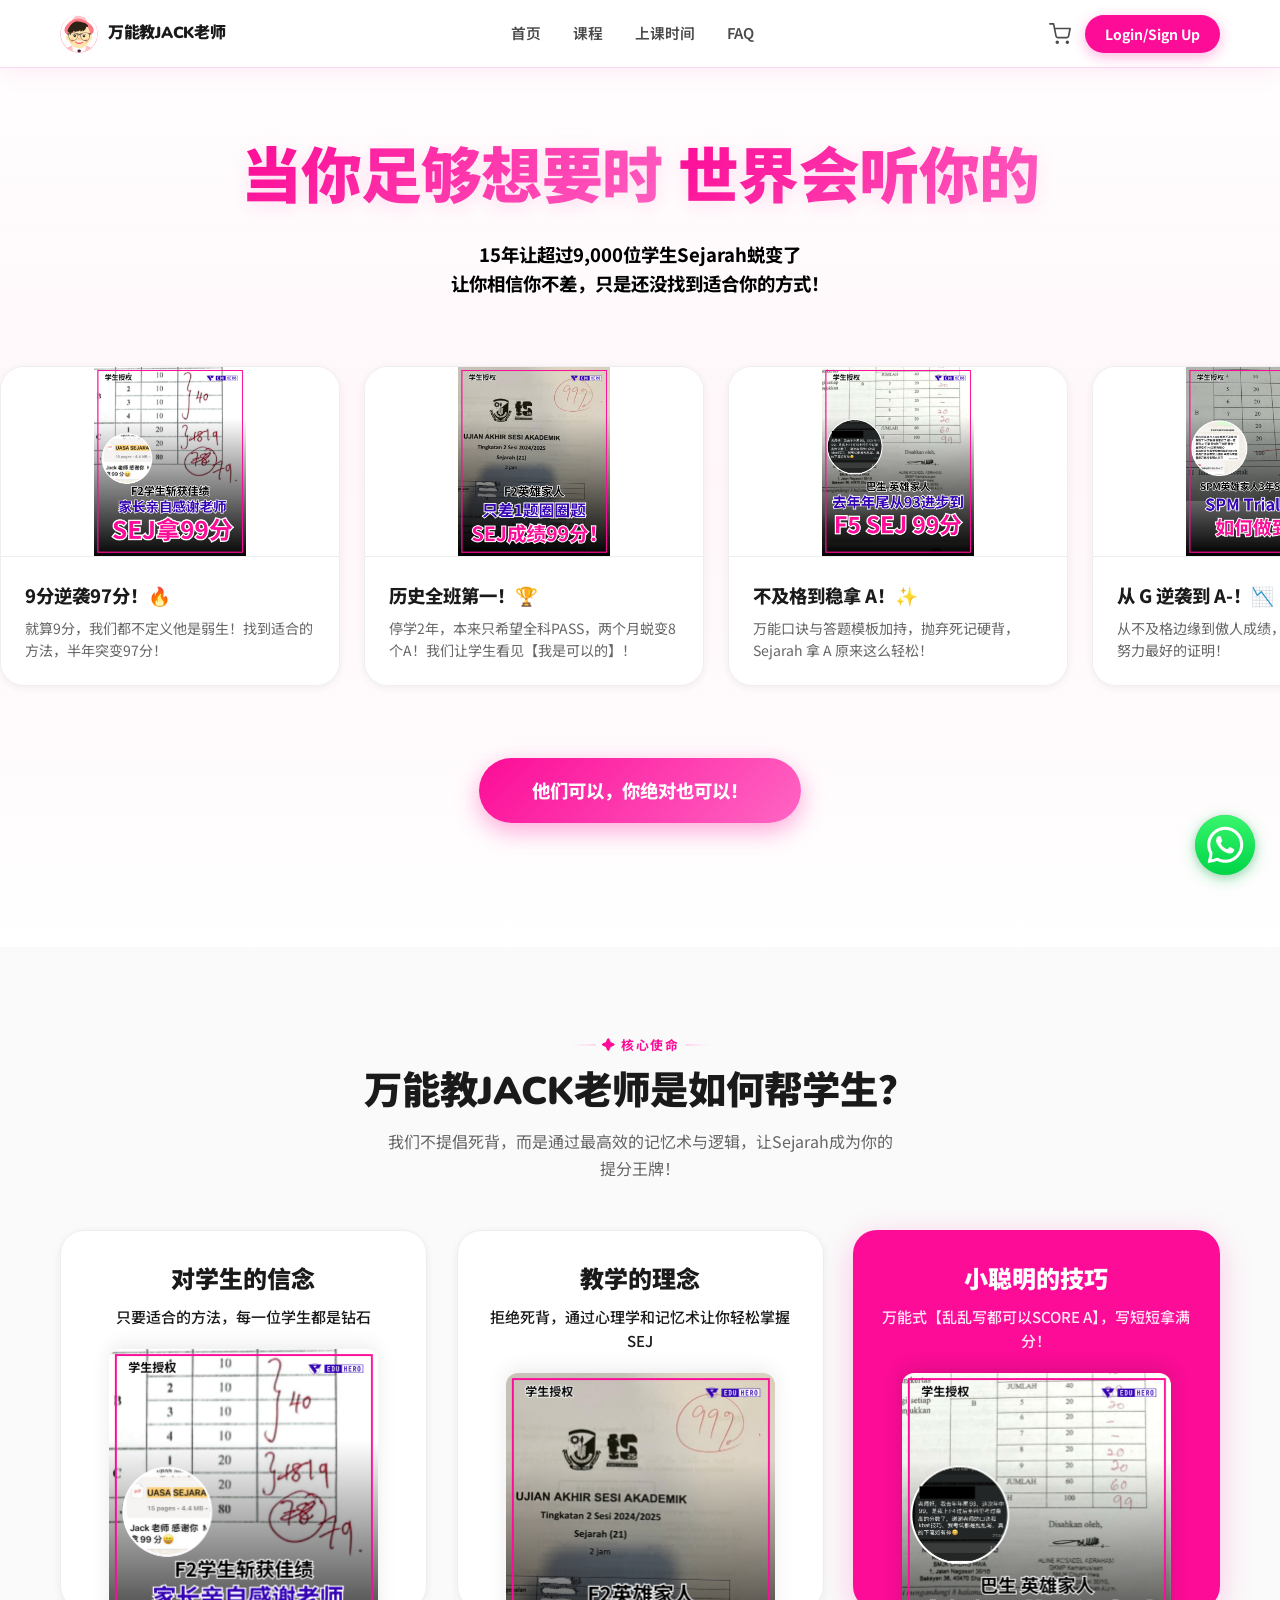
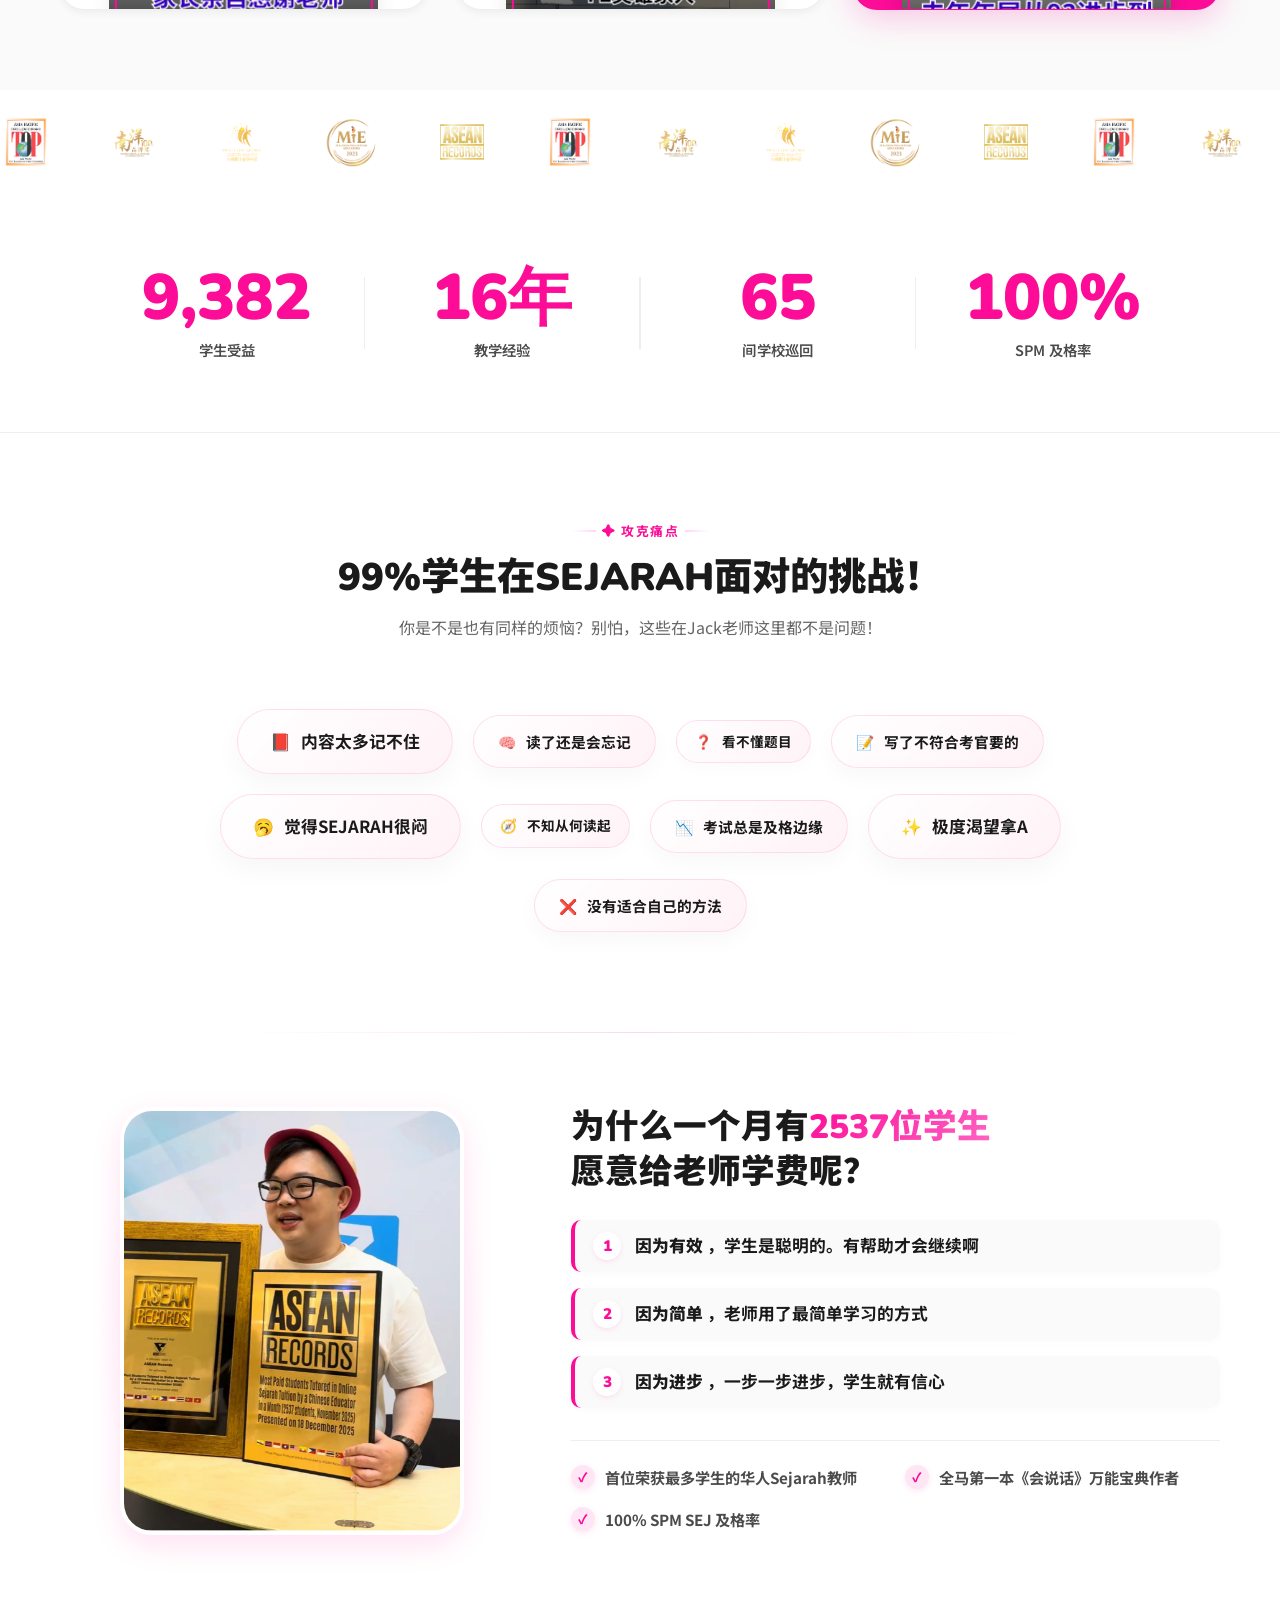
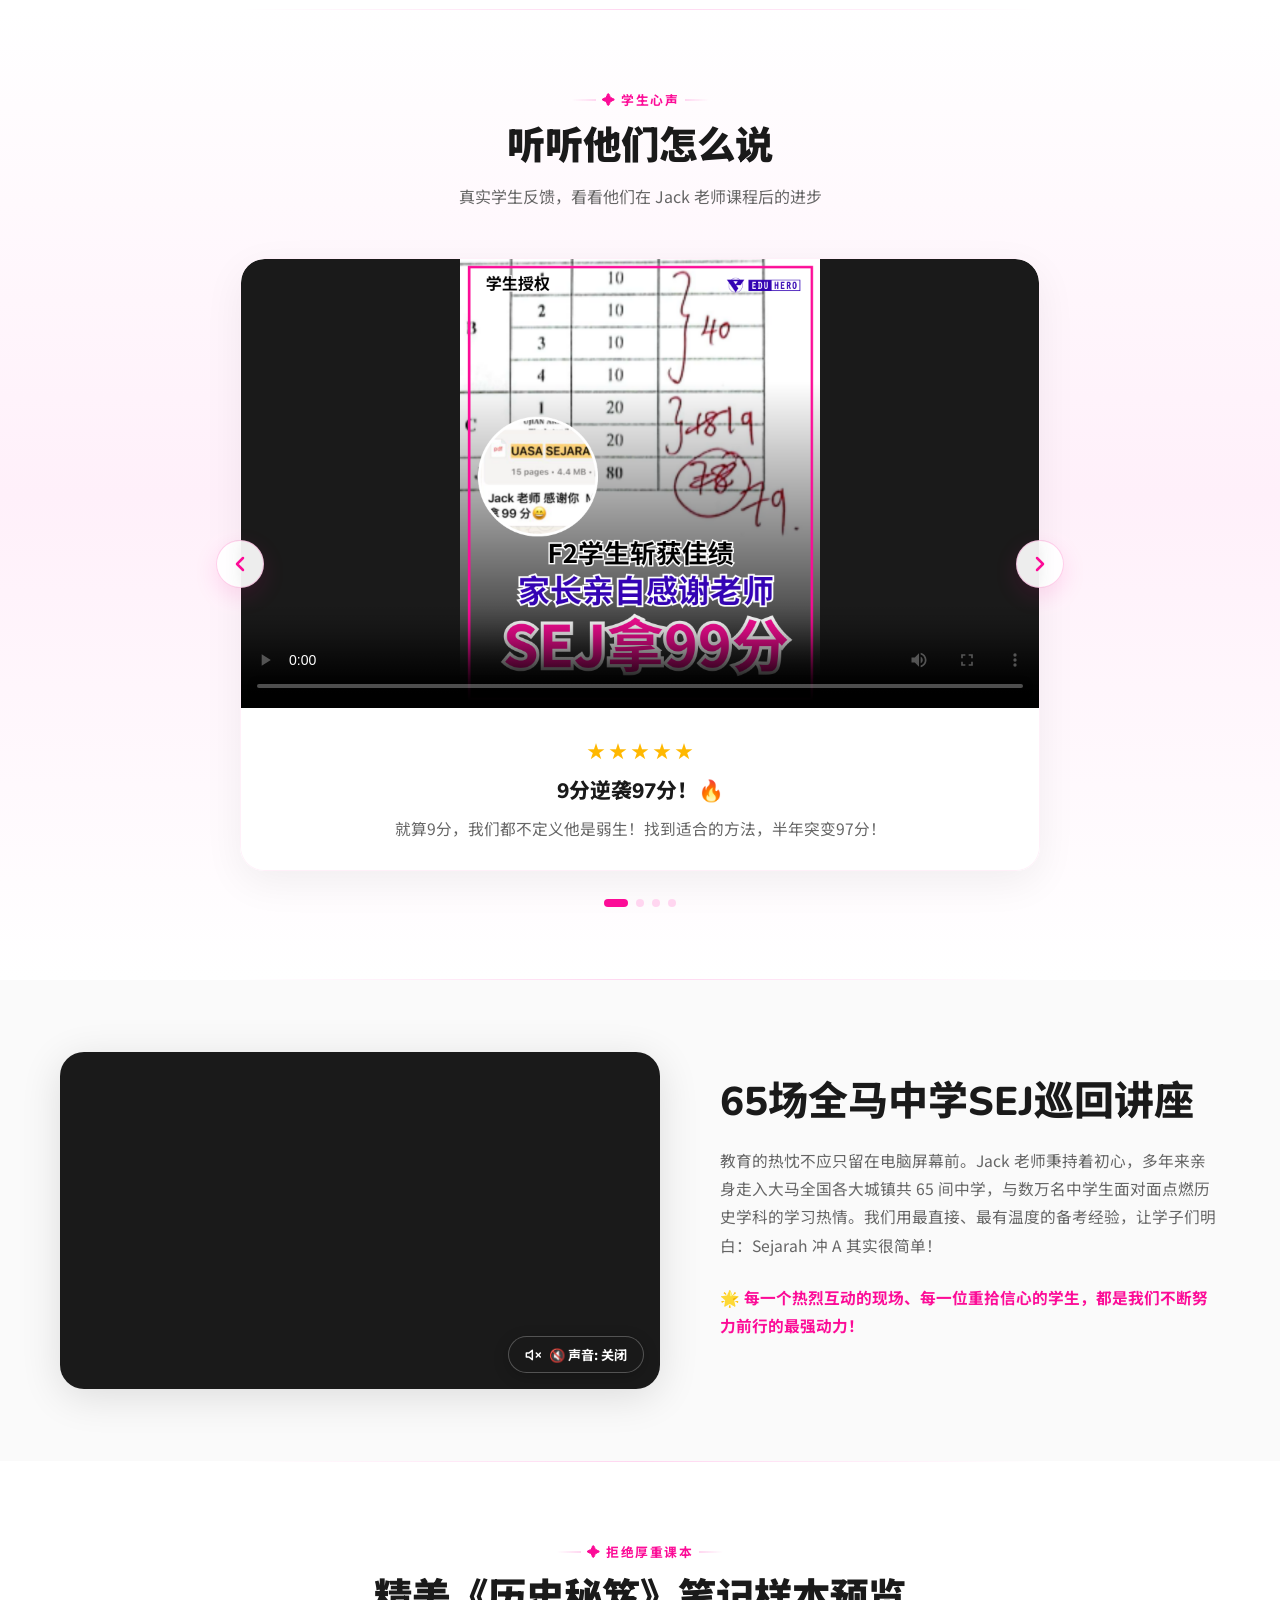
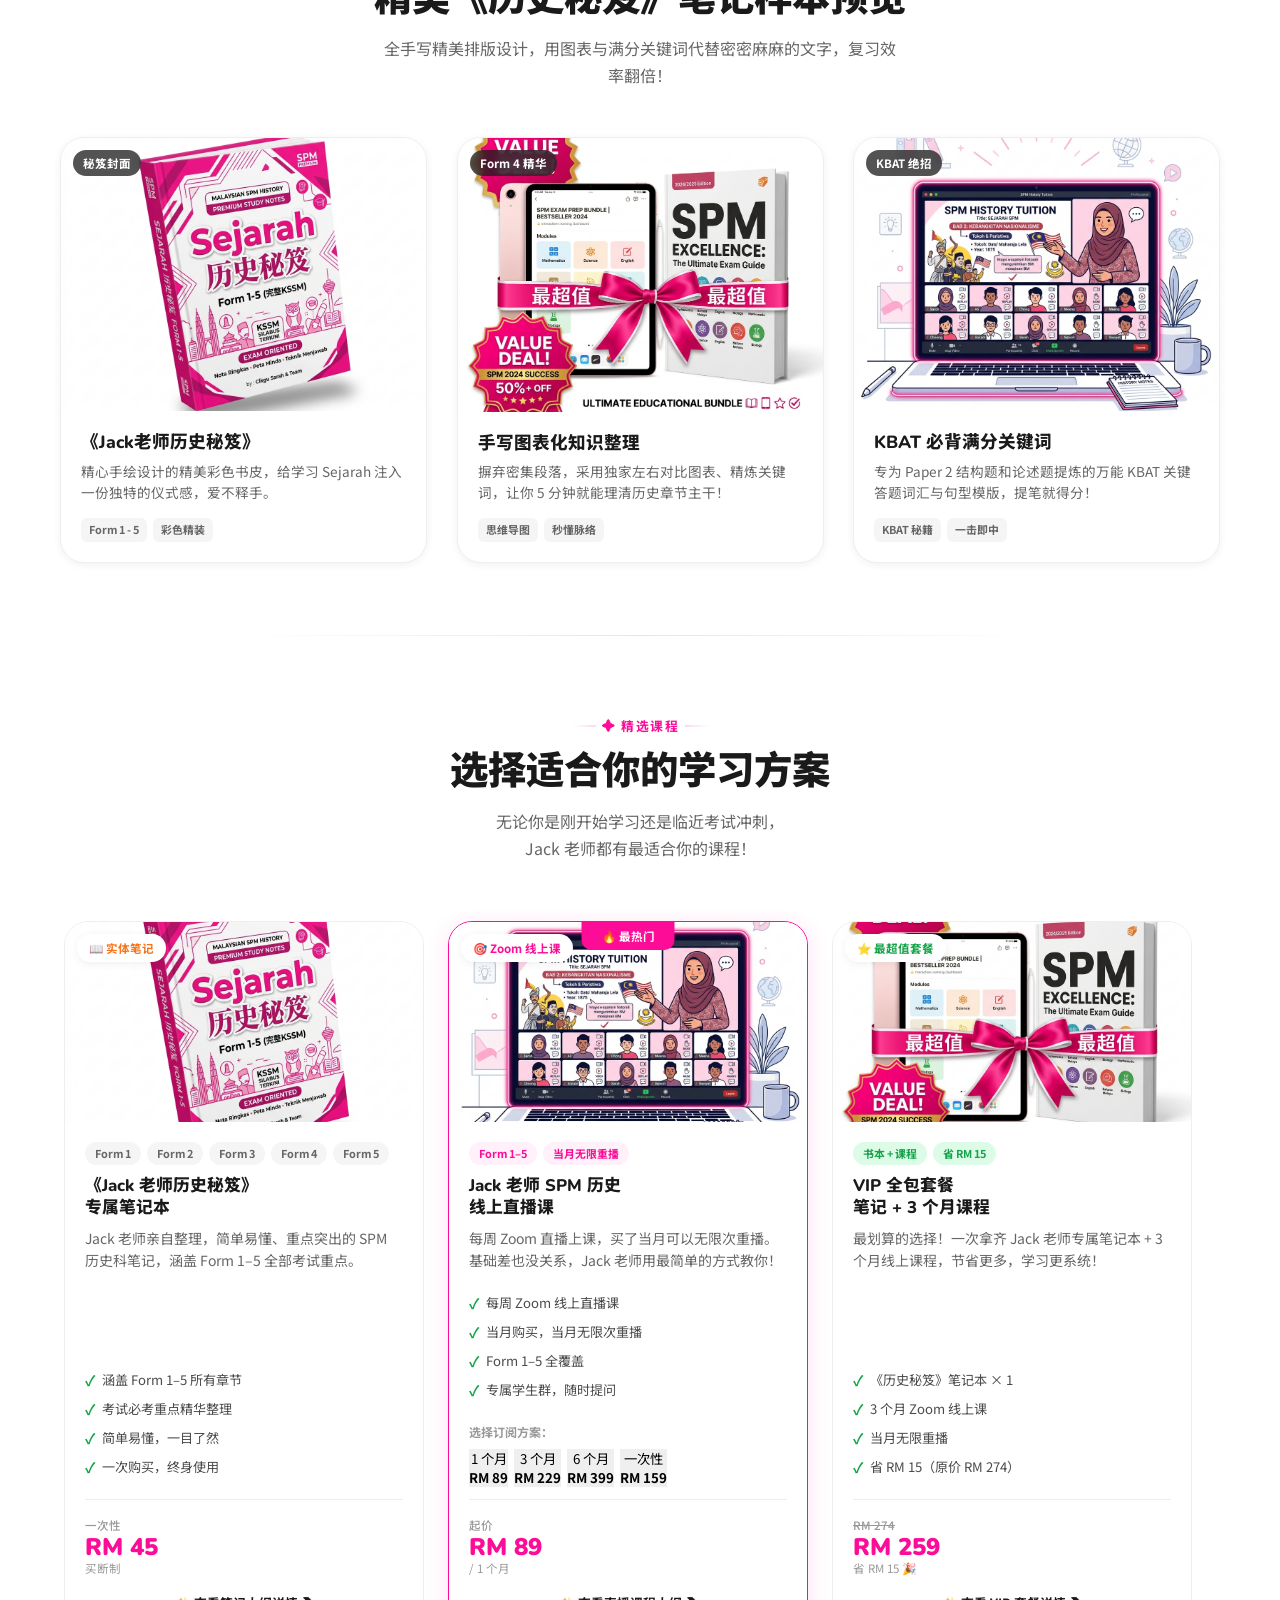
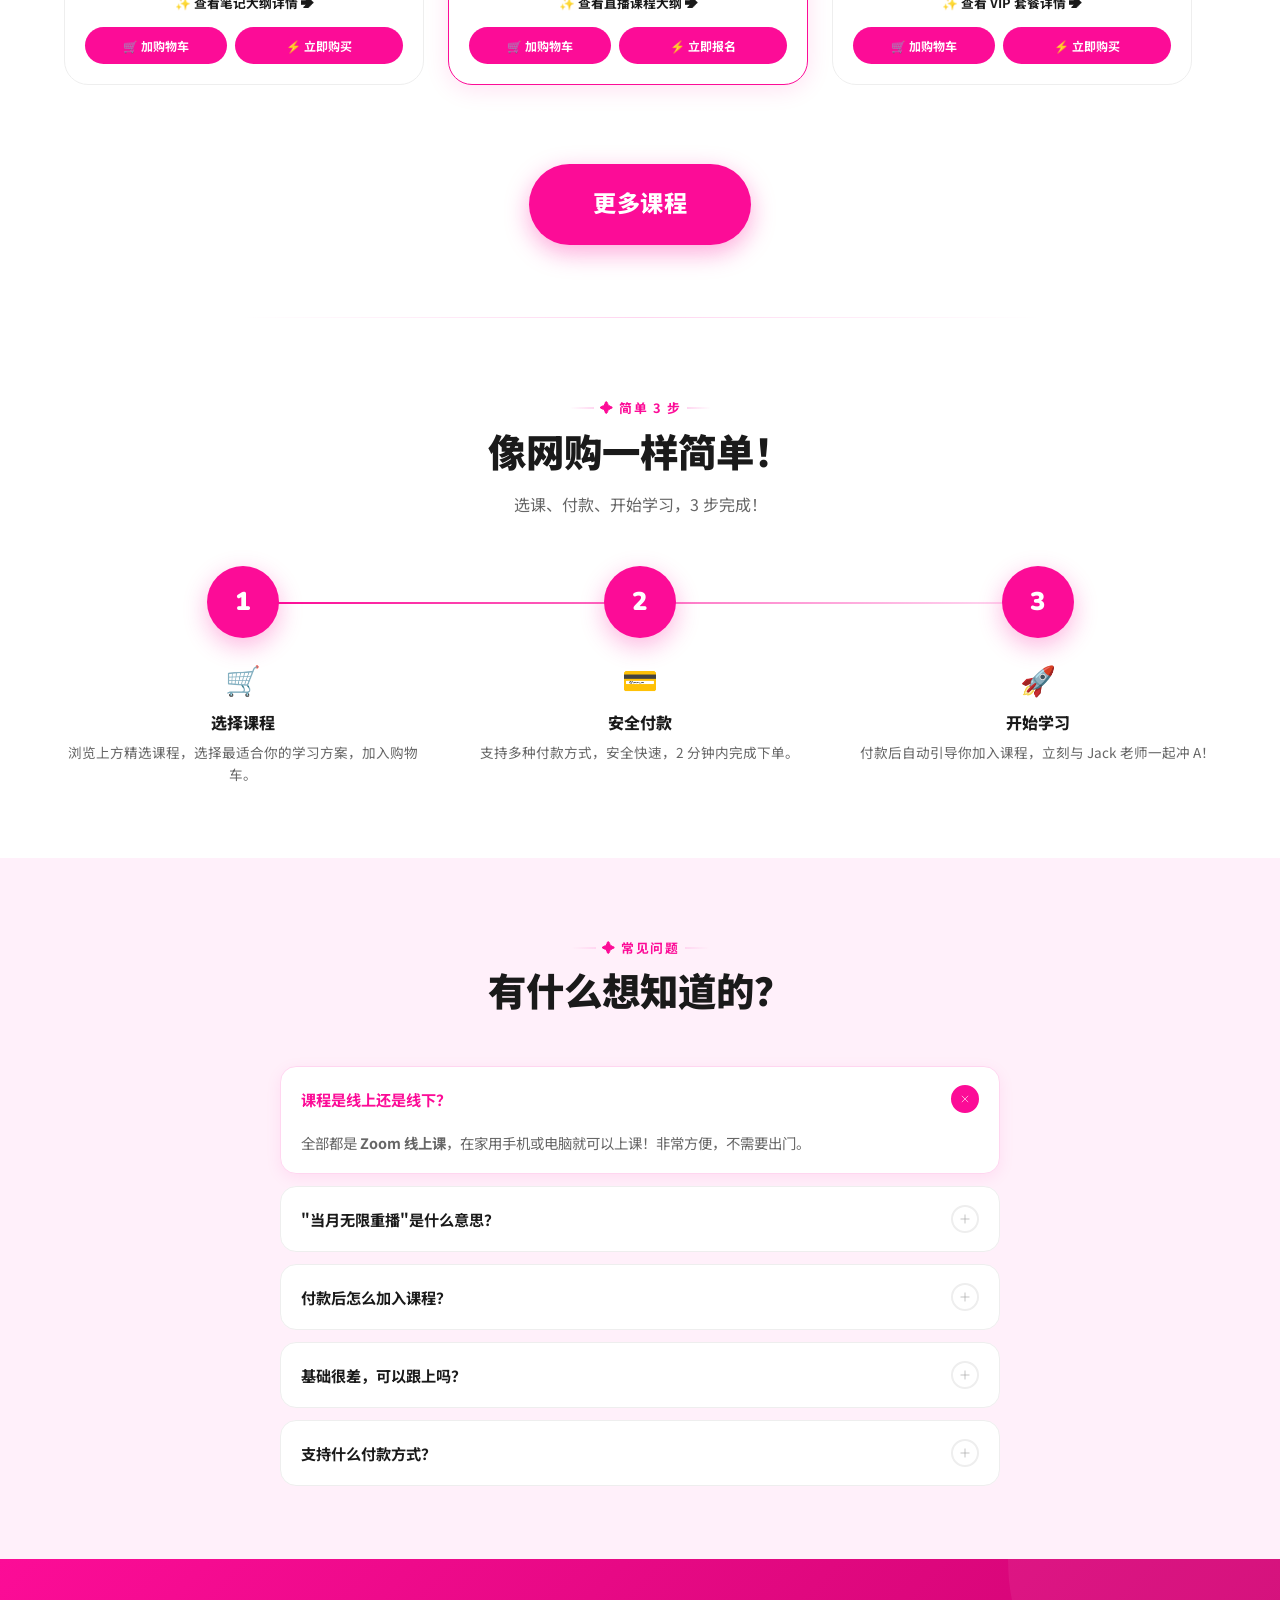
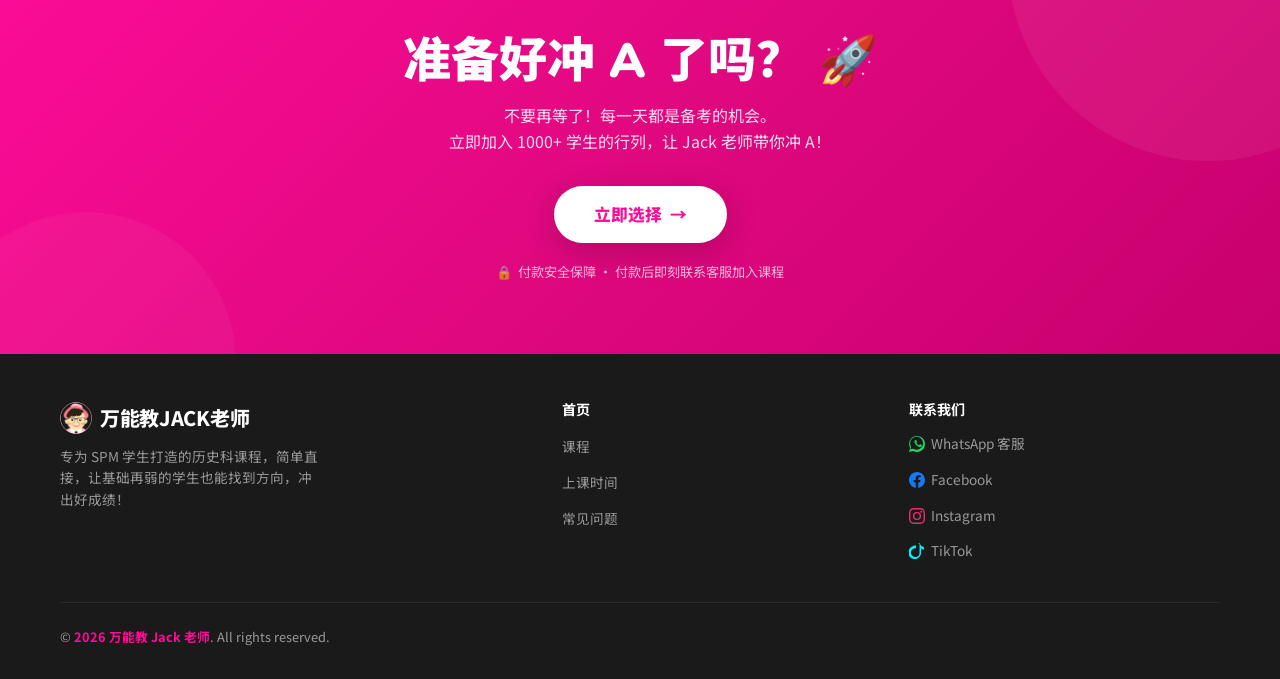
==== about.html @ 91d2d04d "Bump version query string to v1.1.0 and auto-migrate local database names to force mobile browser ca" ====
<!DOCTYPE html>
<html lang="zh-CN">

<head>
  <meta charset="UTF-8" />
  <meta name="viewport" content="width=device-width, initial-scale=1.0" />
  <meta name="description" content="万能教 Jack 老师 — 专为 SPM 学生打造的历史科 (Sejarah) 线上课程。简单直接，基础再弱也能进步！立即选课，冲 A 不是梦。" />
  <meta name="keywords" content="Jack老师, 万能教, SPM Sejarah, 历史科补习, 线上课程, SPM补习" />
  <meta property="og:title" content="万能教 Jack 老师 | SPM 历史科线上课程" />
  <meta property="og:description" content="专为 SPM 学生打造的历史科课程，简单直接，基础再弱也能进步！" />
  <title>万能教Jack老师 | 关于我们</title>
  <link rel="icon" type="image/png" href="images/Jack_logo.png" />
  <link rel="shortcut icon" type="image/png" href="images/Jack_logo.png" />
  <link rel="apple-touch-icon" href="images/Jack_logo.png" />

  <!-- Google Fonts -->
  <link rel="preconnect" href="https://fonts.googleapis.com" />
  <link rel="preconnect" href="https://fonts.gstatic.com" crossorigin />
  <link
    href="https://fonts.googleapis.com/css2?family=Noto+Sans+SC:wght@300;400;500;700;900&family=Nunito:wght@400;600;700;800;900;1000&display=swap"
    rel="stylesheet" />

  <link rel="stylesheet" href="css/style.css?v=1.1.0" />
</head>

<body>

  <!-- =============================================
       NAVBAR
       ============================================= -->
  <nav class="navbar" id="navbar" role="navigation" aria-label="主导航">
    <div class="nav-container">
      <!-- Logo -->
      <a href="./" class="nav-logo" id="navLogo" aria-label="万能教 Jack 老师 首页">
        <img src="images/Jack_logo.png" alt="万能教Jack老师" class="nav-logo-img" />
        <span class="nav-logo-main">万能教JACK老师</span>
      </a>

      <!-- Desktop Nav Links -->
      <div class="nav-menu" role="menubar">
        <a href="./" class="nav-link" role="menuitem">首页</a>
        <!-- <a href="about" class="nav-link nav-link-active" role="menuitem">关于</a> -->
        <a href="shop" class="nav-link" role="menuitem">课程</a>
        <a href="schedule" class="nav-link" role="menuitem">上课时间</a>
        <a href="./#faq" class="nav-link" role="menuitem">FAQ</a>
      </div>

      <!-- Action Icons -->
      <div class="nav-actions">
        <!-- Cart -->
        <button class="nav-icon-btn" id="navCartBtn" aria-label="购物车" title="购物车" onclick="openCart()">
          <div style="position:relative; display:inline-flex;">
            <svg xmlns="http://www.w3.org/2000/svg" viewBox="0 0 24 24" fill="none" stroke="currentColor"
              stroke-linecap="round" stroke-linejoin="round" aria-hidden="true" width="22" height="22">
              <circle cx="9" cy="21" r="1" />
              <circle cx="20" cy="21" r="1" />
              <path d="M1 1h4l2.68 13.39a2 2 0 0 0 2 1.61h9.72a2 2 0 0 0 2-1.61L23 6H6" />
            </svg>
            <span class="cart-badge cart-count" id="navCartBadge" aria-label="购物车商品数量">0</span>
          </div>
        </button>

        <!-- Student Login - Filled Pink Button -->
        <button class="btn-nav-login" id="navLoginBtn" onclick="openLogin()" aria-label="Login/Sign Up">Login/Sign Up</button>
      </div>

      <!-- Hamburger (Mobile) -->
      <button class="hamburger" id="hamburger" aria-label="打开菜单" aria-expanded="false">
        <span></span>
        <span></span>
        <span></span>
      </button>
    </div>
  </nav>

  <!-- Mobile Dropdown Menu -->
  <div class="mobile-menu" id="mobileMenu" role="menu" aria-hidden="true">
    <a href="./" role="menuitem" onclick="closeMobileMenu()">首页</a>
    <!-- <a href="about" role="menuitem" onclick="closeMobileMenu()" style="color: var(--pink);">关于</a> -->
    <a href="shop" role="menuitem" onclick="closeMobileMenu()">课程</a>
    <a href="schedule" role="menuitem" onclick="closeMobileMenu()">上课时间</a>
    <a href="./#faq" role="menuitem" onclick="closeMobileMenu()">FAQ</a>
    <a href="shop" role="menuitem" onclick="closeMobileMenu()"
      style="color: var(--pink); margin-top: 8px; display: block; font-size: 0.95rem;">立即选课 →</a>
  </div>

  <!-- =============================================
       HERO SECTION — Full Pink Background
       ============================================= -->
  <section class="hero-v2" id="home" aria-label="主页横幅">
    <!-- Hero Background Video — School tour clip, autoplay, loop, muted, click-through -->
    <video class="hero-video-bg" autoplay muted loop playsinline disablePictureInPicture>
      <source src="images/5月27日.mp4" type="video/mp4">
      您的浏览器不支持播放该视频。
    </video>

    <!-- Readable blurred neon mask overlay -->
    <div class="hero-video-overlay" aria-hidden="true"></div>

    <!-- Pink Hero Upper Area -->
    <div class="hero-v2-pink">
      <div class="container hero-v2-inner">
        <!-- Headline -->
        <h1 class="hero-v2-title fade-in">
          <span class="hero-v2-title-bold">当你足够想要时</span>
          <br class="mobile-break">
          <span class="hero-v2-title-highlight">世界会听你的</span>
        </h1>

        <!-- Subtitle -->
        <p class="hero-v2-subtitle fade-in delay-1">
          15年让超过9,000位学生Sejarah蜕变了<br>
          让你相信你不差，只是还没找到适合你的方式！
        </p>
      </div>
    </div>

    <!-- Achievement Photo Cards Strip -->
    <div class="achievement-cards-wrap" aria-label="Jack 老师成就展示">
      <div class="achievement-cards-track" id="achCardsTrack">

        <!-- Cards are loaded dynamically from localStorage database (HeroCardDB) inside js/main.js -->

      </div>
    </div>

    <style>
    /* Reset bottom padding since we removed the bottom nav on mobile */
    @media (max-width: 768px) {
      body {
        padding-bottom: 0 !important;
      }
    }
  </style>

    <!-- Pill Banner (Styled as an interactive Button) -->
    <div class="hero-pill-banner-container fade-in delay-3">
      <a href="#courses" class="hero-pill-banner" id="heroPillCta" aria-label="他们可以，你绝对也可以！">
        他们可以，你绝对也可以！
      </a>
    </div>
  </section>

  <!-- =============================================
       STATS BANNER — 4 Large Numbers
       ============================================= -->
  <!-- =============================================
       SECTION 2: 如何帮学生 (Teaching Philosophy Grid)
       ============================================= -->
  <section class="philosophy-section section" id="how-we-help" aria-label="教学理念">
    <div class="container">
      <div class="section-header">
        <div class="section-label fade-up">✦ 核心使命</div>
        <h2 class="section-title fade-up delay-1">万能教JACK老师是如何帮学生？</h2>
        <p class="section-subtitle fade-up delay-2">我们不提倡死背，而是通过最高效的记忆术与逻辑，让Sejarah成为你的提分王牌！</p>
      </div>

      <div class="philosophy-grid-three">
        <!-- Card 1: 对学生的信念 -->
        <div class="philosophy-new-card fade-up delay-1" style="position: relative; display: flex; flex-direction: column; align-items: center; overflow: hidden; height: 380px; border-radius: 24px; background: var(--white); border: 1px solid var(--gray-200); padding: 32px 24px 0 24px; box-shadow: var(--shadow-sm); transition: transform 0.3s cubic-bezier(0.175, 0.885, 0.32, 1.275), box-shadow 0.3s ease;" onmouseover="this.style.transform='translateY(-8px) scale(1.02)'; this.style.boxShadow='var(--shadow-lg)'; this.querySelector('img').style.transform='scale(1.05) translateY(-4px)';" onmouseout="this.style.transform='translateY(0) scale(1)'; this.style.boxShadow='var(--shadow-sm)'; this.querySelector('img').style.transform='scale(1) translateY(0)';">
          <div style="position: relative; z-index: 10; text-align: center; margin-bottom: 20px;">
            <h3 style="font-size: 24px; font-weight: 900; color: var(--dark); margin: 0 0 12px 0; font-family: var(--font-title);">对学生的信念</h3>
            <p style="font-size: 15px; color: var(--gray-dark); line-height: 1.6; margin: 0; font-weight: 500;">
              只要适合的方法，每一位学生都是钻石
            </p>
          </div>
          <div style="flex-grow: 1; display: flex; justify-content: center; align-items: flex-end; width: 100%; position: relative;">
            <img src="images/见证/1.png" alt="对学生的信念" style="width: 85%; height: 100%; object-fit: contain; object-position: bottom; border-radius: 12px 12px 0 0; box-shadow: 0 -4px 20px rgba(0,0,0,0.08); transition: transform 0.5s cubic-bezier(0.2, 0.8, 0.2, 1);" />
          </div>
        </div>

        <!-- Card 2: 教学的理念 -->
        <div class="philosophy-new-card fade-up delay-2" style="position: relative; display: flex; flex-direction: column; align-items: center; overflow: hidden; height: 380px; border-radius: 24px; background: var(--white); border: 1px solid var(--gray-200); padding: 32px 24px 0 24px; box-shadow: var(--shadow-sm); transition: transform 0.3s cubic-bezier(0.175, 0.885, 0.32, 1.275), box-shadow 0.3s ease;" onmouseover="this.style.transform='translateY(-8px) scale(1.02)'; this.style.boxShadow='var(--shadow-lg)'; this.querySelector('img').style.transform='scale(1.05) translateY(-4px)';" onmouseout="this.style.transform='translateY(0) scale(1)'; this.style.boxShadow='var(--shadow-sm)'; this.querySelector('img').style.transform='scale(1) translateY(0)';">
          <div style="position: relative; z-index: 10; text-align: center; margin-bottom: 20px;">
            <h3 style="font-size: 24px; font-weight: 900; color: var(--dark); margin: 0 0 12px 0; font-family: var(--font-title);">教学的理念</h3>
            <p style="font-size: 15px; color: var(--gray-dark); line-height: 1.6; margin: 0; font-weight: 500;">
              拒绝死背，通过心理学和记忆术让你轻松掌握SEJ
            </p>
          </div>
          <div style="flex-grow: 1; display: flex; justify-content: center; align-items: flex-end; width: 100%; position: relative;">
            <img src="images/见证/23.png" alt="教学的理念" style="width: 85%; height: 100%; object-fit: contain; object-position: bottom; border-radius: 12px 12px 0 0; box-shadow: 0 -4px 20px rgba(0,0,0,0.08); transition: transform 0.5s cubic-bezier(0.2, 0.8, 0.2, 1);" />
          </div>
        </div>

        <!-- Card 3: 小聪明的技巧 -->
        <div class="philosophy-new-card fade-up delay-3" style="position: relative; display: flex; flex-direction: column; align-items: center; overflow: hidden; height: 380px; border-radius: 24px; background: var(--pink); border: 1px solid rgba(252,12,151,0.2); padding: 32px 24px 0 24px; box-shadow: var(--shadow-pink); transition: transform 0.3s cubic-bezier(0.175, 0.885, 0.32, 1.275), box-shadow 0.3s ease;" onmouseover="this.style.transform='translateY(-8px) scale(1.02)'; this.style.boxShadow='0 20px 40px rgba(252,12,151,0.4)'; this.querySelector('img').style.transform='scale(1.05) translateY(-4px)';" onmouseout="this.style.transform='translateY(0) scale(1)'; this.style.boxShadow='var(--shadow-pink)'; this.querySelector('img').style.transform='scale(1) translateY(0)';">
          <div style="position: relative; z-index: 10; text-align: center; margin-bottom: 20px;">
            <h3 style="font-size: 24px; font-weight: 900; color: var(--white); margin: 0 0 12px 0; font-family: var(--font-title);">小聪明的技巧</h3>
            <p style="font-size: 15px; color: rgba(255,255,255,0.9); line-height: 1.6; margin: 0; font-weight: 500;">
              万能式【乱乱写都可以SCORE A】，写短短拿满分！
            </p>
          </div>
          <div style="flex-grow: 1; display: flex; justify-content: center; align-items: flex-end; width: 100%; position: relative;">
            <img src="images/见证/30.png" alt="乱乱写见证" style="width: 85%; height: 100%; object-fit: contain; object-position: bottom; border-radius: 12px 12px 0 0; box-shadow: 0 -4px 20px rgba(0,0,0,0.15); transition: transform 0.5s cubic-bezier(0.2, 0.8, 0.2, 1);" />
          </div>
        </div>
      </div>
    </div>
  </section>

  <!-- Award Logos — Infinite Scrolling Marquee (Moved below Philosophy Grid) -->
  <div class="award-logos-bar" aria-label="获奖认可">
    <div class="award-logos-marquee-wrap">
      <div class="award-logos-marquee-track" id="awardLogoTrack">
        <!-- Set 1 -->
        <div class="award-logo-item"><img src="images/得奖logo/1.png" alt="Asia Pacific TOP Excellence Brand" /></div>
        <div class="award-logo-item"><img src="images/得奖logo/3.png" alt="南洋100品牌奖" /></div>
        <div class="award-logo-item"><img src="images/得奖logo/4.png" alt="Most Outstanding Leader Awards" /></div>
        <div class="award-logo-item"><img src="images/得奖logo/Copy of MIE_LOGO-dark-color-01-1024x955.png"
            alt="Malaysia Influential Educators 2023" /></div>
        <div class="award-logo-item"><img src="images/得奖logo/Untitled design (21).png" alt="ASEAN Records" /></div>
        <!-- Set 2 -->
        <div class="award-logo-item"><img src="images/得奖logo/1.png" alt="Asia Pacific TOP Excellence Brand" /></div>
        <div class="award-logo-item"><img src="images/得奖logo/3.png" alt="南洋100品牌奖" /></div>
        <div class="award-logo-item"><img src="images/得奖logo/4.png" alt="Most Outstanding Leader Awards" /></div>
        <div class="award-logo-item"><img src="images/得奖logo/Copy of MIE_LOGO-dark-color-01-1024x955.png"
            alt="Malaysia Influential Educators 2023" /></div>
        <div class="award-logo-item"><img src="images/得奖logo/Untitled design (21).png" alt="ASEAN Records" /></div>
      </div>
      <div class="award-logos-marquee-track" aria-hidden="true">
        <!-- Duplicate of Set 1 & Set 2 for seamless loop -->
        <div class="award-logo-item"><img src="images/得奖logo/1.png" alt="Asia Pacific TOP Excellence Brand" /></div>
        <div class="award-logo-item"><img src="images/得奖logo/3.png" alt="南洋100品牌奖" /></div>
        <div class="award-logo-item"><img src="images/得奖logo/4.png" alt="Most Outstanding Leader Awards" /></div>
        <div class="award-logo-item"><img src="images/得奖logo/Copy of MIE_LOGO-dark-color-01-1024x955.png"
            alt="Malaysia Influential Educators 2023" /></div>
        <div class="award-logo-item"><img src="images/得奖logo/Untitled design (21).png" alt="ASEAN Records" /></div>
        <div class="award-logo-item"><img src="images/得奖logo/1.png" alt="Asia Pacific TOP Excellence Brand" /></div>
        <div class="award-logo-item"><img src="images/得奖logo/3.png" alt="南洋100品牌奖" /></div>
        <div class="award-logo-item"><img src="images/得奖logo/4.png" alt="Most Outstanding Leader Awards" /></div>
        <div class="award-logo-item"><img src="images/得奖logo/Copy of MIE_LOGO-dark-color-01-1024x955.png"
            alt="Malaysia Influential Educators 2023" /></div>
        <div class="award-logo-item"><img src="images/得奖logo/Untitled design (21).png" alt="ASEAN Records" /></div>
      </div>
    </div>
  </div>

  <!-- STATS BANNER — 4 Large Numbers (Moved below Marquee) -->
  <section class="stats-banner" id="hero-addon" aria-label="Jack 老师成就数据">
    <div class="stats-banner-inner">

      <div class="stats-banner-item fade-up delay-1">
        <div class="stats-banner-numline">
          <span class="stats-banner-num" data-target="9382" data-suffix="">0</span>
        </div>
        <span class="stats-banner-label">学生受益</span>
      </div>

      <span class="stats-banner-divider" aria-hidden="true"></span>

      <div class="stats-banner-item fade-up delay-2">
        <div class="stats-banner-numline">
          <span class="stats-banner-num" data-target="16" data-suffix="年">0</span>
        </div>
        <span class="stats-banner-label">教学经验</span>
      </div>

      <span class="stats-banner-divider" aria-hidden="true"></span>

      <div class="stats-banner-item fade-up delay-3">
        <div class="stats-banner-numline">
          <span class="stats-banner-num" data-target="65" data-suffix="">0</span>
        </div>
        <span class="stats-banner-label">间学校巡回</span>
      </div>

      <span class="stats-banner-divider" aria-hidden="true"></span>

      <div class="stats-banner-item fade-up delay-4">
        <div class="stats-banner-numline">
          <span class="stats-banner-num" data-target="100" data-suffix="%">0</span>
        </div>
        <span class="stats-banner-label">SPM 及格率</span>
      </div>

    </div>
  </section>

  <!-- =============================================
       SECTION 3: 3大痛点 & 教学理念
       ============================================= -->
  <!-- =============================================
       SECTION 4: 99%学生在SEJARAH面对的挑战 (Bubble Cloud)
       ============================================= -->
  <section class="challenges-section section" id="pain-points" aria-label="学生历史挑战">
    <div class="container">
      <div class="section-header">
        <div class="section-label fade-up">✦ 攻克痛点</div>
        <h2 class="section-title fade-up delay-1">99%学生在SEJARAH面对的挑战！</h2>
        <p class="section-subtitle fade-up delay-2">你是不是也有同样的烦恼？别怕，这些在Jack老师这里都不是问题！</p>
      </div>

      <!-- Bubble Cloud Container -->
      <div class="challenge-bubbles-wrap fade-up delay-3">
        <div class="bubble-item bubble-lg bubble-float-1">
          <span class="bubble-emoji">📕</span>
          <span class="bubble-text">内容太多记不住</span>
        </div>
        <div class="bubble-item bubble-md bubble-float-2">
          <span class="bubble-emoji">🧠</span>
          <span class="bubble-text">读了还是会忘记</span>
        </div>
        <div class="bubble-item bubble-sm bubble-float-3">
          <span class="bubble-emoji">❓</span>
          <span class="bubble-text">看不懂题目</span>
        </div>
        <div class="bubble-item bubble-md bubble-float-4">
          <span class="bubble-emoji">📝</span>
          <span class="bubble-text">写了不符合考官要的</span>
        </div>
        <div class="bubble-item bubble-lg bubble-float-5">
          <span class="bubble-emoji">🥱</span>
          <span class="bubble-text">觉得SEJARAH很闷</span>
        </div>
        <div class="bubble-item bubble-sm bubble-float-1">
          <span class="bubble-emoji">🧭</span>
          <span class="bubble-text">不知从何读起</span>
        </div>
        <div class="bubble-item bubble-md bubble-float-2">
          <span class="bubble-emoji">📉</span>
          <span class="bubble-text">考试总是及格边缘</span>
        </div>
        <div class="bubble-item bubble-lg bubble-float-3">
          <span class="bubble-emoji">✨</span>
          <span class="bubble-text">极度渴望拿A</span>
        </div>
        <div class="bubble-item bubble-md bubble-float-4">
          <span class="bubble-emoji">❌</span>
          <span class="bubble-text">没有适合自己的方法</span>
        </div>
      </div>

      <!-- Challenge Focus Card (Mobile only, interactive display) -->
      <div class="challenge-focus-card" id="challengeFocusCard">
        <span class="focus-emoji">👉</span>
        <span class="focus-text">点击上方圆形气泡，查看我的历史痛点 👈</span>
      </div>
    </div>
  </section>

  <div class="section-divider"></div>

  <!-- =============================================
       SECTION 4: TEACHER PROFILE
       ============================================= -->
  <section class="teacher-section section" id="teacher" aria-label="Jack 老师介绍">
    <div class="container">
      <!-- Mobile Only Title -->
      <h2 class="teacher-content-title mobile-teacher-title fade-up">
        为什么一个月有<span class="text-pink">2537位学生</span>愿意给老师学费呢？
      </h2>
      <div class="teacher-grid">
        <!-- Left Photo Card -->
        <div class="teacher-img-wrap fade-in">
          <div class="teacher-deco-glow" aria-hidden="true"></div>
          <div class="teacher-img-frame">
            <img src="images/Card_Photo/60.png" alt="Jack 老师获得东盟记录官方认证" loading="lazy"
              id="teacherProfileImg" />
          </div>
        </div>

        <!-- Right Content & Benefits Column -->
        <div class="teacher-content fade-up">
          <h2 class="teacher-content-title desktop-teacher-title">
            为什么一个月有<span class="text-pink">2537位学生</span><br>愿意给老师学费呢？
          </h2>

          <!-- Three Simple Reasons -->
          <ul class="reasons-simple-list">
            <li>
              <span class="reason-num">1</span>
              <span class="reason-text-part"><strong>因为有效</strong>，学生是聪明的。有帮助才会继续啊</span>
            </li>
            <li>
              <span class="reason-num">2</span>
              <span class="reason-text-part"><strong>因为简单</strong>，老师用了最简单学习的方式</span>
            </li>
            <li>
              <span class="reason-num">3</span>
              <span class="reason-text-part"><strong>因为进步</strong>，一步一步进步，学生就有信心</span>
            </li>
          </ul>

          <!-- Four Checkmarks -->
          <div class="core-features-list simple-checkmarks">
            <div class="core-feat-item">
              <span class="feat-check" aria-hidden="true">✓</span>
              <span>首位荣获最多学生的华人Sejarah教师</span>
            </div>
            <div class="core-feat-item">
              <span class="feat-check" aria-hidden="true">✓</span>
              <span>全马第一本《会说话》万能宝典作者</span>
            </div>
            <div class="core-feat-item">
              <span class="feat-check" aria-hidden="true">✓</span>
              <span>100% SPM SEJ 及格率</span>
            </div>
          </div>
        </div>
      </div>
    </div>
  </section>

  <div class="section-divider"></div>


  <!-- =============================================
       SECTION 6: STUDENT TESTIMONIALS
       ============================================= -->
  <section class="testimonials-section section" id="testimonials" aria-label="学生评价">
    <div class="container">
      <div class="section-header">
        <div class="section-label fade-up">✦ 学生心声</div>
        <h2 class="section-title fade-up delay-1">听听他们怎么说</h2>
        <p class="section-subtitle fade-up delay-2">真实学生反馈，看看他们在 Jack 老师课程后的进步</p>
      </div>

      <!-- Slider Container Flanked by Arrows -->
      <div class="testimonials-slider-container fade-up delay-3">
        <!-- Prev Arrow -->
        <button class="slider-btn-floating prev" id="sliderPrev" onclick="slideTestimonials(-1)" aria-label="上一个视频">
          <svg xmlns="http://www.w3.org/2000/svg" viewBox="0 0 24 24" fill="none" stroke="currentColor"
            stroke-width="2.5" stroke-linecap="round" stroke-linejoin="round" aria-hidden="true">
            <polyline points="15 18 9 12 15 6" />
          </svg>
        </button>

        <!-- Video Wrapper -->
        <div class="testimonials-track-wrap">
          <div class="testimonials-track" id="testimonialsTrack" role="list">

            <!-- Video 1 -->
            <div class="testimonial-card testimonial-video-card" role="listitem" aria-label="学生视频见证 1">
              <div class="testimonial-video-wrapper">
                <video class="testimonial-video" controls playsinline preload="metadata" poster="images/见证/1.png">
                  <source src="images/见证/video/SPM SEJARAH FAIL变A+见证.mp4#t=0.001" type="video/mp4">
                  您的浏览器不支持播放该视频。
                </video>
              </div>
              <div class="testimonial-card-content">
                <div class="testimonial-rating" aria-label="评分: 5星">
                  <span class="star-icon">★</span>
                  <span class="star-icon">★</span>
                  <span class="star-icon">★</span>
                  <span class="star-icon">★</span>
                  <span class="star-icon">★</span>
                </div>
                <h3 class="testimonial-card-title">9分逆袭97分！🔥</h3>
                <p class="testimonial-card-desc">就算9分，我们都不定义他是弱生！找到适合的方法，半年突变97分！</p>
              </div>
            </div>

            <!-- Video 2 -->
            <div class="testimonial-card testimonial-video-card" role="listitem" aria-label="学生视频见证 2">
              <div class="testimonial-video-wrapper">
                <video class="testimonial-video" controls playsinline preload="metadata" poster="images/见证/23.png">
                  <source src="images/见证/video/Sin Jiun(1).mp4#t=0.001" type="video/mp4">
                  您的浏览器不支持播放该视频。
                </video>
              </div>
              <div class="testimonial-card-content">
                <div class="testimonial-rating" aria-label="评分: 5星">
                  <span class="star-icon">★</span>
                  <span class="star-icon">★</span>
                  <span class="star-icon">★</span>
                  <span class="star-icon">★</span>
                  <span class="star-icon">★</span>
                </div>
                <h3 class="testimonial-card-title">历史全班第一！🏆</h3>
                <p class="testimonial-card-desc">停学2年，本来只希望全科PASS，两个月蜕变8个A！我们让学生看见【我是可以的】！</p>
              </div>
            </div>

            <!-- Video 3 -->
            <div class="testimonial-card testimonial-video-card" role="listitem" aria-label="学生视频见证 3">
              <div class="testimonial-video-wrapper">
                <video class="testimonial-video" controls playsinline preload="metadata" poster="images/见证/30.png">
                  <source src="images/见证/video/4月6日.mp4#t=0.001" type="video/mp4">
                  您的浏览器不支持播放该视频。
                </video>
              </div>
              <div class="testimonial-card-content">
                <div class="testimonial-rating" aria-label="评分: 5星">
                  <span class="star-icon">★</span>
                  <span class="star-icon">★</span>
                  <span class="star-icon">★</span>
                  <span class="star-icon">★</span>
                  <span class="star-icon">★</span>
                </div>
                <h3 class="testimonial-card-title">不及格到稳拿 A！✨</h3>
                <p class="testimonial-card-desc">万能口诀与答题模板加持，抛弃死记硬背，Sejarah 拿 A 原来这么轻松！</p>
              </div>
            </div>

            <!-- Video 4 -->
            <div class="testimonial-card testimonial-video-card" role="listitem" aria-label="学生视频见证 4">
              <div class="testimonial-video-wrapper">
                <video class="testimonial-video" controls playsinline preload="metadata" poster="images/见证/37.png">
                  <source src="images/见证/video/FinalVideo_1629535396.551183.mov#t=0.001" type="video/quicktime">
                  您的浏览器不支持播放该视频。
                </video>
              </div>
              <div class="testimonial-card-content">
                <div class="testimonial-rating" aria-label="评分: 5星">
                  <span class="star-icon">★</span>
                  <span class="star-icon">★</span>
                  <span class="star-icon">★</span>
                  <span class="star-icon">★</span>
                  <span class="star-icon">★</span>
                </div>
                <h3 class="testimonial-card-title">从 G 逆袭到 A-！📉</h3>
                <p class="testimonial-card-desc">从不及格边缘到傲人成绩，每一次提分都是对努力最好的证明！</p>
              </div>
            </div>

          </div><!-- /track -->
        </div><!-- /track-wrap -->

        <!-- Next Arrow -->
        <button class="slider-btn-floating next" id="sliderNext" onclick="slideTestimonials(1)" aria-label="下一个视频">
          <svg xmlns="http://www.w3.org/2000/svg" viewBox="0 0 24 24" fill="none" stroke="currentColor"
            stroke-width="2.5" stroke-linecap="round" stroke-linejoin="round" aria-hidden="true">
            <polyline points="9 18 15 12 9 6" />
          </svg>
        </button>
      </div>

      <!-- Slider Dots below -->
      <div class="slider-controls testimonials-dots-container fade-up delay-4">
        <div class="slider-dots" role="tablist" aria-label="视频见证分页">
          <button class="slider-dot active" role="tab" aria-selected="true" onclick="goToSlide(0)"
            aria-label="第 1 个视频"></button>
          <button class="slider-dot" role="tab" aria-selected="false" onclick="goToSlide(1)"
            aria-label="第 2 个视频"></button>
          <button class="slider-dot" role="tab" aria-selected="false" onclick="goToSlide(2)"
            aria-label="第 3 个视频"></button>
          <button class="slider-dot" role="tab" aria-selected="false" onclick="goToSlide(3)"
            aria-label="第 4 个视频"></button>
        </div>
      </div>
    </div>
  </section>

  <div class="section-divider"></div>

  <!-- =============================================
       SECTION 7: 学校巡回 (视频 + 照片 + 文案)
       ============================================= -->
  <section class="school-tour-section section" id="school-tour" aria-label="学校巡回展示">
    <div class="container">
      <div class="school-grid">

        <!-- Left Side: Auto-playing Tour Video -->
        <div class="school-video-wrap fade-in">
          <div class="school-video-container">
            <video id="schoolTourVideo" class="school-video" autoplay muted loop playsinline preload="metadata">
              <source src="images/jack-seminar.mp4" type="video/mp4">
              您的浏览器不支持播放该视频。
            </video>
            <button class="video-mute-btn" id="videoMuteBtn" aria-label="静音切换">
              <!-- Unmuted State (Sound ON) -->
              <svg id="unmuteIcon" xmlns="http://www.w3.org/2000/svg" viewBox="0 0 24 24" fill="none"
                stroke="currentColor" stroke-linecap="round" stroke-linejoin="round">
                <polygon points="11 5 6 9 2 9 2 15 6 15 11 19 11 5"></polygon>
                <path d="M19.07 4.93a10 10 0 0 1 0 14.14M15.54 8.46a5 5 0 0 1 0 7.07"></path>
              </svg>
              <!-- Muted State (Sound OFF) -->
              <svg id="muteIcon" xmlns="http://www.w3.org/2000/svg" viewBox="0 0 24 24" fill="none"
                stroke="currentColor" stroke-linecap="round" stroke-linejoin="round" style="display:none;">
                <polygon points="11 5 6 9 2 9 2 15 6 15 11 19 11 5"></polygon>
                <line x1="23" y1="9" x2="17" y2="15"></line>
                <line x1="17" y1="9" x2="23" y2="15"></line>
              </svg>
              <span id="muteBtnText">🔊 声音: 开启</span>
            </button>
          </div>
        </div>

        <!-- Right Side: School Tour Text -->
        <div class="school-content fade-up delay-2">
          <h2 class="school-title">
            65场全马中学SEJ巡回讲座
          </h2>
          <p class="school-desc">
            教育的热忱不应只留在电脑屏幕前。Jack 老师秉持着初心，多年来亲身走入大马全国各大城镇共 65 间中学，与数万名中学生面对面点燃历史学科的学习热情。我们用最直接、最有温度的备考经验，让学子们明白：Sejarah 冲
            A 其实很简单！
          </p>
          <p class="school-desc" style="font-weight: 700; color: var(--pink);">
            🌟 每一个热烈互动的现场、每一位重拾信心的学生，都是我们不断努力前行的最强动力！
          </p>
        </div>

      </div>
    </div>
  </section>

  <div class="section-divider"></div>

  <!-- =============================================
       SECTION 8: 学习资料 Sample (照片)
       ============================================= -->
  <section class="notes-sample-section section" id="notes-sample" aria-label="学习资料样品">
    <div class="container">
      <div class="section-header">
        <div class="section-label fade-up">✦ 拒绝厚重课本</div>
        <h2 class="section-title fade-up delay-1">精美《历史秘笈》笔记样本预览</h2>
        <p class="section-subtitle fade-up delay-2">全手写精美排版设计，用图表与满分关键词代替密密麻麻的文字，复习效率翻倍！</p>
      </div>

      <div class="notes-sample-grid">

        <!-- Card 1 -->
        <div class="note-sample-card fade-up delay-1">
          <div class="note-sample-img-wrap">
            <img src="images/product-book.png" alt="历史秘笈笔记封面预览" loading="lazy">
            <span class="note-sample-badge">秘笈封面</span>
          </div>
          <div class="note-sample-body">
            <h3 class="note-sample-title">《Jack老师历史秘笈》</h3>
            <p class="note-sample-desc">精心手绘设计的精美彩色书皮，给学习 Sejarah 注入一份独特的仪式感，爱不释手。</p>
            <div class="note-sample-tags">
              <span class="note-sample-tag">Form 1 - 5</span>
              <span class="note-sample-tag">彩色精装</span>
            </div>
          </div>
        </div>

        <!-- Card 2 -->
        <div class="note-sample-card fade-up delay-2">
          <div class="note-sample-img-wrap">
            <img src="images/product-bundle.png" alt="Form 4 核心要点手写笔记预览" loading="lazy">
            <span class="note-sample-badge">Form 4 精华</span>
          </div>
          <div class="note-sample-body">
            <h3 class="note-sample-title">手写图表化知识整理</h3>
            <p class="note-sample-desc">摒弃密集段落，采用独家左右对比图表、精炼关键词，让你 5 分钟就能理清历史章节主干！</p>
            <div class="note-sample-tags">
              <span class="note-sample-tag">思维导图</span>
              <span class="note-sample-tag">秒懂脉络</span>
            </div>
          </div>
        </div>

        <!-- Card 3 -->
        <div class="note-sample-card fade-up delay-3">
          <div class="note-sample-img-wrap">
            <img src="images/product-course.png" alt="SPM KBAT 满分关键词笔记预览" loading="lazy">
            <span class="note-sample-badge">KBAT 绝招</span>
          </div>
          <div class="note-sample-body">
            <h3 class="note-sample-title">KBAT 必背满分关键词</h3>
            <p class="note-sample-desc">专为 Paper 2 结构题和论述题提炼的万能 KBAT 关键答题词汇与句型模版，提笔就得分！</p>
            <div class="note-sample-tags">
              <span class="note-sample-tag">KBAT 秘籍</span>
              <span class="note-sample-tag">一击即中</span>
            </div>
          </div>
        </div>

      </div>
    </div>
  </section>

  <div class="section-divider"></div>

  <!-- =============================================
       SECTION 9: FEATURED COURSES SECTION
       ============================================= -->
  <section class="courses-section section" id="courses" aria-label="精选课程">
    <div class="container">
      <!-- Section Header -->
      <div class="section-header">
        <div class="section-label fade-up">✦ 精选课程</div>
        <h2 class="section-title fade-up delay-1">选择适合你的学习方案</h2>
        <p class="section-subtitle fade-up delay-2">
          无论你是刚开始学习还是临近考试冲刺，<br>
          Jack 老师都有最适合你的课程！
        </p>
      </div>

      <!-- Courses Slider Container -->
      <div class="courses-track-wrap fade-up delay-3">
        <!-- Floating Swipe Guide Indicator for Mobile -->
        <div class="swipe-indicator-arrow" id="courseSwipeArrow" aria-hidden="true">
          <svg xmlns="http://www.w3.org/2000/svg" viewBox="0 0 24 24" fill="none" stroke="currentColor" stroke-width="3"
            stroke-linecap="round" stroke-linejoin="round">
            <polyline points="9 18 15 12 9 6"></polyline>
          </svg>
        </div>
        <div class="courses-track" id="coursesTrack" role="list">

          <!-- Product 1: Sejarah Notes Book -->
          <div class="course-card" id="courseCard1" role="listitem">
            <div class="course-img-wrap">
              <img src="images/product-book.png" alt="Jack 老师 Sejarah 历史秘笈笔记本" loading="lazy" />
              <span class="course-badge" style="color: var(--warning);">📖 实体笔记</span>
            </div>
            <div class="course-body">
              <div class="course-form-tags">
                <span class="course-form-tag">Form 1</span>
                <span class="course-form-tag">Form 2</span>
                <span class="course-form-tag">Form 3</span>
                <span class="course-form-tag">Form 4</span>
                <span class="course-form-tag">Form 5</span>
              </div>
              <h3 class="course-title">《Jack 老师历史秘笈》<br>专属笔记本</h3>
              <p class="course-desc">Jack 老师亲自整理，简单易懂、重点突出的 SPM 历史科笔记，涵盖 Form 1–5 全部考试重点。</p>
              <ul class="course-features">
                <li>涵盖 Form 1–5 所有章节</li>
                <li>考试必考重点精华整理</li>
                <li>简单易懂，一目了然</li>
                <li>一次购买，终身使用</li>
              </ul>
              <div class="course-footer" style="flex-direction: column; align-items: stretch; gap: 8px;">
                <div style="display:flex; align-items:center; justify-content:space-between; width:100%;">
                  <div class="course-price">
                    <span class="course-price-from">一次性</span>
                    <span class="course-price-amount">RM 45</span>
                    <span class="course-price-period">买断制</span>
                  </div>
                </div>
                <div style="text-align: center; margin: 4px 0;">
                  <a href="course-detail.html?id=wanneng-book" class="course-detail-link"
                    style="color: var(--purple); font-size: 0.8rem; font-weight: 700; text-decoration: none;"
                    onmouseover="this.style.color='var(--pink)'" onmouseout="this.style.color='var(--purple)'">
                    ✨ 查看笔记大纲详情 ➔
                  </a>
                </div>
                <div style="display:flex; gap:8px; width:100%;">
                  <button class="btn-add-cart" id="addCartBook"
                    style="flex:1; justify-content:center; padding:10px 8px; font-size:0.75rem;"
                    onclick="addToCart('book')" aria-label="加入购物车 - Sejarah 历史秘笈笔记本">🛒 加购物车</button>
                  <button class="btn btn-primary"
                    style="flex:1.2; padding:10px 8px; font-size:0.75rem; border-radius:9999px; box-shadow:none; font-family:'Noto Sans SC',sans-serif; font-weight:700;"
                    onclick="buyNow('book')" aria-label="立即购买 - Sejarah 历史秘笈笔记本">⚡ 立即购买</button>
                </div>
              </div>
            </div>
          </div>

          <!-- Product 2: Online Course (FEATURED) -->
          <div class="course-card featured" id="courseCard2" role="listitem">
            <div class="course-img-wrap">
              <img src="images/product-course.png" alt="Jack 老师 SPM 历史线上课" loading="lazy" />
              <span class="course-badge" style="color: var(--pink);">🎯 Zoom 线上课</span>
            </div>
            <div class="course-body">
              <div class="course-form-tags">
                <span class="course-form-tag" style="background: var(--pink-bg); color: var(--pink);">Form 1–5</span>
                <span class="course-form-tag" style="background: var(--pink-bg); color: var(--pink);">当月无限重播</span>
              </div>
              <h3 class="course-title">Jack 老师 SPM 历史<br>线上直播课</h3>
              <p class="course-desc">每周 Zoom 直播上课，买了当月可以无限次重播。基础差也没关系，Jack 老师用最简单的方式教你！</p>
              <ul class="course-features">
                <li>每周 Zoom 线上直播课</li>
                <li>当月购买，当月无限次重播</li>
                <li>Form 1–5 全覆盖</li>
                <li>专属学生群，随时提问</li>
              </ul>

              <!-- Price selector -->
              <div id="coursePriceSel" style="margin-bottom: 12px;">
                <div style="font-size:0.75rem; font-weight:700; color:var(--gray-muted); margin-bottom:8px;">选择订阅方案：
                </div>
                <div style="display:flex; gap:6px; flex-wrap:wrap;">
                  <button class="plan-btn plan-btn-active" id="plan1m" onclick="selectPlan('1m', 89)"
                    aria-pressed="true">1 个月<br><strong>RM 89</strong></button>
                  <button class="plan-btn" id="plan3m" onclick="selectPlan('3m', 229)" aria-pressed="false">3
                    个月<br><strong>RM 229</strong></button>
                  <button class="plan-btn" id="plan6m" onclick="selectPlan('6m', 399)" aria-pressed="false">6
                    个月<br><strong>RM 399</strong></button>
                  <button class="plan-btn" id="plan1x" onclick="selectPlan('1x', 159)"
                    aria-pressed="false">一次性<br><strong>RM 159</strong></button>
                </div>
              </div>

              <div class="course-footer" style="flex-direction: column; align-items: stretch; gap: 8px;">
                <div style="display:flex; align-items:center; justify-content:space-between; width:100%;">
                  <div class="course-price">
                    <span class="course-price-from">起价</span>
                    <span class="course-price-amount" id="selectedCoursePrice">RM 89</span>
                    <span class="course-price-period">/ 1 个月</span>
                  </div>
                </div>
                <div style="text-align: center; margin: 4px 0;">
                  <a href="course-detail.html?id=sej-live-1m" id="heroDetailCourseBtn" class="course-detail-link"
                    style="color: var(--purple); font-size: 0.8rem; font-weight: 700; text-decoration: none;"
                    onmouseover="this.style.color='var(--pink)'" onmouseout="this.style.color='var(--purple)'">
                    ✨ 查看直播课程大纲 ➔
                  </a>
                </div>
                <div style="display:flex; gap:8px; width:100%;">
                  <button class="btn-add-cart" id="addCartCourse"
                    style="flex:1; justify-content:center; padding:10px 8px; font-size:0.75rem;"
                    onclick="addToCart('course')" aria-label="加入购物车 - SPM 历史线上课">🛒 加购物车</button>
                  <button class="btn btn-primary"
                    style="flex:1.2; padding:10px 8px; font-size:0.75rem; border-radius:9999px; box-shadow:none; font-family:'Noto Sans SC',sans-serif; font-weight:700;"
                    onclick="buyNow('course')" aria-label="立即报名 - SPM 历史线上课">⚡ 立即报名</button>
                </div>
              </div>
            </div>
          </div>

          <!-- Product 3: VIP Bundle -->
          <div class="course-card" id="courseCard3" role="listitem">
            <div class="course-img-wrap">
              <img src="images/product-bundle.png" alt="VIP 全包套餐 - 笔记 + 课程" loading="lazy" />
              <span class="course-badge" style="color: var(--success);">⭐ 最超值套餐</span>
            </div>
            <div class="course-body">
              <div class="course-form-tags">
                <span class="course-form-tag" style="background: var(--success-bg); color: var(--success);">书本 +
                  课程</span>
                <span class="course-form-tag" style="background: var(--success-bg); color: var(--success);">省 RM
                  15</span>
              </div>
              <h3 class="course-title">VIP 全包套餐<br>笔记 + 3 个月课程</h3>
              <p class="course-desc">最划算的选择！一次拿齐 Jack 老师专属笔记本 + 3 个月线上课程，节省更多，学习更系统！</p>
              <ul class="course-features">
                <li>《历史秘笈》笔记本 × 1</li>
                <li>3 个月 Zoom 线上课</li>
                <li>当月无限重播</li>
                <li>省 RM 15（原价 RM 274）</li>
              </ul>
              <div class="course-footer" style="flex-direction: column; align-items: stretch; gap: 8px;">
                <div style="display:flex; align-items:center; justify-content:space-between; width:100%;">
                  <div class="course-price">
                    <span class="course-price-from" style="text-decoration:line-through; color:var(--gray-muted);">RM
                      274</span>
                    <span class="course-price-amount">RM 259</span>
                    <span class="course-price-period">省 RM 15 🎉</span>
                  </div>
                </div>
                <div style="text-align: center; margin: 4px 0;">
                  <a href="course-detail.html?id=wanneng-vip-bundle" class="course-detail-link"
                    style="color: var(--purple); font-size: 0.8rem; font-weight: 700; text-decoration: none;"
                    onmouseover="this.style.color='var(--pink)'" onmouseout="this.style.color='var(--purple)'">
                    ✨ 查看 VIP 套餐详情 ➔
                  </a>
                </div>
                <div style="display:flex; gap:8px; width:100%;">
                  <button class="btn-add-cart" id="addCartBundle"
                    style="flex:1; justify-content:center; padding:10px 8px; font-size:0.75rem;"
                    onclick="addToCart('bundle')" aria-label="加入购物车 - VIP 全包套餐">🛒 加购物车</button>
                  <button class="btn btn-primary"
                    style="flex:1.2; padding:10px 8px; font-size:0.75rem; border-radius:9999px; box-shadow:none; font-family:'Noto Sans SC',sans-serif; font-weight:700;"
                    onclick="buyNow('bundle')" aria-label="立即购买 - VIP 全包套餐">⚡ 立即购买</button>
                </div>
              </div>
            </div>
          </div>

        </div><!-- /courses-track -->
      </div><!-- /courses-track-wrap -->

      <!-- Course Slider Controls -->
      <div class="courses-slider-controls fade-up delay-4" id="coursesSliderControls">
        <button class="slider-btn" id="courseSliderPrev" onclick="slideCourses(-1)" aria-label="上一个课程">
          <svg xmlns="http://www.w3.org/2000/svg" viewBox="0 0 24 24" fill="none" stroke="currentColor"
            stroke-linecap="round" stroke-linejoin="round" aria-hidden="true">
            <polyline points="15 18 9 12 15 6" />
          </svg>
        </button>
        <button class="slider-btn" id="courseSliderNext" onclick="slideCourses(1)" aria-label="下一个课程">
          <svg xmlns="http://www.w3.org/2000/svg" viewBox="0 0 24 24" fill="none" stroke="currentColor"
            stroke-linecap="round" stroke-linejoin="round" aria-hidden="true">
            <polyline points="9 18 15 12 9 6" />
          </svg>
        </button>
      </div>

      <!-- Big Store CTA Button -->
      <div class="fade-up" style="text-align: center; margin-top: 50px;">
        <a href="shop.html" class="shop-cta-btn" aria-label="更多课程">
          更多课程
        </a>
      </div>

    </div>
  </section>

  <div class="section-divider"></div>

  <!-- =============================================
       HOW IT WORKS
       ============================================= -->
  <section class="how-section section" id="how" aria-label="购买流程">
    <div class="container">
      <div class="section-header">
        <div class="section-label fade-up">✦ 简单 3 步</div>
        <h2 class="section-title fade-up delay-1">像网购一样简单！</h2>
        <p class="section-subtitle fade-up delay-2">选课、付款、开始学习，3 步完成！</p>
      </div>

      <div class="how-grid">
        <div class="how-step fade-up delay-1">
          <div class="how-step-num" aria-hidden="true">1</div>
          <span class="how-step-emoji" aria-hidden="true">🛒</span>
          <h3 class="how-step-title">选择课程</h3>
          <p class="how-step-desc">浏览上方精选课程，选择最适合你的学习方案，加入购物车。</p>
        </div>
        <div class="how-step fade-up delay-2">
          <div class="how-step-num" aria-hidden="true">2</div>
          <span class="how-step-emoji" aria-hidden="true">💳</span>
          <h3 class="how-step-title">安全付款</h3>
          <p class="how-step-desc">支持多种付款方式，安全快速，2 分钟内完成下单。</p>
        </div>
        <div class="how-step fade-up delay-3">
          <div class="how-step-num" aria-hidden="true">3</div>
          <span class="how-step-emoji" aria-hidden="true">🚀</span>
          <h3 class="how-step-title">开始学习</h3>
          <p class="how-step-desc">付款后自动引导你加入课程，立刻与 Jack 老师一起冲 A！</p>
        </div>
      </div>
    </div>
  </section>

  <!-- =============================================
       FAQ
       ============================================= -->
  <section class="faq-section section" id="faq" aria-label="常见问题">
    <div class="container">
      <div class="section-header">
        <div class="section-label fade-up">✦ 常见问题</div>
        <h2 class="section-title fade-up delay-1">有什么想知道的？</h2>
      </div>

      <div class="faq-list fade-up delay-2" role="list">

        <div class="faq-item" role="listitem">
          <button class="faq-question" id="faq1-btn" onclick="toggleFaq(this)" aria-expanded="false"
            aria-controls="faq1-answer">
            课程是线上还是线下？
            <div class="faq-icon" aria-hidden="true">
              <svg xmlns="http://www.w3.org/2000/svg" viewBox="0 0 24 24" fill="none" stroke="currentColor"
                stroke-linecap="round" stroke-linejoin="round">
                <line x1="12" y1="5" x2="12" y2="19" />
                <line x1="5" y1="12" x2="19" y2="12" />
              </svg>
            </div>
          </button>
          <div class="faq-answer" id="faq1-answer" role="region" aria-labelledby="faq1-btn">
            <div class="faq-answer-inner">
              全部都是 <strong>Zoom 线上课</strong>，在家用手机或电脑就可以上课！非常方便，不需要出门。
            </div>
          </div>
        </div>

        <div class="faq-item" role="listitem">
          <button class="faq-question" id="faq2-btn" onclick="toggleFaq(this)" aria-expanded="false"
            aria-controls="faq2-answer">
            "当月无限重播"是什么意思？
            <div class="faq-icon" aria-hidden="true">
              <svg xmlns="http://www.w3.org/2000/svg" viewBox="0 0 24 24" fill="none" stroke="currentColor"
                stroke-linecap="round" stroke-linejoin="round">
                <line x1="12" y1="5" x2="12" y2="19" />
                <line x1="5" y1="12" x2="19" y2="12" />
              </svg>
            </div>
          </button>
          <div class="faq-answer" id="faq2-answer" role="region" aria-labelledby="faq2-btn">
            <div class="faq-answer-inner">
              比如你 5 月购买课程，那么 5 月份所有的直播课录像，你可以在 5 月内<strong>无限次重播</strong>。6 月的录像就需要购买 6 月份的课程才能观看。
            </div>
          </div>
        </div>

        <div class="faq-item" role="listitem">
          <button class="faq-question" id="faq3-btn" onclick="toggleFaq(this)" aria-expanded="false"
            aria-controls="faq3-answer">
            付款后怎么加入课程？
            <div class="faq-icon" aria-hidden="true">
              <svg xmlns="http://www.w3.org/2000/svg" viewBox="0 0 24 24" fill="none" stroke="currentColor"
                stroke-linecap="round" stroke-linejoin="round">
                <line x1="12" y1="5" x2="12" y2="19" />
                <line x1="5" y1="12" x2="19" y2="12" />
              </svg>
            </div>
          </button>
          <div class="faq-answer" id="faq3-answer" role="region" aria-labelledby="faq3-btn">
            <div class="faq-answer-inner">
              付款成功后，系统会<strong>自动引导你联系我们的客服</strong>（WhatsApp），由客服安排你加入课程群组，整个过程非常简单！
            </div>
          </div>
        </div>

        <div class="faq-item" role="listitem">
          <button class="faq-question" id="faq4-btn" onclick="toggleFaq(this)" aria-expanded="false"
            aria-controls="faq4-answer">
            基础很差，可以跟上吗？
            <div class="faq-icon" aria-hidden="true">
              <svg xmlns="http://www.w3.org/2000/svg" viewBox="0 0 24 24" fill="none" stroke="currentColor"
                stroke-linecap="round" stroke-linejoin="round">
                <line x1="12" y1="5" x2="12" y2="19" />
                <line x1="5" y1="12" x2="19" y2="12" />
              </svg>
            </div>
          </button>
          <div class="faq-answer" id="faq4-answer" role="region" aria-labelledby="faq4-btn">
            <div class="faq-answer-inner">
              <strong>可以！</strong>Jack 老师的课程就是专门为基础弱、听不懂的学生设计的。用最简单、最直接的方式讲解，让每一位学生都能理解和跟上进度。
            </div>
          </div>
        </div>

        <div class="faq-item" role="listitem">
          <button class="faq-question" id="faq5-btn" onclick="toggleFaq(this)" aria-expanded="false"
            aria-controls="faq5-answer">
            支持什么付款方式？
            <div class="faq-icon" aria-hidden="true">
              <svg xmlns="http://www.w3.org/2000/svg" viewBox="0 0 24 24" fill="none" stroke="currentColor"
                stroke-linecap="round" stroke-linejoin="round">
                <line x1="12" y1="5" x2="12" y2="19" />
                <line x1="5" y1="12" x2="19" y2="12" />
              </svg>
            </div>
          </button>
          <div class="faq-answer" id="faq5-answer" role="region" aria-labelledby="faq5-btn">
            <div class="faq-answer-inner">
              支持网银转账（FPX）、信用卡/扣账卡、TNG eWallet、GrabPay 等多种付款方式，付款安全快速。
            </div>
          </div>
        </div>

      </div><!-- /faq-list -->
    </div>
  </section>

  <!-- =============================================
       FINAL CTA
       ============================================= -->
  <section class="cta-section" id="cta" aria-label="立即行动">
    <div class="container">
      <div class="cta-content fade-up">
        <h2 class="cta-title">准备好冲 A 了吗？ 🚀</h2>
        <p class="cta-subtitle">
          不要再等了！每一天都是备考的机会。<br>
          立即加入 1000+ 学生的行列，让 Jack 老师带你冲 A！
        </p>
        <button class="btn-cta-white" id="finalCtaBtn" onclick="scrollToCourses()" aria-label="立即选择">
          立即选择 <span style="animation: bounce-x 1.2s ease-in-out infinite; display:inline-block;"
            aria-hidden="true">→</span>
        </button>
        <p class="cta-note">
          <span aria-hidden="true">🔒</span>
          付款安全保障 · 付款后即刻联系客服加入课程
        </p>
      </div>
    </div>
  </section>

  <!-- =============================================
       FOOTER
       ============================================= -->
  <footer role="contentinfo" aria-label="页脚">
    <div class="container">
      <div class="footer-grid">
        <!-- Brand Column -->
        <div class="footer-brand">
          <a href="./" class="nav-logo" id="footerLogo" aria-label="万能教 Jack 老师 首页" style="text-decoration:none; margin-bottom: 12px; display: flex; align-items: center; gap: 8px;">
            <img src="images/Jack_logo.png" alt="万能教Jack老师" class="nav-logo-img" style="height: 32px; width: auto; object-fit: contain;" />
            <span class="nav-logo-main" style="font-family: var(--font-title); font-size: 20px; font-weight: 800; color: var(--white);">万能教JACK老师</span>
          </a>
          <p class="footer-tagline">
            专为 SPM 学生打造的历史科课程，简单直接，让基础再弱的学生也能找到方向，冲出好成绩！
          </p>
        </div>

        <!-- Quick Links -->
        <div>
          <h3 class="footer-col-title">首页</h3>
          <ul class="footer-links">
            <li><a href="shop">课程</a></li>
            <!-- <li><a href="about">关于</a></li> -->
            <li><a href="schedule">上课时间</a></li>
            <li><a href="./#faq">常见问题</a></li>
          </ul>
        </div>

        <!-- Contact Column -->
        <div>
          <h3 class="footer-col-title">联系我们</h3>
          <ul class="footer-links">
            <li><a href="https://wa.link/yusvrp" target="_blank" id="footerWaLink" style="display:inline-flex; align-items:center;"><svg width="16" height="16" fill="currentColor" viewBox="0 0 24 24" style="vertical-align:-3px; margin-right:6px; color:#25D366;"><path d="M.057 24l1.687-6.163c-1.041-1.804-1.588-3.849-1.587-5.946C.06 5.348 5.397.01 12.008.01c3.202.001 6.212 1.246 8.477 3.513 2.262 2.268 3.507 5.28 3.505 8.484-.004 6.657-5.34 11.997-11.953 11.997-2.005-.001-3.973-.502-5.724-1.457L0 24zm6.59-4.846c1.66.986 3.288 1.488 4.674 1.49 5.345 0 9.771-4.342 9.774-9.673.002-2.583-1.002-5.01-2.827-6.837-1.823-1.826-4.249-2.83-6.834-2.831-5.345 0-9.769 4.341-9.773 9.671-.002 1.94.512 3.826 1.492 5.503l-.979 3.575 3.673-.963zm11.96-5.834c-.267-.134-1.583-.78-1.827-.869-.243-.088-.422-.132-.599.135-.178.266-.689.867-.844 1.045-.156.177-.311.199-.579.066-.268-.134-1.13-.417-2.153-1.328-.795-.71-1.333-1.586-1.489-1.854-.156-.266-.017-.41.117-.543.12-.12.267-.31.401-.466.133-.155.178-.266.266-.443.089-.178.045-.333-.022-.467-.067-.133-.599-1.442-.821-1.974-.216-.52-.452-.45-.623-.459-.16-.008-.344-.01-.527-.01-.184 0-.483.069-.735.345-.252.276-.962.94-.962 2.292 0 1.352.983 2.658 1.121 2.836.137.178 1.933 2.951 4.683 4.137.654.282 1.165.45 1.562.576.657.21 1.256.18 1.728.11.526-.078 1.583-.647 1.806-1.272.223-.625.223-1.162.156-1.272-.067-.11-.244-.199-.512-.332z"/></svg>WhatsApp 客服</a></li>
            <li><a href="https://www.facebook.com/wannengjiaojacklaoshi" target="_blank" style="display:inline-flex; align-items:center;"><svg width="16" height="16" fill="currentColor" viewBox="0 0 24 24" style="vertical-align:-3px; margin-right:6px; color:#1877F2;"><path d="M24 12.073c0-6.627-5.373-12-12-12s-12 5.373-12 12c0 5.99 4.388 10.954 10.125 11.854v-8.385H7.078v-3.47h3.047V9.43c0-3.007 1.792-4.669 4.533-4.669 1.312 0 2.686.235 2.686.235v2.953H15.83c-1.491 0-1.956.925-1.956 1.874v2.25h3.328l-.532 3.47h-2.796v8.385C19.612 23.027 24 18.062 24 12.073z"/></svg>Facebook</a></li>
            <li><a href="https://www.instagram.com/wannengjiaojacklaoshi/" target="_blank" style="display:inline-flex; align-items:center;"><svg width="16" height="16" fill="currentColor" viewBox="0 0 24 24" style="vertical-align:-3px; margin-right:6px; color:#E1306C;"><path d="M12 2.163c3.204 0 3.584.012 4.85.07 3.252.148 4.771 1.691 4.919 4.919.058 1.265.069 1.645.069 4.849 0 3.205-.012 3.584-.069 4.849-.149 3.225-1.664 4.771-4.919 4.919-1.266.058-1.644.07-4.85.07-3.204 0-3.584-.012-4.849-.07-3.26-.149-4.771-1.699-4.919-4.92-.058-1.265-.07-1.644-.07-4.849 0-3.204.013-3.583.07-4.849.149-3.227 1.664-4.771 4.919-4.919 1.266-.057 1.645-.069 4.849-.069zM12 0C8.741 0 8.333.014 7.053.072 2.695.272.273 2.69.073 7.051C.014 8.333 0 8.741 0 12c0 3.259.014 3.668.072 4.948.2 4.358 2.618 6.78 6.98 6.98 1.281.058 1.689.072 4.948.072 3.259 0 3.668-.014 4.948-.072 4.354-.2 6.782-2.618 6.979-6.98.059-1.28.073-1.689.073-4.948 0-3.259-.014-3.667-.072-4.947-.196-4.354-2.617-6.78-6.979-6.98C15.668.014 15.259 0 12 0zm0 5.838a6.162 6.162 0 100 12.324 6.162 6.162 0 000-12.324zM12 16a4 4 0 110-8 4 4 0 010 8zm6.406-11.845a1.44 1.44 0 100 2.881 1.44 1.44 0 000-2.881z"/></svg>Instagram</a></li>
            <li><a href="#" style="display:inline-flex; align-items:center;"><svg width="16" height="16" fill="currentColor" viewBox="0 0 24 24" style="vertical-align:-3px; margin-right:6px; color:#00f2fe;"><path d="M12.525.02c1.31-.02 2.61-.01 3.91-.02.08 1.53.63 3.09 1.75 4.17 1.12 1.11 2.7 1.62 4.24 1.79v4.03c-1.44-.17-2.86-.74-3.99-1.72-.08-.07-.17-.17-.25-.25v6.07c.07 5.46-4.49 10.08-10.04 9.9-4.9-.16-8.98-4.22-9.13-9.12-.22-6.52 5.05-11.66 11.45-11.23.06 1.42-.03 2.85-.02 4.27-3.79-.57-7.29 2.12-7.44 5.97-.22 4.3 3.73 7.82 8.01 7.21 2.78-.4 4.82-2.85 4.79-5.69.01-4.83.01-9.67.01-14.5.06-.06.12-.11.17-.17z"/></svg>TikTok</a></li>
          </ul>
        </div>
      </div>

      <div class="footer-divider" aria-hidden="true"></div>

      <div class="footer-bottom">
        <p>© <span class="footer-pink" style="color: var(--pink); font-weight: 700;">2026 万能教 Jack 老师</span>. All rights reserved.</p>
      </div>
    </div>
  </footer>

  <!-- Mobile Bottom Nav Bar Removed As Requested -->

  <!-- =============================================
       CART MODAL (Placeholder)
       ============================================= -->
  <div class="modal-overlay" id="cartModal" role="dialog" aria-modal="true" aria-labelledby="cartModalTitle"
    onclick="closeModal('cartModal')">
    <div class="modal-box" onclick="event.stopPropagation()">
      <div class="modal-header">
        <h2 class="modal-title" id="cartModalTitle">🛒 购物车</h2>
        <button class="modal-close" onclick="closeModal('cartModal')" aria-label="关闭购物车">
          <svg xmlns="http://www.w3.org/2000/svg" viewBox="0 0 24 24" fill="none" stroke="currentColor"
            stroke-linecap="round" stroke-linejoin="round" aria-hidden="true">
            <line x1="18" y1="6" x2="6" y2="18" />
            <line x1="6" y1="6" x2="18" y2="18" />
          </svg>
        </button>
      </div>

      <div id="cartContent">
        <!-- Cart items will be rendered by JS -->
        <div class="modal-empty" id="cartEmpty">
          <div class="modal-empty-icon" aria-hidden="true">🛒</div>
          <p class="modal-empty-title">购物车是空的</p>
          <p class="modal-empty-desc">快去选择适合你的课程吧！</p>
          <button class="btn btn-primary btn-full" onclick="closeModal('cartModal'); scrollToCourses();"
            aria-label="浏览课程">
            浏览课程
          </button>
        </div>

        <div id="cartItems" style="display:none;">
          <ul id="cartItemList" style="list-style:none; margin-bottom:16px;"></ul>
          <div style="border-top: 1px solid var(--gray-200); padding-top: 16px; margin-bottom: 16px;">
            <div
              style="display:flex; justify-content:space-between; font-weight:800; font-size:1.05rem; color:var(--dark);">
              <span>总计</span>
              <span style="color:var(--pink);" id="cartTotal">RM 0</span>
            </div>
          </div>
          <div style="text-align: center; margin-bottom: 15px;">
            <a href="cart.html" style="color: var(--pink); font-size: 13px; font-weight: 700; text-decoration: none;"
              onmouseover="this.style.textDecoration='underline'" onmouseout="this.style.textDecoration='none'">
              👉 去独立购物车使用优惠券 / 查看明细 ➔
            </a>
          </div>
          <button class="btn btn-primary btn-full btn-lg" id="checkoutBtn" onclick="proceedCheckout()"
            aria-label="立即结账">
            立即结账 →
          </button>
          <button class="btn btn-outline btn-full" style="margin-top:10px;" onclick="closeModal('cartModal')"
            aria-label="继续购物">
            继续购物
          </button>
        </div>
      </div>
    </div>
  </div>



  <!-- Mobile Bottom Sticky Navigation Bar -->
  <div class="bottom-sticky-bar">
    <a href="index.html" class="sticky-nav-item active">
      <svg width="20" height="20" viewBox="0 0 24 24" fill="none" stroke="currentColor" stroke-width="2" stroke-linecap="round" stroke-linejoin="round"><path d="M3 9l9-7 9 7v11a2 2 0 0 1-2 2H5a2 2 0 0 1-2-2z"></path><polyline points="9 22 9 12 15 12 15 22"></polyline></svg>
      <span>首页</span>
    </a>
    <a href="shop.html" class="sticky-nav-item">
      <svg width="20" height="20" viewBox="0 0 24 24" fill="none" stroke="currentColor" stroke-width="2" stroke-linecap="round" stroke-linejoin="round"><rect x="3" y="3" width="7" height="9"></rect><rect x="14" y="3" width="7" height="5"></rect><rect x="14" y="12" width="7" height="9"></rect><rect x="3" y="16" width="7" height="5"></rect></svg>
      <span>课程</span>
    </a>
    <a href="cart.html" class="sticky-nav-item">
      <div style="position: relative;">
        <svg width="20" height="20" viewBox="0 0 24 24" fill="none" stroke="currentColor" stroke-width="2" stroke-linecap="round" stroke-linejoin="round"><circle cx="9" cy="21" r="1"></circle><circle cx="20" cy="21" r="1"></circle><path d="M1 1h4l2.68 13.39a2 2 0 0 0 2 1.61h9.72a2 2 0 0 0 2-1.61L23 6H6"></path></svg>
        <span class="cart-badge cart-count" style="top: -8px; right: -8px;">0</span>
      </div>
      <span>购物车</span>
    </a>
    <a href="https://wa.link/yusvrp" target="_blank" class="sticky-nav-item" style="color: var(--success);">
      <svg width="20" height="20" fill="currentColor" viewBox="0 0 24 24"><path d="M.057 24l1.687-6.163c-1.041-1.804-1.588-3.849-1.587-5.946C.06 5.348 5.397.01 12.008.01c3.202.001 6.212 1.246 8.477 3.513 2.262 2.268 3.507 5.28 3.505 8.484-.004 6.657-5.34 11.997-11.953 11.997-2.005-.001-3.973-.502-5.724-1.457L0 24zm6.59-4.846c1.66.986 3.288 1.488 4.674 1.49 5.345 0 9.771-4.342 9.774-9.673.002-2.583-1.002-5.01-2.827-6.837-1.823-1.826-4.249-2.83-6.834-2.831-5.345 0-9.769 4.341-9.773 9.671-.002 1.94.512 3.826 1.492 5.503l-.979 3.575 3.673-.963zm11.96-5.834c-.267-.134-1.583-.78-1.827-.869-.243-.088-.422-.132-.599.135-.178.266-.689.867-.844 1.045-.156.177-.311.199-.579.066-.268-.134-1.13-.417-2.153-1.328-.795-.71-1.333-1.586-1.489-1.854-.156-.266-.017-.41.117-.543.12-.12.267-.31.401-.466.133-.155.178-.266.266-.443.089-.178.045-.333-.022-.467-.067-.133-.599-1.442-.821-1.974-.216-.52-.452-.45-.623-.459-.16-.008-.344-.01-.527-.01-.184 0-.483.069-.735.345-.252.276-.962.94-.962 2.292 0 1.352.983 2.658 1.121 2.836.137.178 1.933 2.951 4.683 4.137.654.282 1.165.45 1.562.576.657.21 1.256.18 1.728.11.526-.078 1.583-.647 1.806-1.272.223-.625.223-1.162.156-1.272-.067-.11-.244-.199-.512-.332z"/></svg>
      <span>WhatsApp</span>
    </a>
  </div>

  <!-- =============================================
       TOAST CONTAINER
       ============================================= -->
  <div class="toast-container" id="toastContainer" role="status" aria-live="polite"></div>

  <!-- =============================================
       SCROLL TO TOP
       ============================================= -->
  <button class="scroll-top-btn" id="scrollTopBtn" onclick="scrollToTop()" aria-label="回到顶部">
    <svg xmlns="http://www.w3.org/2000/svg" viewBox="0 0 24 24" fill="none" stroke="currentColor" stroke-linecap="round"
      stroke-linejoin="round" aria-hidden="true">
      <polyline points="18 15 12 9 6 15" />
    </svg>
  </button>

  <!-- Central App state & DB engine -->
  <script src="js/app.js?v=1.1.0"></script>
  <!-- Main JS -->
  <script src="js/main.js?v=1.1.0"></script>
</body>

</html>
---- css/style.css ----
/* =============================================
   万能教 Jack 老师 - Main Stylesheet
   Design: White + Pink Neon | Mobile First
   ============================================= */

@import url('https://fonts.googleapis.com/css2?family=Noto+Sans+SC:wght@300;400;500;700;900&family=Nunito:wght@400;600;700;800;900;1000&display=swap');

/* =============================================
   CSS CUSTOM PROPERTIES (DESIGN TOKENS)
   ============================================= */
:root {
  /* Brand Colors */
  --pink: #fc0c97;
  --pink-hover: #e0087f;
  --pink-light: #ff66c4;
  --pink-pale: #ffd6f0;
  --pink-bg: #fff0fa;
  --pink-bg-2: #ffe6f5;
  --pink-glow: rgba(252, 12, 151, 0.15);
  --pink-glow-strong: rgba(252, 12, 151, 0.25);

  /* Neutrals */
  --white: #ffffff;
  --off-white: #fafafa;
  --gray-100: #f5f5f5;
  --gray-200: #eeeeee;
  --gray-text: #4b4b4b;
  --gray-light: #666666;
  --gray-muted: #999999;
  --dark: #1a1a1a;

  /* Status */
  --success: #16a34a;
  --success-bg: #dcfce7;
  --warning: #f97316;
  --warning-bg: #fff7ed;

  /* Shadows */
  --shadow-sm: 0 2px 8px rgba(0, 0, 0, 0.06);
  --shadow-md: 0 4px 24px rgba(0, 0, 0, 0.09);
  --shadow-lg: 0 8px 40px rgba(0, 0, 0, 0.12);
  --shadow-pink: 0 8px 32px rgba(252, 12, 151, 0.22);
  --shadow-pink-lg: 0 16px 48px rgba(252, 12, 151, 0.3);

  /* Border Radius */
  --r-xs: 6px;
  --r-sm: 10px;
  --r-md: 16px;
  --r-lg: 24px;
  --r-xl: 32px;
  --r-full: 9999px;

  /* Transitions */
  --ease: cubic-bezier(0.4, 0, 0.2, 1);
  --ease-bounce: cubic-bezier(0.34, 1.56, 0.64, 1);
  --t-fast: 0.2s;
  --t-normal: 0.35s;
  --t-slow: 0.5s;

  /* Spacing */
  --section-py: 72px;
  --container-px: 20px;
  --nav-height: 68px;
}

/* =============================================
   RESET & BASE
   ============================================= */
*, *::before, *::after {
  box-sizing: border-box;
  margin: 0;
  padding: 0;
}

html {
  scroll-behavior: smooth;
  font-size: 16px;
  -webkit-text-size-adjust: 100%;
}

body {
  font-family: 'Noto Sans SC', 'Nunito', -apple-system, BlinkMacSystemFont, sans-serif;
  color: var(--dark);
  background: var(--white);
  line-height: 1.6;
  overflow-x: hidden;
  padding-bottom: 72px; /* Mobile bottom nav space */
}

@media (min-width: 768px) {
  body { padding-bottom: 0; }
}

img {
  max-width: 100%;
  height: auto;
  display: block;
}

a {
  text-decoration: none;
  color: inherit;
}

button {
  cursor: pointer;
  border: none;
  outline: none;
  font-family: inherit;
}

h1, h2, h3, h4 {
  font-family: 'Nunito', 'Noto Sans SC', sans-serif;
  font-weight: 800;
  line-height: 1.25;
}

/* =============================================
   TYPOGRAPHY UTILITIES
   ============================================= */
.text-pink { color: var(--pink); }
.text-gray { color: var(--gray-text); }
.text-muted { color: var(--gray-muted); }

/* Mobile responsive line break */
.mobile-break {
  display: none;
}
@media (max-width: 767px) {
  .mobile-break {
    display: block;
  }
}


/* =============================================
   LAYOUT UTILITIES
   ============================================= */
.container {
  width: 100%;
  max-width: 1200px;
  margin: 0 auto;
  padding: 0 var(--container-px);
}

.section {
  padding: var(--section-py) 0;
}

/* =============================================
   ANIMATION BASE CLASSES
   ============================================= */
.fade-up {
  opacity: 0;
  transform: translate3d(0, 32px, 0);
  transition: opacity var(--t-slow) var(--ease), transform var(--t-slow) var(--ease);
  will-change: opacity, transform;
}

.fade-up.visible {
  opacity: 1;
  transform: translate3d(0, 0, 0);
}

.fade-in {
  opacity: 0;
  transition: opacity var(--t-slow) var(--ease);
  will-change: opacity;
}

.fade-in.visible {
  opacity: 1;
}

.scale-in {
  opacity: 0;
  transform: scale(0.92) translate3d(0,0,0);
  transition: opacity var(--t-slow) var(--ease), transform var(--t-slow) var(--ease-bounce);
  will-change: opacity, transform;
}

.scale-in.visible {
  opacity: 1;
  transform: scale(1) translate3d(0,0,0);
}

/* Staggered animation delays */
.delay-1 { transition-delay: 0.1s; }
.delay-2 { transition-delay: 0.2s; }
.delay-3 { transition-delay: 0.3s; }
.delay-4 { transition-delay: 0.4s; }
.delay-5 { transition-delay: 0.5s; }
.delay-6 { transition-delay: 0.6s; }

/* =============================================
   KEYFRAME ANIMATIONS
   ============================================= */
@keyframes float {
  0%, 100% { transform: translateY(0); }
  50% { transform: translateY(-12px); }
}

@keyframes pulse-ring {
  0% { transform: scale(0.95); box-shadow: 0 0 0 0 var(--pink-glow-strong); }
  70% { transform: scale(1); box-shadow: 0 0 0 16px transparent; }
  100% { transform: scale(0.95); box-shadow: 0 0 0 0 transparent; }
}

@keyframes shimmer {
  0% { background-position: -200% 0; }
  100% { background-position: 200% 0; }
}

@keyframes bounce-x {
  0%, 100% { transform: translateX(0); }
  50% { transform: translateX(6px); }
}

@keyframes spin-slow {
  from { transform: rotate(0deg); }
  to { transform: rotate(360deg); }
}

@keyframes blob {
  0%, 100% { border-radius: 60% 40% 30% 70% / 60% 30% 70% 40%; }
  50% { border-radius: 30% 60% 70% 40% / 50% 60% 30% 60%; }
}

@keyframes slide-in-left {
  from { transform: translateX(-40px); opacity: 0; }
  to { transform: translateX(0); opacity: 1; }
}

@keyframes slide-in-right {
  from { transform: translateX(40px); opacity: 0; }
  to { transform: translateX(0); opacity: 1; }
}

@keyframes count-up {
  from { opacity: 0; transform: translateY(20px); }
  to { opacity: 1; transform: translateY(0); }
}

@keyframes marquee {
  from { transform: translateX(0); }
  to { transform: translateX(-50%); }
}

@keyframes ping {
  75%, 100% { transform: scale(2); opacity: 0; }
}

/* =============================================
   BUTTON COMPONENTS
   ============================================= */
.btn {
  display: inline-flex;
  align-items: center;
  justify-content: center;
  gap: 8px;
  font-family: 'Nunito', 'Noto Sans SC', sans-serif;
  font-weight: 700;
  font-size: 1rem;
  padding: 14px 28px;
  border-radius: var(--r-full);
  transition: all var(--t-normal) var(--ease);
  white-space: nowrap;
  position: relative;
  overflow: hidden;
}

.btn::after {
  content: '';
  position: absolute;
  inset: 0;
  background: linear-gradient(rgba(255,255,255,0.15), rgba(255,255,255,0));
  opacity: 0;
  transition: opacity var(--t-fast);
}

.btn:hover::after { opacity: 1; }

.btn-primary {
  background: var(--pink);
  color: var(--white);
  box-shadow: 0 4px 20px rgba(252, 12, 151, 0.35);
}

.btn-primary:hover {
  background: var(--pink-hover);
  box-shadow: var(--shadow-pink-lg);
  transform: translateY(-2px);
}

.btn-primary:active { transform: translateY(0); }

.btn-secondary {
  background: var(--white);
  color: var(--pink);
  border: 2px solid var(--pink);
}

.btn-secondary:hover {
  background: var(--pink-bg);
  transform: translateY(-2px);
  box-shadow: var(--shadow-sm);
}

.btn-outline {
  background: transparent;
  color: var(--pink);
  border: 2px solid var(--pink-pale);
}

.btn-outline:hover {
  border-color: var(--pink);
  background: var(--pink-bg);
}

.btn-lg {
  font-size: 1.1rem;
  padding: 16px 36px;
}

.btn-sm {
  font-size: 0.875rem;
  padding: 10px 20px;
}

.btn-full { width: 100%; }

/* Arrow animation inside buttons */
.btn .arrow {
  display: inline-block;
  animation: bounce-x 1.2s ease-in-out infinite;
}

/* =============================================
   BADGE / CHIP COMPONENTS
   ============================================= */
.badge {
  display: inline-flex;
  align-items: center;
  gap: 5px;
  font-size: 0.78rem;
  font-weight: 700;
  padding: 4px 12px;
  border-radius: var(--r-full);
  white-space: nowrap;
}

.badge-pink {
  background: var(--pink-bg);
  color: var(--pink);
  border: 1px solid var(--pink-pale);
}

.badge-hot {
  background: linear-gradient(135deg, var(--pink), var(--pink-light));
  color: white;
}

.badge-success {
  background: var(--success-bg);
  color: var(--success);
}

.badge-warning {
  background: var(--warning-bg);
  color: var(--warning);
}

/* =============================================
   NAVBAR
   ============================================= */
.navbar {
  position: fixed;
  top: 0;
  left: 0;
  right: 0;
  z-index: 1000;
  height: var(--nav-height);
  background: rgba(255, 255, 255, 0.9);
  backdrop-filter: blur(20px);
  -webkit-backdrop-filter: blur(20px);
  border-bottom: 1px solid var(--gray-200);
  transition: all var(--t-normal) var(--ease);
}

.navbar.scrolled {
  box-shadow: 0 4px 24px rgba(252, 12, 151, 0.08);
  border-bottom-color: var(--pink-pale);
}

.nav-container {
  display: flex;
  align-items: center;
  justify-content: space-between;
  height: 100%;
  padding: 0 var(--container-px);
  max-width: 1200px;
  margin: 0 auto;
}

.nav-logo {
  display: flex;
  align-items: center;
  gap: 10px;
  text-decoration: none;
}

.nav-logo-icon {
  width: 40px;
  height: 40px;
  background: linear-gradient(135deg, var(--pink), var(--pink-light));
  border-radius: var(--r-sm);
  display: flex;
  align-items: center;
  justify-content: center;
  font-size: 1.2rem;
  flex-shrink: 0;
  box-shadow: 0 4px 12px rgba(252, 12, 151, 0.3);
}

.nav-logo-text {
  display: flex;
  flex-direction: column;
  line-height: 1.1;
}

.nav-logo-main {
  font-family: 'Nunito', 'Noto Sans SC', sans-serif;
  font-weight: 900;
  font-size: 0.95rem;
  color: var(--dark);
}

.nav-logo-sub {
  font-size: 0.68rem;
  color: var(--pink);
  font-weight: 700;
  letter-spacing: 0.3px;
}

.nav-menu {
  display: none;
  align-items: center;
  gap: 32px;
}

@media (min-width: 768px) {
  .nav-menu { display: flex; }
}

.nav-link {
  font-size: 0.92rem;
  font-weight: 600;
  color: var(--gray-text);
  transition: color var(--t-fast);
  position: relative;
  padding-bottom: 2px;
}

.nav-link::after {
  content: '';
  position: absolute;
  bottom: -2px;
  left: 0;
  width: 0;
  height: 2px;
  background: var(--pink);
  border-radius: 2px;
  transition: width var(--t-normal) var(--ease);
}

.nav-link:hover { color: var(--pink); }
.nav-link:hover::after { width: 100%; }

.nav-actions {
  display: flex;
  align-items: center;
  gap: 4px;
}

.nav-icon-btn {
  position: relative;
  display: flex;
  flex-direction: column;
  align-items: center;
  justify-content: center;
  gap: 2px;
  padding: 8px 10px;
  border-radius: var(--r-sm);
  border: none;
  background: transparent;
  color: var(--gray-text);
  cursor: pointer;
  transition: all var(--t-fast);
  font-family: 'Noto Sans SC', sans-serif;
}

.nav-icon-btn:hover {
  background: var(--pink-bg);
  color: var(--pink);
}

.nav-icon-btn svg {
  width: 22px;
  height: 22px;
  stroke-width: 1.8;
}

.nav-icon-btn span.icon-label {
  font-size: 0.6rem;
  font-weight: 600;
  display: none;
}

@media (min-width: 400px) {
  .nav-icon-btn span.icon-label { display: block; }
}

.cart-badge {
  position: absolute;
  top: 4px;
  right: 4px;
  width: 18px;
  height: 18px;
  background: var(--pink);
  color: white;
  font-size: 0.65rem;
  font-weight: 700;
  border-radius: 50%;
  display: flex;
  align-items: center;
  justify-content: center;
  font-family: 'Nunito', sans-serif;
}

/* Hamburger */
.hamburger {
  display: flex;
  flex-direction: column;
  gap: 5px;
  padding: 8px;
  background: transparent;
  border: none;
  cursor: pointer;
  border-radius: var(--r-xs);
  transition: background var(--t-fast);
}

.hamburger:hover { background: var(--pink-bg); }

.hamburger span {
  display: block;
  width: 22px;
  height: 2px;
  background: var(--dark);
  border-radius: 2px;
  transition: all var(--t-normal) var(--ease);
}

.hamburger.active span:nth-child(1) { transform: rotate(45deg) translate(5px, 5px); }
.hamburger.active span:nth-child(2) { opacity: 0; transform: translateX(-8px); }
.hamburger.active span:nth-child(3) { transform: rotate(-45deg) translate(5px, -5px); }

@media (min-width: 768px) {
  .hamburger { display: none; }
}

/* Mobile Dropdown Menu */
.mobile-menu {
  position: fixed;
  top: var(--nav-height);
  left: 0;
  right: 0;
  background: white;
  border-bottom: 1px solid var(--gray-200);
  padding: 16px var(--container-px) 24px;
  transform: translateY(-110%);
  opacity: 0;
  transition: transform var(--t-normal) var(--ease), opacity var(--t-normal) var(--ease);
  z-index: 999;
  box-shadow: var(--shadow-md);
}

.mobile-menu.open {
  transform: translateY(0);
  opacity: 1;
}

.mobile-menu a {
  display: block;
  padding: 14px 0;
  font-size: 1rem;
  font-weight: 600;
  color: var(--gray-text);
  border-bottom: 1px solid var(--gray-200);
  transition: color var(--t-fast);
}

.mobile-menu a:last-child { border-bottom: none; }
.mobile-menu a:hover { color: var(--pink); }

/* =============================================
   HERO SECTION
   ============================================= */
.hero {
  min-height: 100svh;
  padding-top: calc(var(--nav-height) + 32px);
  padding-bottom: 48px;
  position: relative;
  overflow: hidden;
  display: flex;
  align-items: center;
}

.hero-bg {
  position: absolute;
  inset: 0;
  pointer-events: none;
  overflow: hidden;
}

.hero-blob {
  position: absolute;
  border-radius: 60% 40% 30% 70% / 60% 30% 70% 40%;
  animation: blob 8s ease-in-out infinite;
}

.hero-blob-1 {
  width: 500px;
  height: 500px;
  top: -100px;
  right: -100px;
  background: radial-gradient(ellipse, rgba(252, 12, 151, 0.1) 0%, transparent 70%);
  animation-delay: 0s;
}

.hero-blob-2 {
  width: 400px;
  height: 400px;
  bottom: -80px;
  left: -80px;
  background: radial-gradient(ellipse, rgba(252, 12, 151, 0.07) 0%, transparent 70%);
  animation-delay: -4s;
}

.hero-dots {
  position: absolute;
  top: 30%;
  left: 5%;
  opacity: 0.35;
}

.hero-dot {
  width: 6px;
  height: 6px;
  background: var(--pink);
  border-radius: 50%;
  display: inline-block;
  margin: 4px;
}

.hero-container {
  display: grid;
  grid-template-columns: 1fr;
  gap: 40px;
  align-items: center;
  position: relative;
  z-index: 1;
}

@media (min-width: 768px) {
  .hero-container {
    grid-template-columns: 1fr 1fr;
    gap: 48px;
  }
}

.hero-content {
  text-align: center;
}

@media (min-width: 768px) {
  .hero-content { text-align: left; }
}

.hero-badge-wrap {
  display: flex;
  justify-content: center;
  margin-bottom: 20px;
  animation: slide-in-left 0.7s var(--ease) both;
}

@media (min-width: 768px) {
  .hero-badge-wrap { justify-content: flex-start; }
}

.hero-badge {
  display: inline-flex;
  align-items: center;
  gap: 8px;
  background: var(--pink-bg);
  border: 1.5px solid var(--pink-pale);
  border-radius: var(--r-full);
  padding: 7px 16px;
  font-size: 0.82rem;
  font-weight: 700;
  color: var(--pink);
}

.hero-badge .dot {
  width: 7px;
  height: 7px;
  background: var(--pink);
  border-radius: 50%;
  position: relative;
}

.hero-badge .dot::before {
  content: '';
  position: absolute;
  inset: -4px;
  border-radius: 50%;
  background: var(--pink);
  animation: ping 1.5s ease-out infinite;
  opacity: 0.4;
}

.hero-title {
  font-size: clamp(2rem, 7vw, 3.5rem);
  font-weight: 900;
  color: var(--dark);
  line-height: 1.2;
  margin-bottom: 18px;
  animation: slide-in-left 0.7s var(--ease) 0.15s both;
}

.hero-title .highlight {
  position: relative;
  color: var(--pink);
  display: inline-block;
}

.hero-title .highlight::after {
  content: '';
  position: absolute;
  bottom: 2px;
  left: 0;
  right: 0;
  height: 3px;
  background: linear-gradient(90deg, var(--pink), var(--pink-light));
  border-radius: 2px;
  transform: scaleX(0);
  transform-origin: left;
  animation: scaleX-in 0.6s var(--ease) 0.8s both;
}

@keyframes scaleX-in {
  to { transform: scaleX(1); }
}

.hero-subtitle {
  font-size: 1rem;
  color: var(--gray-light);
  line-height: 1.7;
  margin-bottom: 28px;
  max-width: 480px;
  animation: slide-in-left 0.7s var(--ease) 0.25s both;
}

@media (min-width: 768px) {
  .hero-subtitle { font-size: 1.05rem; }
}

.hero-cta {
  display: flex;
  flex-direction: column;
  gap: 12px;
  align-items: center;
  margin-bottom: 36px;
  animation: slide-in-left 0.7s var(--ease) 0.35s both;
}

@media (min-width: 400px) {
  .hero-cta { flex-direction: row; justify-content: center; }
}

@media (min-width: 768px) {
  .hero-cta { justify-content: flex-start; }
}

.hero-stats {
  display: flex;
  gap: 24px;
  justify-content: center;
  flex-wrap: wrap;
  animation: slide-in-left 0.7s var(--ease) 0.45s both;
}

@media (min-width: 768px) {
  .hero-stats { justify-content: flex-start; }
}

.hero-stat {
  display: flex;
  flex-direction: column;
  align-items: center;
}

@media (min-width: 768px) {
  .hero-stat { align-items: flex-start; }
}

.hero-stat-num {
  font-family: 'Nunito', sans-serif;
  font-size: 1.5rem;
  font-weight: 900;
  color: var(--pink);
  line-height: 1;
}

.hero-stat-label {
  font-size: 0.75rem;
  color: var(--gray-muted);
  font-weight: 500;
  margin-top: 2px;
}

.hero-stat-divider {
  width: 1px;
  height: 40px;
  background: var(--gray-200);
  align-self: center;
}

/* Hero Image */
.hero-image-wrap {
  position: relative;
  display: flex;
  justify-content: center;
  animation: slide-in-right 0.8s var(--ease) 0.2s both;
}

.hero-img-bg {
  position: absolute;
  width: 85%;
  height: 85%;
  top: 50%;
  left: 50%;
  transform: translate(-50%, -50%);
  background: linear-gradient(135deg, var(--pink-bg), var(--pink-bg-2));
  border-radius: 50%;
  z-index: 0;
}

.hero-teacher-img {
  position: relative;
  z-index: 1;
  width: 100%;
  max-width: 420px;
  object-fit: cover;
  object-position: top center;
  filter: drop-shadow(0 16px 40px rgba(252, 12, 151, 0.2));
  animation: float 5s ease-in-out infinite;
}

/* Floating badges on hero image */
.hero-float-badge {
  position: absolute;
  z-index: 2;
  background: white;
  border-radius: var(--r-md);
  padding: 10px 16px;
  box-shadow: var(--shadow-md);
  display: flex;
  align-items: center;
  gap: 8px;
  font-size: 0.82rem;
  font-weight: 700;
  white-space: nowrap;
  animation: float 4s ease-in-out infinite;
}

.hero-float-badge-1 {
  top: 12%;
  left: 0;
  animation-delay: -1s;
  border: 1.5px solid var(--pink-pale);
}

.hero-float-badge-2 {
  bottom: 18%;
  right: 0;
  animation-delay: -2.5s;
  border: 1.5px solid rgba(22, 163, 74, 0.2);
}

.hero-float-badge .badge-icon {
  font-size: 1.2rem;
}

/* =============================================
   MARQUEE STRIP
   ============================================= */
.marquee-section {
  background: var(--pink);
  padding: 14px 0;
  overflow: hidden;
  position: relative;
}

.marquee-track {
  display: flex;
  width: max-content;
  animation: marquee 22s linear infinite;
}

.marquee-track:hover { animation-play-state: paused; }

.marquee-item {
  display: flex;
  align-items: center;
  gap: 10px;
  padding: 0 32px;
  color: white;
  font-size: 0.88rem;
  font-weight: 700;
  white-space: nowrap;
}

.marquee-item .sep {
  width: 5px;
  height: 5px;
  background: rgba(255,255,255,0.5);
  border-radius: 50%;
  flex-shrink: 0;
}

/* =============================================
   FEATURED COURSES SECTION
   ============================================= */
.courses-section {
  padding: var(--section-py) 0;
  background: var(--white);
}

.section-header {
  text-align: center;
  margin-bottom: 48px;
}

.section-label {
  display: inline-flex;
  align-items: center;
  gap: 6px;
  font-size: 0.8rem;
  font-weight: 700;
  color: var(--pink);
  text-transform: uppercase;
  letter-spacing: 1.5px;
  margin-bottom: 12px;
}

.section-label::before,
.section-label::after {
  content: '';
  flex: 1;
  height: 1.5px;
  background: linear-gradient(to right, transparent, var(--pink-pale));
  width: 24px;
}

.section-label::after {
  background: linear-gradient(to left, transparent, var(--pink-pale));
}

.section-title {
  font-size: clamp(1.6rem, 4vw, 2.4rem);
  font-weight: 900;
  color: var(--dark);
  margin-bottom: 12px;
}

.section-subtitle {
  font-size: 1rem;
  color: var(--gray-light);
  max-width: 520px;
  margin: 0 auto;
  line-height: 1.7;
}

/* Course Cards Grid */
.courses-grid {
  display: grid;
  grid-template-columns: 1fr;
  gap: 24px;
}

@media (min-width: 600px) {
  .courses-grid { grid-template-columns: repeat(2, 1fr); }
}

@media (min-width: 900px) {
  .courses-grid { grid-template-columns: repeat(3, 1fr); }
}

.course-card {
  background: var(--white);
  border-radius: var(--r-lg);
  border: 1.5px solid var(--gray-200);
  overflow: hidden;
  transition: all var(--t-normal) var(--ease);
  position: relative;
  display: flex;
  flex-direction: column;
}

.course-card:hover {
  border-color: var(--pink-pale);
  box-shadow: var(--shadow-pink);
  transform: translateY(-6px);
}

.course-card.featured {
  border-color: var(--pink);
  box-shadow: 0 4px 24px rgba(252, 12, 151, 0.12);
}

.course-card.featured::before {
  content: '🔥 最热门';
  position: absolute;
  top: 0;
  left: 50%;
  transform: translateX(-50%);
  background: var(--pink);
  color: white;
  font-size: 0.72rem;
  font-weight: 700;
  padding: 5px 20px;
  border-radius: 0 0 var(--r-sm) var(--r-sm);
  z-index: 1;
  white-space: nowrap;
}

.course-img-wrap {
  position: relative;
  height: 200px;
  background: var(--pink-bg);
  overflow: hidden;
}

.course-img-wrap img {
  width: 100%;
  height: 100%;
  object-fit: cover;
  transition: transform var(--t-slow) var(--ease);
}

.course-card:hover .course-img-wrap img {
  transform: scale(1.05);
}

.course-badge {
  position: absolute;
  top: 12px;
  left: 12px;
  background: var(--white);
  border-radius: var(--r-full);
  padding: 5px 12px;
  font-size: 0.72rem;
  font-weight: 700;
  box-shadow: var(--shadow-sm);
}

.course-body {
  padding: 20px;
  flex: 1;
  display: flex;
  flex-direction: column;
}

.course-form-tags {
  display: flex;
  gap: 6px;
  flex-wrap: wrap;
  margin-bottom: 10px;
}

.course-form-tag {
  font-size: 0.68rem;
  font-weight: 700;
  padding: 3px 10px;
  border-radius: var(--r-full);
  background: var(--gray-100);
  color: var(--gray-light);
}

.course-title {
  font-size: 1.05rem;
  font-weight: 800;
  color: var(--dark);
  margin-bottom: 8px;
  line-height: 1.3;
}

.course-desc {
  font-size: 0.875rem;
  color: var(--gray-light);
  line-height: 1.6;
  margin-bottom: 16px;
  flex: 1;
}

.course-features {
  list-style: none;
  margin-bottom: 18px;
}

.course-features li {
  display: flex;
  align-items: center;
  gap: 7px;
  font-size: 0.82rem;
  color: var(--gray-text);
  padding: 3px 0;
}

.course-features li::before {
  content: '✓';
  color: var(--success);
  font-weight: 700;
  font-size: 0.9rem;
  flex-shrink: 0;
}

.course-footer {
  border-top: 1px solid var(--gray-200);
  padding-top: 16px;
  display: flex;
  align-items: center;
  justify-content: space-between;
  gap: 12px;
}

.course-price {
  display: flex;
  flex-direction: column;
}

.course-price-from {
  font-size: 0.72rem;
  color: var(--gray-muted);
  font-weight: 500;
}

.course-price-amount {
  font-family: 'Nunito', sans-serif;
  font-size: 1.5rem;
  font-weight: 900;
  color: var(--pink);
  line-height: 1;
}

.course-price-period {
  font-size: 0.72rem;
  color: var(--gray-muted);
}

.btn-add-cart {
  display: flex;
  align-items: center;
  gap: 6px;
  background: var(--pink);
  color: white;
  border: none;
  border-radius: var(--r-full);
  padding: 10px 18px;
  font-size: 0.82rem;
  font-weight: 700;
  cursor: pointer;
  transition: all var(--t-normal) var(--ease);
  white-space: nowrap;
  font-family: 'Noto Sans SC', sans-serif;
}

.btn-add-cart:hover {
  background: var(--pink-hover);
  box-shadow: var(--shadow-pink);
  transform: scale(1.04);
}

.btn-add-cart svg {
  width: 16px;
  height: 16px;
}

/* =============================================
   WHY JACK TEACHER
   ============================================= */
.why-section {
  padding: var(--section-py) 0;
  background: linear-gradient(180deg, var(--white) 0%, var(--pink-bg) 50%, var(--white) 100%);
}

.why-grid {
  display: grid;
  grid-template-columns: 1fr 1fr;
  gap: 20px;
}

@media (min-width: 768px) {
  .why-grid { grid-template-columns: repeat(4, 1fr); }
}

.why-card {
  background: var(--white);
  border-radius: var(--r-md);
  padding: 24px 18px;
  text-align: center;
  box-shadow: var(--shadow-sm);
  border: 1px solid var(--gray-200);
  transition: all var(--t-normal) var(--ease);
}

.why-card:hover {
  border-color: var(--pink-pale);
  box-shadow: var(--shadow-pink);
  transform: translateY(-4px);
}

.why-icon {
  width: 56px;
  height: 56px;
  background: var(--pink-bg);
  border-radius: var(--r-md);
  display: flex;
  align-items: center;
  justify-content: center;
  font-size: 1.6rem;
  margin: 0 auto 14px;
  transition: background var(--t-fast);
}

.why-card:hover .why-icon {
  background: var(--pink);
}

.why-card-title {
  font-size: 0.9rem;
  font-weight: 800;
  color: var(--dark);
  margin-bottom: 7px;
  line-height: 1.3;
}

.why-card-desc {
  font-size: 0.78rem;
  color: var(--gray-light);
  line-height: 1.6;
}

/* =============================================
   TEACHER PROFILE
   ============================================= */
.teacher-section {
  padding: var(--section-py) 0;
  background: var(--white);
}

.teacher-grid {
  display: grid;
  grid-template-columns: 1fr;
  gap: 48px;
  align-items: center;
}

@media (min-width: 768px) {
  .teacher-grid { grid-template-columns: 1fr 1.4fr; }
}

.teacher-img-wrap {
  position: relative;
  max-width: 380px;
  margin: 0 auto;
}

.teacher-deco-glow {
  position: absolute;
  inset: -20px;
  background: radial-gradient(circle, var(--pink-pale) 0%, transparent 70%);
  z-index: 0;
  opacity: 0.6;
  pointer-events: none;
  transition: opacity var(--t-slow) var(--ease) !important;
}

.teacher-img-wrap:hover .teacher-deco-glow {
  opacity: 0.95 !important;
}

.teacher-img-frame {
  border-radius: var(--r-xl);
  overflow: hidden;
  background: var(--pink-bg);
  position: relative;
  z-index: 2;
  border: 4px solid var(--white) !important;
  box-shadow: 0 10px 30px rgba(252, 12, 151, 0.12) !important;
  transition: transform var(--t-slow) var(--ease), box-shadow var(--t-slow) var(--ease) !important;
}

.teacher-img-wrap:hover .teacher-img-frame {
  transform: scale(1.02) rotate(-1deg) translateY(-5px) !important;
  box-shadow: 0 15px 40px rgba(252, 12, 151, 0.22) !important;
}

.teacher-img-frame img {
  width: 100%;
  height: 420px;
  object-fit: cover;
  object-position: top;
}

.teacher-img-deco {
  position: absolute;
  width: 100%;
  height: 100%;
  top: 12px;
  left: 12px;
  border-radius: var(--r-xl);
  border: 3px solid var(--pink);
  z-index: 0;
  opacity: 0.35;
}

.teacher-award-pill {
  position: absolute;
  bottom: -16px;
  left: 50%;
  transform: translateX(-50%);
  background: white;
  border-radius: var(--r-full);
  padding: 10px 20px;
  box-shadow: var(--shadow-md);
  display: flex;
  align-items: center;
  gap: 8px;
  white-space: nowrap;
  z-index: 2;
  border: 1.5px solid var(--pink-pale);
}

.teacher-award-pill .award-emoji { font-size: 1.3rem; }
.teacher-award-pill .award-text { font-size: 0.82rem; font-weight: 700; color: var(--dark); }

.teacher-content {
  text-align: left;
}

.teacher-content-title {
  font-size: clamp(1.4rem, 3.2vw, 2.1rem) !important;
  font-weight: 900 !important;
  color: var(--dark) !important;
  margin-bottom: 24px !important;
  line-height: 1.35 !important;
}

.teacher-content-title span.text-pink {
  background: linear-gradient(135deg, var(--pink), var(--pink-light));
  -webkit-background-clip: text;
  -webkit-text-fill-color: transparent;
  background-clip: text;
  font-weight: 1000 !important;
}

.reasons-simple-list {
  list-style: none !important;
  padding: 0 !important;
  margin: 0 0 32px 0 !important;
  display: flex !important;
  flex-direction: column !important;
  gap: 16px !important;
}

.reasons-simple-list li {
  font-size: clamp(0.92rem, 1.8vw, 1.05rem) !important;
  color: var(--gray-text) !important;
  font-weight: 500 !important;
  line-height: 1.6 !important;
  display: flex !important;
  align-items: center !important;
  gap: 14px !important;
  background: var(--off-white) !important;
  padding: 12px 18px !important;
  border-radius: var(--r-sm) !important;
  border-left: 4px solid var(--pink) !important;
  box-shadow: 0 2px 8px rgba(0, 0, 0, 0.02) !important;
  transition: all var(--t-fast) !important;
}

.reasons-simple-list li:hover {
  background: var(--pink-bg) !important;
  transform: translateX(4px) !important;
  box-shadow: 0 4px 12px rgba(252, 12, 151, 0.05) !important;
}

.reasons-simple-list li .reason-num {
  display: inline-flex !important;
  align-items: center !important;
  justify-content: center !important;
  width: 28px !important;
  height: 28px !important;
  background: var(--white) !important;
  border-radius: 50% !important;
  color: var(--pink) !important;
  font-weight: 900 !important;
  font-size: 0.95rem !important;
  font-family: 'Nunito', sans-serif !important;
  box-shadow: 0 2px 5px rgba(252, 12, 151, 0.1) !important;
  flex-shrink: 0 !important;
}

.reasons-simple-list li strong {
  font-weight: 850 !important;
  color: var(--dark) !important;
  margin-right: 4px !important;
}

.reasons-simple-list li span.reason-text-part {
  color: var(--dark) !important;
  font-weight: 700 !important;
}

/* Pink background checkmark circles */
.simple-checkmarks {
  border-top: 1px solid var(--gray-200) !important;
  padding-top: 24px !important;
  margin-bottom: 0 !important;
}

.simple-checkmarks .core-feat-item {
  gap: 10px !important;
  margin-bottom: 6px !important;
  font-size: clamp(0.85rem, 1.6vw, 0.95rem) !important;
  font-weight: 700 !important;
  transition: transform var(--t-fast) !important;
}

.simple-checkmarks .core-feat-item:hover {
  transform: translateX(2px) !important;
}

.simple-checkmarks .feat-check {
  width: 24px !important;
  height: 24px !important;
  border-radius: 50% !important;
  background: #ffe6f5 !important; /* Soft light pink circle */
  color: var(--pink) !important; /* Vibrant checkmark */
  display: inline-flex !important;
  align-items: center !important;
  justify-content: center !important;
  font-size: 0.8rem !important;
  font-weight: 900 !important;
  flex-shrink: 0 !important;
  box-shadow: 0 2px 6px rgba(252, 12, 151, 0.1) !important;
}

.teacher-name {
  font-size: 1.8rem;
  font-weight: 900;
  color: var(--dark);
  margin-bottom: 4px;
}

.teacher-title-tag {
  font-size: 0.9rem;
  color: var(--pink);
  font-weight: 600;
  margin-bottom: 16px;
}

.teacher-bio {
  font-size: 0.95rem;
  color: var(--gray-light);
  line-height: 1.8;
  margin-bottom: 24px;
}

.teacher-achievements {
  display: grid;
  grid-template-columns: 1fr 1fr;
  gap: 12px;
  margin-bottom: 28px;
}

.teacher-achievement {
  background: var(--gray-100);
  border-radius: var(--r-sm);
  padding: 12px 14px;
  display: flex;
  align-items: center;
  gap: 10px;
  transition: background var(--t-fast);
}

.teacher-achievement:hover { background: var(--pink-bg); }

.achievement-icon { font-size: 1.3rem; }
.achievement-text { font-size: 0.82rem; font-weight: 600; color: var(--gray-text); line-height: 1.3; }

.awards-row {
  margin-top: 32px;
}

.awards-title {
  font-size: 0.78rem;
  font-weight: 700;
  color: var(--gray-muted);
  text-transform: uppercase;
  letter-spacing: 1px;
  margin-bottom: 14px;
}

.awards-logos {
  display: flex;
  gap: 16px;
  flex-wrap: wrap;
  align-items: center;
}

.award-logo-box {
  height: 44px;
  padding: 8px 16px;
  background: var(--gray-100);
  border-radius: var(--r-sm);
  display: flex;
  align-items: center;
  justify-content: center;
  font-size: 0.75rem;
  font-weight: 700;
  color: var(--gray-light);
  transition: all var(--t-fast);
  cursor: default;
  border: 1px solid var(--gray-200);
}

.award-logo-box:hover {
  background: var(--pink-bg);
  color: var(--pink);
  border-color: var(--pink-pale);
}

/* =============================================
   TESTIMONIALS
   ============================================= */
.testimonials-section {
  padding: var(--section-py) 0;
  background: linear-gradient(180deg, var(--white) 0%, var(--pink-bg) 50%, var(--white) 100%);
  position: relative;
}

/* Beautifully centered single slider container */
.testimonials-slider-container {
  position: relative;
  max-width: 800px; /* Large, widescreen landscape card width */
  width: 100%;
  margin: 0 auto;
  padding: 0;
  box-sizing: border-box;
}

@keyframes mobileGlowPulse {
  0%, 100% {
    box-shadow: 0 8px 30px rgba(252, 12, 151, 0.1);
  }
  50% {
    box-shadow: 0 16px 45px rgba(252, 12, 151, 0.22);
  }
}

.testimonials-track-wrap {
  overflow: hidden;
  position: relative;
  width: 100%;
  aspect-ratio: auto;
  border-radius: 24px;
  border: none !important;
  background: var(--white);
  animation: mobileGlowPulse 5s infinite ease-in-out;
  transition: all 0.4s var(--ease);
  box-shadow: 0 12px 40px rgba(0, 0, 0, 0.06);
}

.testimonials-track {
  display: flex;
  gap: 0;
  transition: transform 0.55s cubic-bezier(0.25, 1, 0.5, 1);
  width: 100%;
}

.testimonial-card {
  width: 100%;
  max-width: 100%;
  min-width: 100%;
  box-sizing: border-box;
  flex-shrink: 0;
  display: flex;
  flex-direction: column;
  background: var(--white);
  border: 1px solid rgba(252, 12, 151, 0.06) !important;
  border-radius: 24px;
  overflow: hidden;
  transition: transform var(--t-normal) var(--ease-bounce), box-shadow var(--t-normal) var(--ease), border-color var(--t-normal) var(--ease);
}

.testimonial-card:hover {
  transform: translateY(-8px);
  box-shadow: 0 20px 45px rgba(252, 12, 151, 0.14), 0 0 25px rgba(252, 12, 151, 0.08);
  border-color: rgba(252, 12, 151, 0.28) !important;
}

.testimonial-video-wrapper {
  width: 100% !important;
  aspect-ratio: 16 / 9 !important; /* Strictly widescreen 16:9 like the school lecture video */
  flex: 0 0 auto !important; /* Absolutely locked */
  position: relative;
  background: var(--dark);
  overflow: hidden;
  border: none !important;
  border-radius: 24px 24px 0 0 !important; /* Top round corners */
}

.testimonial-video {
  width: 100% !important;
  height: 100% !important;
  object-fit: contain !important; /* Guarantees 100% of the video content is displayed with absolutely ZERO cropping */
  aspect-ratio: 16 / 9 !important;
  display: block;
  border: none !important;
  outline: none;
  transition: transform 0.5s var(--ease);
}

.testimonial-card:hover .testimonial-video {
  transform: scale(1.02); /* Delicate premium zoom on card hover */
}

.testimonial-card-content {
  padding: 28px;
  background: var(--white);
  border-radius: 0 0 24px 24px !important;
  display: flex;
  flex-direction: column;
  align-items: center; /* Center-align for perfect balance */
  text-align: center; /* Center-align text */
}

.testimonial-rating {
  display: flex;
  gap: 4px;
  margin-bottom: 12px;
  justify-content: center;
}

.testimonial-rating .star-icon {
  color: #ffb800;
  font-size: 18px;
  transition: transform var(--t-fast) var(--ease);
}

.testimonial-card:hover .testimonial-rating .star-icon {
  transform: scale(1.15);
}

.testimonial-card-title {
  font-size: 1.3rem;
  font-weight: 800;
  color: var(--dark);
  margin-bottom: 10px;
  line-height: 1.4;
}

.testimonial-card-desc {
  font-size: 0.98rem;
  color: var(--gray-light);
  line-height: 1.65;
  margin: 0;
  max-width: 640px; /* Comfort reading line length */
}

/* Widescreen Glassmorphic Arrow Buttons flanking the centered card */
.slider-btn-floating {
  position: absolute;
  top: 50%;
  transform: translateY(-50%);
  width: 48px;
  height: 48px;
  border-radius: 50%;
  background: rgba(255, 255, 255, 0.92);
  backdrop-filter: blur(8px) saturate(180%);
  -webkit-backdrop-filter: blur(8px) saturate(180%);
  border: 1.5px solid rgba(252, 12, 151, 0.2);
  color: var(--pink);
  box-shadow: 0 8px 24px rgba(252, 12, 151, 0.12);
  display: flex;
  align-items: center;
  justify-content: center;
  cursor: pointer;
  transition: all var(--t-fast) var(--ease-bounce);
  z-index: 10;
  outline: none;
}

.slider-btn-floating:hover {
  background: var(--pink);
  color: var(--white);
  transform: translateY(-50%) scale(1.1);
  box-shadow: var(--shadow-pink);
  border-color: var(--pink);
}

.slider-btn-floating.prev {
  left: -24px;
}

.slider-btn-floating.next {
  right: -24px;
}

.slider-btn-floating svg {
  width: 24px;
  height: 24px;
}

.testimonials-dots-container {
  margin-top: 28px !important;
  display: flex !important; /* Active globally */
  justify-content: center;
}

/* Responsive Adaptive Styling */
@media (max-width: 900px) {
  .testimonials-slider-container {
    max-width: 580px; /* Medium screen card scale */
  }
}

@media (max-width: 580px) {
  .testimonials-slider-container {
    max-width: 100%;
    padding: 0 16px;
  }
  .testimonials-track-wrap {
    border-radius: 20px;
  }
  .testimonial-card {
    border-radius: 20px;
  }
  .testimonial-video-wrapper {
    border-radius: 20px 20px 0 0 !important;
  }
  .testimonial-card-content {
    padding: 20px;
    border-radius: 0 0 20px 20px !important;
  }
  .testimonial-card-title {
    font-size: 1.15rem;
  }
  .testimonial-card-desc {
    font-size: 0.92rem;
  }
  .slider-btn-floating {
    width: 40px;
    height: 40px;
  }
  .slider-btn-floating svg {
    width: 20px;
    height: 20px;
  }
  .slider-btn-floating.prev {
    left: -8px;
  }
  .slider-btn-floating.next {
    right: -8px;
  }
}

/* =============================================
   COURSES SLIDER STYLES
   ============================================= */
.courses-track-wrap {
  overflow: hidden;
  position: relative;
  width: 100%;
  padding: 10px 0 20px 0;
}

.courses-track {
  display: flex;
  gap: 24px;
  transition: transform 0.5s var(--ease);
  width: 100%;
}

@media (max-width: 599px) {
  .courses-track {
    gap: 16px;
  }
}

.courses-track .course-card {
  width: 100%;
  max-width: 100%;
  min-width: 100%;
  flex-shrink: 0;
  box-sizing: border-box;
}

@media (max-width: 599px) {
  .courses-track .course-card {
    min-width: 85%;
    width: 85%;
  }
}

@media (min-width: 600px) {
  .courses-track .course-card {
    min-width: calc(50% - 12px);
    width: calc(50% - 12px);
  }
}

@media (min-width: 1024px) {
  .courses-track .course-card {
    min-width: calc(33.333% - 16px);
    width: calc(33.333% - 16px);
  }
}

.courses-slider-controls {
  display: flex;
  align-items: center;
  justify-content: center;
  gap: 24px;
  margin-top: 32px;
}

@media (min-width: 1024px) {
  .courses-slider-controls {
    display: none !important;
  }
}

/* Premium Screenshot/Photo Testimonial Support (Border/Box removed) */
.testimonial-card-img {
  height: 365px; /* Mobile height - Shrunk by 15px */
  padding: 0 !important;
  display: flex !important;
  align-items: center;
  justify-content: center;
  overflow: hidden;
  background: transparent !important;
  border: none !important;
  box-shadow: none !important;
}

.testimonial-card-img .testimonial-img {
  width: 100%;
  height: 100%;
  object-fit: contain;
  border-radius: var(--r-md);
  background-color: transparent;
  display: block;
  transition: transform 0.3s var(--ease);
}

.testimonial-card-img:hover .testimonial-img {
  transform: translateY(-5px) scale(1.02);
}

@media (min-width: 600px) {
  .testimonial-card-img {
    height: 465px; /* PC/Tablet height - Shrunk by 15px */
    padding: 0 !important;
  }
}

.testimonial-stars {
  display: flex;
  gap: 2px;
  margin-bottom: 12px;
}

.testimonial-stars span { color: #fbbf24; font-size: 0.9rem; }

.testimonial-quote {
  font-size: 0.9rem;
  color: var(--gray-text);
  line-height: 1.7;
  margin-bottom: 18px;
  flex: 1;
}

.testimonial-quote::before {
  content: '"';
  color: var(--pink);
  font-size: 2rem;
  line-height: 0.5;
  vertical-align: -0.4rem;
  margin-right: 2px;
  font-family: Georgia, serif;
}

.testimonial-profile {
  display: flex;
  align-items: center;
  gap: 12px;
  border-top: 1px solid var(--gray-200);
  padding-top: 16px;
}

.testimonial-avatar {
  width: 44px;
  height: 44px;
  border-radius: 50%;
  background: linear-gradient(135deg, var(--pink), var(--pink-light));
  display: flex;
  align-items: center;
  justify-content: center;
  font-size: 1.1rem;
  flex-shrink: 0;
  overflow: hidden;
}

.testimonial-avatar img {
  width: 100%;
  height: 100%;
  object-fit: cover;
}

.testimonial-name {
  font-weight: 700;
  font-size: 0.9rem;
  color: var(--dark);
}

.testimonial-school {
  font-size: 0.75rem;
  color: var(--gray-muted);
}

.testimonial-result {
  margin-left: auto;
  background: var(--success-bg);
  color: var(--success);
  font-size: 0.72rem;
  font-weight: 700;
  padding: 4px 10px;
  border-radius: var(--r-full);
}

/* Slider Controls */
.slider-controls {
  display: flex;
  align-items: center;
  justify-content: center;
  gap: 16px;
  margin-top: 28px;
}

.slider-btn {
  width: 40px;
  height: 40px;
  border-radius: 50%;
  border: 2px solid var(--pink-pale);
  background: white;
  display: flex;
  align-items: center;
  justify-content: center;
  cursor: pointer;
  transition: all var(--t-fast);
  color: var(--pink);
}

.slider-btn:hover {
  background: var(--pink);
  border-color: var(--pink);
  color: white;
  box-shadow: var(--shadow-pink);
}

.slider-btn svg { width: 18px; height: 18px; }

.slider-dots {
  display: flex;
  gap: 8px;
}

.slider-dot {
  width: 8px;
  height: 8px;
  border-radius: 50%;
  background: var(--pink-pale);
  cursor: pointer;
  transition: all var(--t-fast);
}

.slider-dot.active {
  background: var(--pink);
  width: 24px;
  border-radius: 4px;
}

/* =============================================
   HOW IT WORKS
   ============================================= */
.how-section {
  padding: var(--section-py) 0;
  background: var(--white);
}

.how-grid {
  display: grid;
  grid-template-columns: 1fr;
  gap: 32px;
  position: relative;
}

@media (min-width: 768px) {
  .how-grid {
    grid-template-columns: repeat(3, 1fr);
  }

  .how-grid::before {
    content: '';
    position: absolute;
    top: 36px;
    left: calc(16.67% + 20px);
    right: calc(16.67% + 20px);
    height: 2px;
    background: linear-gradient(90deg, var(--pink), var(--pink-pale), var(--pink));
    background-size: 200% auto;
    animation: shimmer 2s linear infinite;
    border-radius: 2px;
    z-index: 0;
  }
}

.how-step {
  text-align: center;
  position: relative;
  z-index: 1;
}

.how-step-num {
  width: 72px;
  height: 72px;
  border-radius: 50%;
  background: var(--pink);
  color: white;
  font-family: 'Nunito', sans-serif;
  font-size: 1.6rem;
  font-weight: 900;
  display: flex;
  align-items: center;
  justify-content: center;
  margin: 0 auto 18px;
  box-shadow: 0 8px 24px rgba(252, 12, 151, 0.3);
  position: relative;
  transition: transform var(--t-normal) var(--ease-bounce);
}

.how-step:hover .how-step-num {
  transform: scale(1.1);
}

.how-step-emoji {
  font-size: 1.8rem;
  margin-bottom: 12px;
  display: block;
}

.how-step-title {
  font-size: 1rem;
  font-weight: 800;
  color: var(--dark);
  margin-bottom: 8px;
}

.how-step-desc {
  font-size: 0.85rem;
  color: var(--gray-light);
  line-height: 1.6;
}

/* =============================================
   FAQ SECTION
   ============================================= */
.faq-section {
  padding: var(--section-py) 0;
  background: var(--pink-bg);
}

.faq-list {
  max-width: 720px;
  margin: 0 auto;
  display: flex;
  flex-direction: column;
  gap: 12px;
}

.faq-item {
  background: var(--white);
  border-radius: var(--r-md);
  border: 1.5px solid var(--gray-200);
  overflow: hidden;
  transition: border-color var(--t-fast);
}

.faq-item.open {
  border-color: var(--pink-pale);
  box-shadow: 0 4px 16px rgba(252, 12, 151, 0.08);
}

.faq-question {
  width: 100%;
  padding: 18px 20px;
  display: flex;
  align-items: center;
  justify-content: space-between;
  gap: 12px;
  background: transparent;
  border: none;
  cursor: pointer;
  text-align: left;
  font-family: 'Noto Sans SC', sans-serif;
  font-size: 0.95rem;
  font-weight: 700;
  color: var(--dark);
  transition: color var(--t-fast);
}

.faq-item.open .faq-question { color: var(--pink); }

.faq-icon {
  width: 28px;
  height: 28px;
  border-radius: 50%;
  border: 2px solid var(--gray-200);
  display: flex;
  align-items: center;
  justify-content: center;
  flex-shrink: 0;
  transition: all var(--t-normal) var(--ease);
  color: var(--gray-muted);
}

.faq-item.open .faq-icon {
  background: var(--pink);
  border-color: var(--pink);
  color: white;
  transform: rotate(45deg);
}

.faq-icon svg { width: 14px; height: 14px; }

.faq-answer {
  max-height: 0;
  overflow: hidden;
  transition: max-height 0.4s var(--ease);
}

.faq-item.open .faq-answer {
  max-height: 200px;
}

.faq-answer-inner {
  padding: 0 20px 18px;
  font-size: 0.9rem;
  color: var(--gray-light);
  line-height: 1.7;
}

/* =============================================
   FINAL CTA SECTION
   ============================================= */
.cta-section {
  padding: 72px 0;
  background: linear-gradient(135deg, var(--pink) 0%, #e0087f 50%, #c8006e 100%);
  position: relative;
  overflow: hidden;
  text-align: center;
}

.cta-section::before {
  content: '';
  position: absolute;
  top: -50%;
  right: -10%;
  width: 400px;
  height: 400px;
  background: rgba(255,255,255,0.06);
  border-radius: 50%;
}

.cta-section::after {
  content: '';
  position: absolute;
  bottom: -40%;
  left: -5%;
  width: 300px;
  height: 300px;
  background: rgba(255,255,255,0.04);
  border-radius: 50%;
}

.cta-content {
  position: relative;
  z-index: 1;
}

.cta-title {
  font-size: clamp(1.8rem, 5vw, 3rem);
  font-weight: 900;
  color: white;
  margin-bottom: 12px;
}

.cta-subtitle {
  font-size: 1rem;
  color: rgba(255,255,255,0.85);
  margin-bottom: 32px;
  max-width: 480px;
  margin-left: auto;
  margin-right: auto;
  line-height: 1.6;
}

.btn-cta-white {
  background: white;
  color: var(--pink);
  border: none;
  border-radius: var(--r-full);
  padding: 16px 40px;
  font-size: 1.05rem;
  font-weight: 800;
  cursor: pointer;
  transition: all var(--t-normal) var(--ease);
  display: inline-flex;
  align-items: center;
  gap: 8px;
  font-family: 'Nunito', 'Noto Sans SC', sans-serif;
  box-shadow: 0 8px 32px rgba(0,0,0,0.2);
}

.btn-cta-white:hover {
  transform: translateY(-3px) scale(1.03);
  box-shadow: 0 16px 40px rgba(0,0,0,0.25);
}

.cta-note {
  margin-top: 18px;
  font-size: 0.82rem;
  color: rgba(255,255,255,0.7);
  display: flex;
  align-items: center;
  justify-content: center;
  gap: 6px;
}

/* =============================================
   FOOTER
   ============================================= */
footer {
  background: var(--dark);
  color: var(--gray-muted);
  padding: 48px 0 32px;
}

.footer-grid {
  display: grid;
  grid-template-columns: 1fr;
  gap: 36px;
  margin-bottom: 36px;
}

@media (min-width: 600px) {
  .footer-grid { grid-template-columns: 1.5fr 1fr 1fr; }
}

.footer-brand .nav-logo-main {
  font-size: 1.1rem;
  color: white;
}

.footer-brand .nav-logo-sub {
  color: var(--pink-light);
  font-size: 0.75rem;
}

.footer-tagline {
  font-size: 0.85rem;
  line-height: 1.6;
  margin-top: 12px;
  max-width: 260px;
}

.footer-col-title {
  font-weight: 700;
  font-size: 0.88rem;
  color: white;
  margin-bottom: 14px;
}

.footer-links {
  list-style: none;
  display: flex;
  flex-direction: column;
  gap: 10px;
}

.footer-links a {
  font-size: 0.85rem;
  color: var(--gray-muted);
  transition: color var(--t-fast);
}

.footer-links a:hover { color: var(--pink-light); }

.footer-divider {
  height: 1px;
  background: rgba(255,255,255,0.07);
  margin-bottom: 24px;
}

.footer-bottom {
  display: flex;
  flex-direction: column;
  gap: 10px;
  align-items: center;
  text-align: center;
  font-size: 0.8rem;
}

@media (min-width: 600px) {
  .footer-bottom { flex-direction: row; justify-content: space-between; text-align: left; }
}

.footer-pink { color: var(--pink, #fc0c97) !important; font-weight: 700; }

/* =============================================
   MOBILE BOTTOM NAVIGATION BAR
   ============================================= */
.mobile-bottom-nav {
  position: fixed;
  bottom: 0;
  left: 0;
  right: 0;
  z-index: 1000;
  background: rgba(255, 255, 255, 0.95);
  backdrop-filter: blur(20px);
  -webkit-backdrop-filter: blur(20px);
  border-top: 1px solid var(--gray-200);
  padding: 8px 0;
  display: flex;
  justify-content: space-around;
  box-shadow: 0 -4px 20px rgba(0,0,0,0.07);
}

@media (min-width: 768px) {
  .mobile-bottom-nav { display: none; }
}

.bottom-nav-item {
  display: flex;
  flex-direction: column;
  align-items: center;
  gap: 3px;
  padding: 6px 20px;
  color: var(--gray-muted);
  font-size: 0.65rem;
  font-weight: 600;
  cursor: pointer;
  border-radius: var(--r-sm);
  transition: all var(--t-fast);
  border: none;
  background: transparent;
  font-family: 'Noto Sans SC', sans-serif;
  text-decoration: none;
}

.bottom-nav-item:hover,
.bottom-nav-item.active {
  color: var(--pink);
}

.bottom-nav-item svg {
  width: 24px;
  height: 24px;
  stroke-width: 1.8;
}

.bottom-nav-icon-wrap {
  position: relative;
}

.bottom-cart-badge {
  position: absolute;
  top: -4px;
  right: -6px;
  width: 16px;
  height: 16px;
  background: var(--pink);
  color: white;
  font-size: 0.58rem;
  font-weight: 700;
  border-radius: 50%;
  display: flex;
  align-items: center;
  justify-content: center;
  font-family: 'Nunito', sans-serif;
}

/* =============================================
   MODAL PLACEHOLDERS (Cart, Login)
   ============================================= */
.modal-overlay {
  position: fixed;
  inset: 0;
  background: rgba(0,0,0,0.4);
  z-index: 2000;
  display: flex;
  align-items: flex-end;
  justify-content: center;
  opacity: 0;
  pointer-events: none;
  transition: opacity var(--t-normal) var(--ease);
}

@media (min-width: 600px) {
  .modal-overlay { align-items: center; }
}

.modal-overlay.open {
  opacity: 1;
  pointer-events: all;
}

.modal-box {
  background: white;
  width: 100%;
  max-width: 480px;
  border-radius: var(--r-xl) var(--r-xl) 0 0;
  padding: 28px 24px 32px;
  transform: translateY(40px);
  opacity: 0;
  transition: all var(--t-normal) var(--ease);
}

.modal-card {
  background-color: #ffffff !important;
  color: #111111 !important;
  width: 100%;
  max-width: 440px;
  border-radius: var(--r-xl, 20px);
  padding: 28px 24px 32px;
  position: relative;
  box-shadow: 0 20px 60px rgba(0, 0, 0, 0.4);
  border-top: 4px solid var(--pink);
  transform: translateY(40px);
  opacity: 0;
  transition: all var(--t-normal) var(--ease);
}

@media (min-width: 600px) {
  .modal-box, .modal-card {
    border-radius: var(--r-xl);
    transform: scale(0.95) translateY(0);
  }
}

.modal-overlay.open .modal-box,
.modal-overlay.open .modal-card {
  transform: translateY(0);
  opacity: 1 !important;
}

@media (min-width: 600px) {
  .modal-overlay.open .modal-box,
  .modal-overlay.open .modal-card { transform: scale(1); }
}

.modal-header {
  display: flex;
  align-items: center;
  justify-content: space-between;
  margin-bottom: 20px;
}

.modal-title {
  font-size: 1.1rem;
  font-weight: 800;
  color: var(--dark);
}

.modal-close {
  width: 32px;
  height: 32px;
  border-radius: 50%;
  border: none;
  background: var(--gray-100);
  display: flex;
  align-items: center;
  justify-content: center;
  cursor: pointer;
  transition: background var(--t-fast);
}

.modal-close:hover { background: var(--pink-bg); }
.modal-close svg { width: 16px; height: 16px; color: var(--gray-text); }

.modal-empty {
  text-align: center;
  padding: 36px 20px;
}

.modal-empty-icon { font-size: 3rem; margin-bottom: 12px; }
.modal-empty-title { font-size: 1rem; font-weight: 700; color: var(--dark); margin-bottom: 6px; }
.modal-empty-desc { font-size: 0.85rem; color: var(--gray-muted); margin-bottom: 20px; }

/* =============================================
   TOAST NOTIFICATION
   ============================================= */
.toast-container {
  position: fixed;
  top: calc(var(--nav-height) + 12px);
  right: 16px;
  z-index: 3000;
  display: flex;
  flex-direction: column;
  gap: 8px;
  pointer-events: none;
}

.toast {
  background: white;
  border-radius: var(--r-md);
  padding: 14px 18px;
  box-shadow: var(--shadow-lg);
  display: flex;
  align-items: center;
  gap: 10px;
  font-size: 0.875rem;
  font-weight: 600;
  color: var(--dark);
  border-left: 4px solid var(--pink);
  transform: translateX(120%);
  opacity: 0;
  transition: all 0.4s var(--ease-bounce);
  pointer-events: all;
  max-width: 300px;
}

.toast.show {
  transform: translateX(0);
  opacity: 1;
}

.toast-icon { font-size: 1.2rem; }

/* =============================================
   SCROLL TO TOP BUTTON
   ============================================= */
.scroll-top-btn {
  position: fixed;
  bottom: 88px;
  right: 20px;
  z-index: 999;
  width: 44px;
  height: 44px;
  background: var(--pink);
  color: white;
  border: none;
  border-radius: 50%;
  display: flex;
  align-items: center;
  justify-content: center;
  cursor: pointer;
  box-shadow: var(--shadow-pink);
  opacity: 0;
  transform: translateY(16px);
  transition: all var(--t-normal) var(--ease);
  pointer-events: none;
}

@media (min-width: 768px) {
  .scroll-top-btn { bottom: 28px; }
}

.scroll-top-btn.show {
  opacity: 1;
  transform: translateY(0);
  pointer-events: all;
}

.scroll-top-btn:hover {
  background: var(--pink-hover);
  transform: translateY(-3px);
}

.scroll-top-btn svg { width: 20px; height: 20px; }

/* =============================================
   UTILITY: Divider
   ============================================= */
.section-divider {
  height: 1px;
  background: linear-gradient(90deg, transparent, var(--pink-pale), transparent);
  margin: 0 auto;
  max-width: 800px;
}

/* =============================================
   SKELETON PULSE (loading state)
   ============================================= */
.skeleton {
  background: linear-gradient(90deg, var(--gray-100) 25%, var(--gray-200) 50%, var(--gray-100) 75%);
  background-size: 200% auto;
  animation: shimmer 1.5s linear infinite;
  border-radius: var(--r-sm);
}

/* =============================================
   NAVBAR: Updated Logo + Login Button
   ============================================= */
.nav-logo {
  display: flex;
  align-items: center;
  gap: 10px;
  text-decoration: none;
}

.nav-logo-img {
  width: 38px;
  height: 38px;
  border-radius: 50%;
  object-fit: cover;
  flex-shrink: 0;
}

.nav-logo-main {
  font-family: 'Nunito', 'Noto Sans SC', sans-serif;
  font-weight: 900;
  font-size: 1rem;
  color: var(--dark);
  letter-spacing: -0.3px;
}

.nav-link-active {
  color: var(--pink) !important;
}

.nav-link-active::after {
  width: 100% !important;
}

/* Filled pink login button */
.btn-nav-login {
  background: var(--pink);
  color: white;
  border: none;
  border-radius: var(--r-full);
  padding: 9px 20px;
  font-size: 0.875rem;
  font-weight: 700;
  cursor: pointer;
  transition: all var(--t-normal) var(--ease);
  font-family: 'Noto Sans SC', sans-serif;
  white-space: nowrap;
  box-shadow: 0 4px 14px rgba(252, 12, 151, 0.3);
}

.btn-nav-login:hover {
  background: var(--pink-hover);
  box-shadow: var(--shadow-pink);
  transform: translateY(-1px);
}

/* =============================================
   HERO V2 — Full Pink Design
   ============================================= */

/* =============================================
   HERO V2 — Full Pink Design Upgrades
   ============================================= */

.hero-v2 {
  position: relative;
  padding: 80px 0 80px 0;
  background: var(--white);
  overflow: hidden;
  width: 100%;
  display: flex;
  flex-direction: column;
  align-items: center;
  z-index: 1;
  min-height: auto;
}

@media (min-width: 768px) {
  .hero-v2 {
    padding: 120px 0 80px 0;
  }
}

@media (min-width: 992px) {
  .hero-v2 {
    padding: 140px 0 100px 0;
  }
}

/* 16:9 Banner wrapper for video & text on mobile */
.hero-v2-banner {
  position: relative;
  width: 100%;
}

@media (min-width: 768px) {
  .hero-v2-banner {
    position: static; /* Let video scale to section while keeping text in normal flow */
    padding-top: 120px; /* Pushes titles down to clear fixed navbar on medium desktop screens */
  }
}

.hero-video-bg {
  position: absolute;
  top: 0;
  left: 0;
  width: 100%;
  height: 100%;
  object-fit: cover;
  z-index: -2;
  pointer-events: none;
}

.hero-video-overlay {
  position: absolute;
  top: 0;
  left: 0;
  width: 100%;
  height: 100%;
  background: linear-gradient(180deg, rgba(255, 255, 255, 0.4) 0%, rgba(255, 240, 245, 0.6) 50%, var(--white) 100%);
  backdrop-filter: blur(6px);
  -webkit-backdrop-filter: blur(6px);
  z-index: -1;
}

.hero-v2-pink {
  width: 100%;
  text-align: center;
  position: relative;
  z-index: 2;
  margin-bottom: 33px; /* Reduced gap between cards and subtitle by 15px (48px -> 33px) */
}

.hero-v2-inner {
  max-width: 850px;
  margin: 0 auto;
  display: flex;
  flex-direction: column;
  align-items: center;
  gap: 24px;
  padding: 0 20px;
}

.hero-v2-title {
  font-family: 'Nunito', 'Noto Sans SC', sans-serif;
  font-size: clamp(2.2rem, 5.5vw, 3.8rem);
  line-height: 1.25;
  color: var(--dark);
  text-align: center;
  font-weight: 900;
  letter-spacing: -0.8px;
}

@media (min-width: 992px) {
  .hero-v2-title {
    white-space: nowrap;
  }
}

.hero-v2-title-bold,
.hero-v2-title-highlight,
.hero-title-line {
  display: inline;
  background: linear-gradient(135deg, var(--pink), var(--pink-light));
  -webkit-background-clip: text;
  -webkit-text-fill-color: transparent;
  background-clip: text;
  text-shadow: 0 4px 20px rgba(252, 12, 151, 0.12);
}

.hero-v2-subtitle {
  font-size: clamp(0.95rem, 2vw, 1.15rem);
  color: #000000 !important; /* Deep black contrast text */
  font-weight: 750 !important; /* Bold */
  text-shadow: 0 1px 2px rgba(255, 255, 255, 0.85); /* Readability shadow on video */
  max-width: 650px;
  margin: 0 auto;
  line-height: 1.6;
  text-align: center;
}

.hero-v2-cta {
  margin-top: 8px;
  display: flex;
  justify-content: center;
}

.btn-hero-dark {
  background: var(--pink);
  color: white;
  border: none;
  border-radius: var(--r-full);
  padding: 16px 42px;
  font-size: 1.05rem;
  font-weight: 800;
  cursor: pointer;
  transition: all var(--t-normal) var(--ease);
  box-shadow: var(--shadow-pink);
  font-family: 'Noto Sans SC', sans-serif;
  display: inline-flex;
  align-items: center;
  gap: 8px;
  text-decoration: none;
}

.btn-hero-dark:hover {
  background: var(--pink-hover);
  box-shadow: var(--shadow-pink-lg);
  transform: translateY(-3px);
}

/* Premium Achievement Slider Container (Desktop) */
.achievement-slider-container {
  position: relative;
  width: 100%;
  max-width: 1240px;
  margin: 0 auto;
  padding: 0 48px; /* Room for absolute navigation buttons */
  z-index: 4;
}

.ach-slider-btn {
  position: absolute;
  top: 50%;
  transform: translateY(-50%);
  width: 48px;
  height: 48px;
  border-radius: 50%;
  background: white;
  border: 1px solid var(--gray-200);
  box-shadow: 0 4px 15px rgba(252, 12, 151, 0.15);
  color: var(--pink);
  display: flex;
  align-items: center;
  justify-content: center;
  cursor: pointer;
  z-index: 10;
  transition: all var(--t-fast) var(--ease);
}

.ach-slider-btn:hover {
  background: var(--pink);
  color: white;
  border-color: var(--pink);
  box-shadow: var(--shadow-pink);
  transform: translateY(-50%) scale(1.08);
}

.ach-slider-btn.prev {
  left: 0;
}

.ach-slider-btn.next {
  right: 0;
}

.ach-slider-btn svg {
  width: 20px;
  height: 20px;
}

.achievement-cards-wrap {
  width: 100%;
  margin: 0 auto;
  overflow-x: auto;
  overflow-y: hidden !important; /* STOPS vertical scroll inside the slider */
  -webkit-overflow-scrolling: touch;
  scrollbar-width: none;
  padding: 10px 0 24px 0 !important;
}

.achievement-cards-wrap::-webkit-scrollbar {
  display: none;
}

.achievement-cards-track {
  display: flex !important;
  gap: 24px !important;
  width: max-content !important;
}

.ach-card {
  scroll-snap-align: start;
  width: 340px; /* Solid fixed width on desktop - reduced by 10px */
  flex-shrink: 0;
  background: var(--white);
  border-radius: var(--r-lg);
  border: 1px solid var(--gray-200);
  box-shadow: var(--shadow-sm);
  overflow: hidden;
  display: flex;
  flex-direction: column;
  transition: all var(--t-normal) var(--ease);
}

.ach-card:hover {
  transform: translateY(-10px);
  box-shadow: var(--shadow-pink-lg);
  border-color: var(--pink-pale);
}

.ach-card-img-wrap {
  width: 100%;
  aspect-ratio: 16/9; /* Perfect landscape aspect ratio for student result slides and lecture layouts */
  overflow: hidden;
  background: var(--white); /* Crisp white background that blends seamlessly with the card container */
  border-bottom: 1px solid var(--gray-200);
}

.ach-card-img-wrap img {
  width: 100%;
  height: 100%;
  object-fit: contain; /* Guarantees 100% of the image is fully visible with absolutely ZERO cropping */
  transition: transform var(--t-slow) var(--ease);
}

.ach-card:hover .ach-card-img-wrap img {
  transform: scale(1.05);
}

.ach-card-body {
  padding: 24px;
  flex: 1;
  display: flex;
  flex-direction: column;
  background: var(--white);
  text-align: left;
}

.ach-card-title {
  font-size: 1.15rem;
  font-weight: 800;
  color: var(--dark);
  margin-bottom: 8px;
}

.ach-card-desc {
  font-size: 0.88rem;
  color: var(--gray-light);
  line-height: 1.5;
  margin: 0;
}

.hero-pill-banner-container {
  display: flex;
  justify-content: center;
  width: 100%;
  margin-top: 48px;
  margin-bottom: 24px;
  position: relative;
  z-index: 3;
}

.hero-pill-banner {
  background: linear-gradient(135deg, var(--pink), var(--pink-light)) !important;
  border: none !important;
  color: white !important;
  font-size: 1.05rem;
  font-weight: 800;
  padding: 14px 38px;
  border-radius: var(--r-full);
  box-shadow: 0 8px 25px rgba(252, 12, 151, 0.35);
  animation: ach-btn-float 3s infinite ease-in-out !important;
  transition: all var(--t-normal) var(--ease);
  text-decoration: none;
  display: inline-flex;
  align-items: center;
  justify-content: center;
}

.hero-pill-banner:hover {
  transform: translateY(-4px) scale(1.03);
  box-shadow: 0 12px 30px rgba(252, 12, 151, 0.5);
  background: linear-gradient(135deg, var(--pink-hover), var(--pink)) !important;
  color: white !important;
}

/* Make desktop button overall 15px larger */
@media (min-width: 768px) {
  .hero-pill-banner {
    padding: 18px 53px;
    font-size: 1.15rem;
  }
}

@keyframes ach-btn-float {
  0%, 100% {
    transform: translateY(0);
  }
  50% {
    transform: translateY(-8px);
  }
}

.hero-v2-wave {
  display: none !important; /* Removed wave background pattern */
}

/* Responsive Overrides (Mobile) */
@media (max-width: 767px) {
  .hero-v2 {
    padding: 80px 0 32px 0 !important;
  }
  .hero-v2-banner {
    aspect-ratio: 4/3 !important; /* Changed from 16/9 to 4/3 to provide 33% more vertical breathing space on mobile */
    overflow: hidden;
    display: flex;
    align-items: center;
    justify-content: center;
    margin-bottom: 24px;
  }
  .hero-v2-pink {
    margin-bottom: 0 !important;
    padding: 12px 0 !important; /* Added vertical padding for extra breathing room */
  }
  .hero-v2-inner {
    gap: 12px !important; /* Increased gap to give elements breathing space */
    padding: 0 20px !important;
  }
  .hero-v2-title {
    margin: 0 !important;
    display: flex !important;
    flex-direction: column !important;
    align-items: center !important;
    gap: 0 !important; /* Set gap to 0 to eliminate excessive space */
    line-height: 1.15 !important;
  }
  .hero-v2-title br {
    display: none !important; /* Hide br to prevent it from acting as an empty flex item */
  }
  .hero-v2-title-bold {
    font-size: 24px !important; /* Base mobile title size */
    display: block !important;
  }
  .hero-v2-title-highlight {
    font-size: 44px !important; /* Increased by 20px (24px + 20px) for high contrast stand-out visual */
    display: block !important;
    letter-spacing: -0.5px !important;
  }
  .hero-title-line {
    display: inline !important;
  }
  .hero-v2-subtitle {
    font-size: clamp(0.78rem, 3.2vw, 0.92rem) !important; /* Increased minimum from 0.6rem (9.6px) to 0.78rem (12.5px) for clear legibility on phones */
    line-height: 1.5 !important; /* Balanced line height for subtitle */
    margin: 0 !important;
  }
  .hero-pill-banner-container {
    margin-top: 5px !important; /* Position button exactly 5px away from cards above */
  }
  .hero-video-bg {
    position: absolute !important;
    top: 0 !important;
    left: 0 !important;
    width: 100% !important;
    height: 100% !important;
    object-fit: cover !important;
  }
  .hero-video-overlay {
    position: absolute !important;
    top: 0 !important;
    left: 0 !important;
    width: 100% !important;
    height: 100% !important;
  }
  .achievement-slider-container {
    padding: 0;
  }
  .ach-slider-btn {
    display: none;
  }
  .achievement-cards-wrap {
    padding: 10px 20px 24px 20px !important;
    margin: 0 !important;
    scroll-snap-type: x mandatory;
    scroll-behavior: smooth;
  }
  .achievement-cards-track {
    gap: 16px !important;
  }
  .ach-card {
    min-width: 290px !important;
    width: 290px !important;
  }
}

/* =============================================
   AWARD LOGOS BAR
   ============================================= */
.award-logos-bar {
  background: var(--white);
  border-top: none;
  border-bottom: none;
  padding: 24px var(--container-px);
}

.award-logos-inner {
  display: flex;
  align-items: center;
  justify-content: center;
  gap: 20px;
  flex-wrap: wrap;
  max-width: 1000px;
  margin: 0 auto;
}

.award-logo-item {
  height: 52px;
  display: flex;
  align-items: center;
  justify-content: center;
  transition: transform var(--t-normal) var(--ease), opacity var(--t-normal) var(--ease);
  opacity: 0.85;
}

.award-logo-item:hover {
  transform: scale(1.08);
  opacity: 1;
}

.award-logo-item img {
  height: 52px;
  width: auto;
  max-width: 110px;
  object-fit: contain;
}

@media (max-width: 600px) {
  .award-logo-item img {
    height: 40px;
    max-width: 80px;
  }
  .award-logos-inner { gap: 14px; }
}

/* =============================================
   HERO ADDON: Teacher + Stats Section
   ============================================= */
.hero-addon {
  padding: 64px 0;
  background: linear-gradient(180deg, var(--white) 0%, var(--pink-bg) 100%);
}

.hero-addon-grid {
  display: grid;
  grid-template-columns: 1fr;
  gap: 40px;
  align-items: center;
}

@media (min-width: 768px) {
  .hero-addon-grid {
    grid-template-columns: 380px 1fr;
    gap: 56px;
  }
}

/* Teacher Image */
.hero-addon-img {
  position: relative;
  max-width: 340px;
  margin: 0 auto;
}

.addon-img-frame {
  border-radius: var(--r-xl);
  overflow: hidden;
  background: var(--pink-bg);
  box-shadow: var(--shadow-pink);
  position: relative;
}

.addon-img-frame img {
  width: 100%;
  height: 460px;
  object-fit: cover;
  object-position: top center;
  display: block;
}

.addon-img-badge {
  position: absolute;
  bottom: -16px;
  left: 50%;
  transform: translateX(-50%);
  background: white;
  border-radius: var(--r-full);
  padding: 10px 20px;
  box-shadow: var(--shadow-md);
  display: flex;
  align-items: center;
  gap: 8px;
  white-space: nowrap;
  font-size: 0.82rem;
  font-weight: 700;
  color: var(--dark);
  border: 1.5px solid var(--pink-pale);
  z-index: 2;
}

/* Content Side */
.hero-addon-content {
  padding-top: 24px;
}

@media (min-width: 768px) {
  .hero-addon-content { padding-top: 0; }
}

.addon-tag {
  font-size: 0.8rem;
  font-weight: 700;
  color: var(--pink);
  text-transform: uppercase;
  letter-spacing: 1.5px;
  margin-bottom: 10px;
}

.addon-title {
  font-size: clamp(2rem, 4vw, 2.8rem);
  font-weight: 900;
  color: var(--dark);
  margin-bottom: 6px;
}

.addon-subtitle {
  font-size: 0.95rem;
  color: var(--pink);
  font-weight: 600;
  margin-bottom: 18px;
}

.addon-bio {
  font-size: 0.95rem;
  color: var(--gray-light);
  line-height: 1.8;
  margin-bottom: 28px;
  max-width: 500px;
}

/* Stats Row */
.addon-stats {
  display: flex;
  gap: 8px;
  flex-wrap: wrap;
  margin-bottom: 32px;
  background: white;
  border-radius: var(--r-lg);
  padding: 20px 16px;
  box-shadow: var(--shadow-sm);
  border: 1px solid var(--gray-200);
}

.addon-stat {
  display: flex;
  flex-direction: column;
  align-items: center;
  flex: 1;
  min-width: 70px;
}

.addon-stat-num {
  font-family: 'Nunito', sans-serif;
  font-size: 1.4rem;
  font-weight: 900;
  color: var(--pink);
  line-height: 1.1;
  text-align: center;
}

.addon-stat-label {
  font-size: 0.68rem;
  color: var(--gray-muted);
  font-weight: 500;
  margin-top: 4px;
  text-align: center;
  line-height: 1.3;
}

.addon-stat-divider {
  width: 1px;
  height: 40px;
  background: var(--gray-200);
  align-self: center;
  flex-shrink: 0;
}

/* =============================================
   HERO V2: DIAGONAL STRIPE + WAVE
   ============================================= */

/* Add diagonal stripe texture to the pink hero */
.hero-v2-pink {
  /* Reset bottom padding since wave is removed */
  padding-bottom: 24px;
}

/* Wave div at the bottom of the pink area */
.hero-v2-wave {
  display: none !important;
}

.hero-v2-wave svg {
  display: none !important;
}

/* =============================================
   AWARD LOGOS: INFINITE SCROLLING MARQUEE
   ============================================= */
@keyframes logo-scroll {
  from { transform: translateX(0); }
  to   { transform: translateX(-100%); }
}

/* Override existing award-logos-bar to be a marquee container */
.award-logos-bar {
  overflow: hidden;
  padding: 22px 0;
  border-top: none;
  border-bottom: none;
  background: var(--white);
}

.award-logos-marquee-wrap {
  overflow: hidden;
  width: 100%;
  display: flex;
}

.award-logos-marquee-track {
  display: flex;
  align-items: center;
  gap: 56px;
  padding: 4px 56px 4px 0; /* padding-right of 56px to match the gap between items */
  flex-shrink: 0;
  animation: logo-scroll 25s linear infinite;
}

/* Pause on hover */
.award-logos-marquee-wrap:hover .award-logos-marquee-track {
  animation-play-state: paused;
}

.award-logos-marquee-track .award-logo-item {
  flex-shrink: 0;
  display: flex;
  align-items: center;
  opacity: 0.78;
  transition: opacity var(--t-normal) var(--ease), transform var(--t-normal) var(--ease);
}

.award-logos-marquee-track .award-logo-item:hover {
  opacity: 1;
  transform: scale(1.08);
}

.award-logos-marquee-track .award-logo-item img {
  height: 52px;
  width: auto;
  max-width: 120px;
  object-fit: contain;
  display: block;
}

/* =============================================
   STATS BANNER — 4 Large Numbers
   ============================================= */
.stats-banner {
  background: var(--white);
  border-bottom: 1px solid var(--gray-200);
  padding: 52px 20px;
}

.stats-banner-inner {
  display: flex;
  align-items: center;
  justify-content: center;
  max-width: 1100px;
  margin: 0 auto;
  flex-wrap: wrap;
}

.stats-banner-item {
  flex: 1;
  min-width: 150px;
  display: flex;
  flex-direction: column;
  align-items: center;
  text-align: center;
  padding: 20px 28px;
}

.stats-banner-divider {
  width: 1.5px;
  height: 72px;
  background: var(--gray-200);
  flex-shrink: 0;
  align-self: center;
}

.stats-banner-numline {
  display: flex;
  align-items: baseline;
  gap: 2px;
  margin-bottom: 10px;
  justify-content: center;
}

.stats-banner-num {
  font-family: 'Nunito', sans-serif;
  font-size: clamp(2.8rem, 5vw, 4rem);
  font-weight: 900;
  color: var(--pink);
  line-height: 1;
  display: block;
}

/* For the text-based stat (Form 1-5) */
.stats-banner-text {
  font-size: clamp(1.8rem, 3.5vw, 2.6rem);
  line-height: 1.1;
}

.stats-banner-suffix {
  font-family: 'Nunito', sans-serif;
  font-size: clamp(1.8rem, 3.2vw, 2.8rem);
  font-weight: 900;
  color: var(--pink);
  line-height: 1;
}

.stats-banner-label {
  font-size: 0.9rem;
  font-weight: 600;
  color: var(--gray-text);
  line-height: 1.4;
  letter-spacing: 0.2px;
}

/* Mobile: 2x2 grid */
@media (max-width: 600px) {
  .stats-banner-inner {
    display: grid;
    grid-template-columns: 1fr 1fr;
    gap: 0;
  }
  .stats-banner-divider { display: none; }
  .stats-banner-item {
    padding: 24px 16px;
    border-bottom: 1px solid var(--gray-200);
    border-right: none;
  }
  .stats-banner-item:nth-of-type(1),
  .stats-banner-item:nth-of-type(3) {
    border-right: 1px solid var(--gray-200);
  }
  .stats-banner-item:nth-of-type(3),
  .stats-banner-item:nth-of-type(4) {
    border-bottom: none;
  }
}

/* ==========================================================================
   WANNENG JIAO JACK - COMMERCE & STUDENT DASHBOARD DARK SYSTEM STYLES
   Adds support for: cart.html, checkout.html, student.html, success.html
   ========================================================================== */

/* Dark Mode Tokens */
:root {
  --dark-bg: #0b0612; /* Deep space dark purple */
  --dark-card: rgba(255, 255, 255, 0.04);
  --border-color: rgba(255, 255, 255, 0.08);
  --text-main: #ffffff;
  --grey-muted: rgba(255, 255, 255, 0.55);
  --purple-soft: rgba(139, 92, 246, 0.25);
  --purple-hover: #8b5cf6;
}

/* Base override for pages using background-color: var(--dark) or body with dark theme */
body[style*="background-color: var(--dark)"],
body[style*="background-color:var(--dark)"] {
  background-color: var(--dark-bg) !important;
  color: var(--text-main) !important;
}

/* 1. Header Layout for child pages */
header {
  background: rgba(11, 6, 18, 0.85);
  backdrop-filter: blur(20px);
  -webkit-backdrop-filter: blur(20px);
  border-bottom: 1px solid var(--border-color);
  position: sticky;
  top: 0;
  z-index: 100;
  padding: 16px 0;
}

.header-container {
  display: flex;
  justify-content: space-between;
  align-items: center;
  max-width: 1200px;
  margin: 0 auto;
  padding: 0 20px;
}

header .logo {
  display: flex;
  align-items: center;
  font-family: 'Nunito', sans-serif;
  font-weight: 900;
  font-size: 1.25rem;
  color: var(--white);
  text-decoration: none;
}

header .logo span {
  color: var(--pink);
  margin-left: 4px;
}

header .nav-links {
  display: flex;
  gap: 28px;
  list-style: none;
  align-items: center;
}

header .nav-links a {
  font-size: 0.92rem;
  font-weight: 600;
  color: rgba(255, 255, 255, 0.7);
  transition: color 0.3s;
}

header .nav-links a:hover, 
header .nav-links a.active {
  color: var(--pink);
}

header .header-actions {
  display: flex;
  align-items: center;
  gap: 16px;
}

header .cart-icon-btn {
  position: relative;
  color: rgba(255, 255, 255, 0.85);
  display: flex;
  align-items: center;
  justify-content: center;
  transition: color 0.3s;
  background: transparent;
  border: none;
}

header .cart-icon-btn:hover, 
header .cart-icon-btn.active {
  color: var(--pink);
}

header .cart-count {
  position: absolute;
  top: -6px;
  right: -8px;
  background: var(--pink);
  color: white;
  font-size: 0.68rem;
  font-weight: 700;
  border-radius: 50%;
  width: 16px;
  height: 16px;
  display: flex;
  align-items: center;
  justify-content: center;
  font-family: 'Nunito', sans-serif;
}

@media (max-width: 768px) {
  header .nav-links {
    display: none !important;
  }
}

/* 2. Common Dark Form Components & Boxes */
.checkout-form-box {
  background: var(--dark-card);
  backdrop-filter: blur(15px);
  -webkit-backdrop-filter: blur(15px);
  border: 1px solid var(--border-color);
  border-radius: var(--r-md);
  padding: 32px;
  box-shadow: 0 12px 40px rgba(0, 0, 0, 0.4);
  color: var(--text-main);
  margin-bottom: 24px;
}

.checkout-section-title {
  display: flex;
  align-items: center;
  gap: 12px;
  font-family: 'Nunito', 'Noto Sans SC', sans-serif;
  font-size: 1.15rem;
  font-weight: 800;
  color: var(--white);
  margin-bottom: 24px;
  border-bottom: 1px solid var(--border-color);
  padding-bottom: 12px;
}

.checkout-section-title span {
  width: 26px;
  height: 26px;
  background: var(--pink);
  color: white;
  border-radius: 50%;
  display: flex;
  align-items: center;
  justify-content: center;
  font-size: 0.85rem;
  font-weight: 800;
}

.form-row {
  display: grid;
  grid-template-columns: 1fr 1fr;
  gap: 20px;
  margin-bottom: 20px;
}

@media (max-width: 600px) {
  .form-row {
    grid-template-columns: 1fr;
    gap: 15px;
    margin-bottom: 15px;
  }
}

.form-group {
  display: flex;
  flex-direction: column;
  gap: 8px;
  margin-bottom: 16px;
}

.form-label {
  font-size: 0.85rem;
  font-weight: 600;
  color: rgba(255, 255, 255, 0.85);
}

.form-control {
  background: rgba(255, 255, 255, 0.05);
  border: 1px solid rgba(255, 255, 255, 0.15);
  border-radius: var(--r-sm);
  padding: 12px 16px;
  font-size: 0.95rem;
  color: var(--white);
  outline: none;
  transition: all 0.3s;
}

.form-control::placeholder {
  color: rgba(255, 255, 255, 0.3);
}

.form-control:focus {
  border-color: var(--pink);
  box-shadow: 0 0 12px rgba(252, 12, 151, 0.3);
  background: rgba(255, 255, 255, 0.08);
}

select.form-control {
  cursor: pointer;
  appearance: none;
  background-image: url("data:image/svg+xml,%3Csvg xmlns='http://www.w3.org/2000/svg' width='24' height='24' viewBox='0 0 24 24' fill='none' stroke='white' stroke-width='2' stroke-linecap='round' stroke-linejoin='round'%3E%3Cpolyline points='6 9 12 15 18 9'%3E%3C/polyline%3E%3C/svg%3E");
  background-repeat: no-repeat;
  background-position: right 16px center;
  background-size: 16px;
  padding-right: 40px;
}

select.form-control option {
  background: #150e1f;
  color: var(--white);
}

/* Custom checkbox */
.custom-checkbox {
  display: flex;
  align-items: flex-start;
  gap: 12px;
  cursor: pointer;
  font-size: 0.85rem;
  color: rgba(255, 255, 255, 0.85);
  user-select: none;
  line-height: 1.5;
}

.custom-checkbox input[type="checkbox"] {
  appearance: none;
  -webkit-appearance: none;
  width: 18px;
  height: 18px;
  border: 1px solid rgba(255, 255, 255, 0.3);
  border-radius: 4px;
  background: rgba(255, 255, 255, 0.05);
  display: grid;
  place-content: center;
  cursor: pointer;
  flex-shrink: 0;
  margin-top: 2px;
  transition: all 0.2s;
}

.custom-checkbox input[type="checkbox"]::before {
  content: "";
  width: 10px;
  height: 10px;
  transform: scale(0);
  transition: 120ms transform ease-in-out;
  box-shadow: inset 1em 1em var(--pink);
  clip-path: polygon(14% 44%, 0 65%, 50% 100%, 100% 16%, 80% 0%, 43% 62%);
}

.custom-checkbox input[type="checkbox"]:checked::before {
  transform: scale(1);
}

.custom-checkbox input[type="checkbox"]:checked {
  border-color: var(--pink);
  background: rgba(252, 12, 151, 0.12);
  box-shadow: 0 0 8px rgba(252, 12, 151, 0.3);
}

/* 3. Grid layouts for cart and checkout */
.cart-layout {
  display: grid;
  grid-template-columns: 1fr 380px;
  gap: 32px;
  margin-top: 24px;
  align-items: start;
}

@media (max-width: 992px) {
  .cart-layout {
    grid-template-columns: 1fr;
    gap: 24px;
  }
}

.cart-items {
  display: flex;
  flex-direction: column;
  gap: 16px;
}

.cart-summary {
  background: var(--dark-card);
  backdrop-filter: blur(15px);
  -webkit-backdrop-filter: blur(15px);
  border: 1px solid var(--border-color);
  border-radius: var(--r-md);
  padding: 24px;
  box-shadow: 0 12px 40px rgba(0, 0, 0, 0.4);
  color: var(--white);
  position: sticky;
  top: 100px;
}

.summary-row {
  display: flex;
  justify-content: space-between;
  align-items: center;
  margin-bottom: 16px;
  font-size: 0.92rem;
  color: rgba(255, 255, 255, 0.85);
}

.summary-row.total {
  margin-top: 12px;
  margin-bottom: 24px;
  font-weight: 800;
  color: var(--white);
  border-top: 1px solid var(--border-color);
  padding-top: 16px;
}

.promo-form {
  display: flex;
  gap: 8px;
  margin-bottom: 20px;
}

.promo-input {
  background: rgba(255, 255, 255, 0.05);
  border: 1px solid rgba(255, 255, 255, 0.15);
  border-radius: var(--r-sm);
  padding: 8px 14px;
  font-size: 0.875rem;
  color: var(--white);
  outline: none;
  flex: 1;
  transition: all 0.3s;
}

.promo-input:focus {
  border-color: var(--pink);
  background: rgba(255, 255, 255, 0.08);
}

/* 4. Cart Item Card styling */
.cart-item {
  display: flex;
  align-items: center;
  gap: 16px;
  background: var(--dark-card);
  backdrop-filter: blur(15px);
  -webkit-backdrop-filter: blur(15px);
  border: 1px solid var(--border-color);
  border-radius: var(--r-md);
  padding: 18px 20px;
  transition: all 0.3s;
}

.cart-item:hover {
  border-color: rgba(252, 12, 151, 0.25);
  transform: translateY(-2px);
  box-shadow: 0 8px 24px rgba(252, 12, 151, 0.08);
}

.cart-item-info {
  flex: 1;
  display: flex;
  flex-direction: column;
}

.cart-item-title {
  font-family: 'Nunito', sans-serif;
  font-weight: 800;
  font-size: 1.05rem;
  color: var(--white);
  line-height: 1.35;
}

.cart-item-price {
  font-family: 'Nunito', sans-serif;
  font-weight: 900;
  font-size: 1.15rem;
  color: var(--pink);
  margin: 0 16px;
}

.btn-remove {
  background: transparent;
  color: rgba(255, 255, 255, 0.4);
  border: none;
  cursor: pointer;
  display: flex;
  align-items: center;
  justify-content: center;
  padding: 8px;
  border-radius: 50%;
  transition: all 0.3s;
}

.btn-remove:hover {
  background: rgba(252, 12, 151, 0.12);
  color: var(--pink);
}

.badge-form {
  background: rgba(252, 12, 151, 0.12);
  color: var(--pink-light);
  border: 1px solid rgba(252, 12, 151, 0.3);
  font-size: 0.7rem;
  align-self: flex-start;
}

/* 5. FPX / TnG / Card payment selection grid */
.payment-methods-grid {
  display: grid;
  grid-template-columns: 1fr 1fr;
  gap: 16px;
  margin-top: 16px;
}

@media (max-width: 600px) {
  .payment-methods-grid {
    grid-template-columns: 1fr;
    gap: 12px;
  }
}

.payment-method-card {
  background: rgba(255, 255, 255, 0.03);
  border: 1px solid rgba(255, 255, 255, 0.1);
  border-radius: var(--r-sm);
  padding: 18px 20px;
  display: flex;
  align-items: center;
  gap: 16px;
  cursor: pointer;
  transition: all 0.3s;
  user-select: none;
  text-align: left;
}

.payment-method-card:hover {
  background: rgba(255, 255, 255, 0.05);
  border-color: rgba(252, 12, 151, 0.3);
}

.payment-method-card.selected {
  background: rgba(252, 12, 151, 0.08);
  border-color: var(--pink);
  box-shadow: 0 0 16px rgba(252, 12, 151, 0.25);
}

.payment-method-icon {
  font-size: 26px;
  flex-shrink: 0;
  display: flex;
  align-items: center;
  justify-content: center;
}

/* 6. Simulated Razorpay Popup Modal */
.modal-overlay.active {
  opacity: 1;
  pointer-events: all;
}

.razorpay-modal {
  background: #14052e; /* Deep purple Razorpay layout styling */
  border: 1px solid rgba(255, 255, 255, 0.15);
  border-radius: var(--r-md);
  width: 100%;
  max-width: 440px;
  box-shadow: 0 24px 60px rgba(0, 0, 0, 0.6);
  overflow: hidden;
  animation: slide-in-up 0.4s var(--ease);
}

.rp-header {
  background: #0d0022;
  padding: 20px 24px;
  display: flex;
  justify-content: space-between;
  align-items: center;
  border-bottom: 1px solid rgba(255, 255, 255, 0.08);
}

.rp-header-title {
  font-family: 'Nunito', sans-serif;
  font-weight: 800;
  font-size: 0.95rem;
  color: var(--white);
}

.rp-header-subtitle {
  font-size: 0.72rem;
  color: var(--grey-muted);
  margin-top: 2px;
}

.rp-body {
  padding: 24px;
  color: var(--white);
}

.rp-amount-row {
  display: flex;
  justify-content: space-between;
  align-items: center;
  background: rgba(255, 255, 255, 0.03);
  padding: 12px 16px;
  border-radius: var(--r-xs);
  margin-bottom: 20px;
  border: 1px solid rgba(255, 255, 255, 0.05);
}

.rp-amount {
  font-family: 'Nunito', sans-serif;
  font-weight: 900;
  font-size: 1.25rem;
  color: var(--pink);
}

.fpx-bank-select {
  width: 100%;
  background: rgba(255, 255, 255, 0.06);
  border: 1px solid rgba(255, 255, 255, 0.15);
  border-radius: var(--r-xs);
  padding: 12px;
  font-size: 0.92rem;
  color: var(--white);
  outline: none;
  margin-bottom: 20px;
  cursor: pointer;
}

.fpx-bank-select option {
  background: #14052e;
  color: var(--white);
}

.rp-spinner {
  width: 44px;
  height: 44px;
  border: 3px solid rgba(255, 255, 255, 0.15);
  border-top-color: var(--pink);
  border-radius: 50%;
  margin: 0 auto;
  animation: spin 1s linear infinite;
}

@keyframes spin {
  to { transform: rotate(360deg); }
}

/* 7. Student dashboard center grid & navigation */
.dashboard-layout {
  display: grid;
  grid-template-columns: 260px 1fr;
  min-height: 100vh;
  background: var(--dark-bg);
  color: var(--white);
}

@media (max-width: 900px) {
  .dashboard-layout {
    grid-template-columns: 1fr;
  }
}

.sidebar-nav {
  background: rgba(255, 255, 255, 0.02);
  border-right: 1px solid var(--border-color);
  padding: 32px 20px;
  display: flex;
  flex-direction: column;
  gap: 12px;
}

@media (max-width: 900px) {
  .sidebar-nav {
    border-right: none;
    border-bottom: 1px solid var(--border-color);
    padding: 24px var(--container-px);
  }
}

.sidebar-link {
  display: flex;
  align-items: center;
  padding: 14px 18px;
  border-radius: var(--r-sm);
  color: rgba(255, 255, 255, 0.7);
  font-weight: 600;
  cursor: pointer;
  transition: all 0.3s;
  gap: 12px;
  font-size: 0.95rem;
}

.sidebar-link:hover, 
.sidebar-link.active {
  background: rgba(252, 12, 151, 0.1);
  color: var(--pink-light);
  border-left: 3px solid var(--pink);
}

.dashboard-content {
  padding: 48px;
  background: var(--dark-bg);
  color: var(--white);
  overflow-y: auto;
}

@media (max-width: 900px) {
  .dashboard-content {
    padding: 32px var(--container-px);
  }
}

.dash-header {
  display: flex;
  justify-content: space-between;
  align-items: center;
  margin-bottom: 36px;
  flex-wrap: wrap;
  gap: 20px;
}

.dash-title h1 {
  font-family: 'Nunito', sans-serif;
  font-size: 1.85rem;
  font-weight: 900;
  color: var(--white);
}

.dash-title p {
  color: var(--grey-muted);
  font-size: 0.95rem;
  margin-top: 6px;
}

/* Zoom Link Neon Card */
.zoom-link-card {
  background: linear-gradient(135deg, rgba(252, 12, 151, 0.22) 0%, rgba(139, 92, 246, 0.22) 100%);
  border: 1px solid rgba(252, 12, 151, 0.35);
  box-shadow: 0 10px 36px rgba(252, 12, 151, 0.15);
  border-radius: var(--r-md);
  padding: 24px 30px;
  margin-bottom: 36px;
  position: relative;
  overflow: hidden;
  backdrop-filter: blur(15px);
  -webkit-backdrop-filter: blur(15px);
}

.zoom-link-card::before {
  content: '';
  position: absolute;
  inset: 0;
  background: radial-gradient(circle at 100% 0%, rgba(255, 255, 255, 0.12) 0%, transparent 60%);
  pointer-events: none;
}

/* Course cards inside dashboard (dark override) */
.dashboard-layout .course-card {
  background: var(--dark-card);
  backdrop-filter: blur(15px);
  -webkit-backdrop-filter: blur(15px);
  border: 1px solid var(--border-color);
  border-radius: var(--r-md);
  overflow: hidden;
  transition: all 0.3s;
  box-shadow: 0 10px 30px rgba(0, 0, 0, 0.25);
  color: var(--white);
}

.dashboard-layout .course-card:hover {
  border-color: rgba(252, 12, 151, 0.35);
  transform: translateY(-4px);
  box-shadow: var(--shadow-pink);
}

.dashboard-layout .course-card .course-title {
  color: var(--white);
}

/* PDF notes table inside dashboard */
.table-responsive {
  overflow-x: auto;
  border-radius: var(--r-md);
  border: 1px solid var(--border-color);
  box-shadow: 0 10px 32px rgba(0, 0, 0, 0.25);
}

.dash-table {
  width: 100%;
  border-collapse: collapse;
  background: rgba(255, 255, 255, 0.01);
  color: var(--white);
  font-size: 0.92rem;
  text-align: left;
}

.dash-table th, 
.dash-table td {
  padding: 16px 20px;
  border-bottom: 1px solid var(--border-color);
}

.dash-table th {
  background: rgba(255, 255, 255, 0.03);
  font-weight: 700;
  color: rgba(255, 255, 255, 0.9);
}

.dash-table tr:last-child td {
  border-bottom: none;
}

.dash-table tr:hover td {
  background: rgba(255, 255, 255, 0.02);
}

/* 8. Mobile bottom sticky menus fix */
.bottom-sticky-bar {
  position: fixed;
  bottom: 0;
  left: 0;
  right: 0;
  height: 60px;
  background: rgba(11, 6, 18, 0.9);
  backdrop-filter: blur(20px);
  -webkit-backdrop-filter: blur(20px);
  border-top: 1px solid var(--border-color);
  display: flex;
  justify-content: space-around;
  align-items: center;
  z-index: 999;
}

@media (min-width: 768px) {
  .bottom-sticky-bar {
    display: none !important;
  }
}

.sticky-nav-item {
  display: flex;
  flex-direction: column;
  align-items: center;
  justify-content: center;
  gap: 4px;
  color: rgba(255, 255, 255, 0.6);
  font-size: 0.72rem;
  font-weight: 600;
  text-decoration: none;
  cursor: pointer;
  transition: color 0.3s;
}

.sticky-nav-item:hover, 
.sticky-nav-item.active {
  color: var(--pink);
}

.sticky-nav-item svg {
  stroke-width: 2.2;
}

/* Premium Scrollbars styling */
::-webkit-scrollbar {
  width: 10px;
  height: 10px;
}

::-webkit-scrollbar-track {
  background: var(--off-white);
  border-left: 1px solid var(--gray-200);
}

::-webkit-scrollbar-thumb {
  background: var(--pink-pale);
  border: 2.5px solid var(--off-white);
  border-radius: var(--r-full);
  transition: background var(--t-fast) var(--ease);
}

::-webkit-scrollbar-thumb:hover {
  background: var(--pink);
}

/* ==========================================================================
   WANNENG JIAO JACK - SHOP EXCLUSIVE MODERN NEON GLASSMORPHISM STYLES
   ========================================================================== */

/* 1. Shop Page Layout */
.shop-layout {
  display: grid;
  grid-template-columns: 1fr;
  gap: 30px;
  margin-top: 40px;
  margin-bottom: 60px;
}

@media (min-width: 992px) {
  .shop-layout {
    grid-template-columns: 280px 1fr;
  }
}

/* 2. Advanced Left Sidebar Filters (Neon Glassmorphism) */
.shop-sidebar {
  background: rgba(255, 255, 255, 0.02);
  border: 1px solid var(--border-color);
  border-radius: var(--r-lg);
  padding: 28px;
  backdrop-filter: blur(20px);
  -webkit-backdrop-filter: blur(20px);
  height: fit-content;
  box-shadow: 0 15px 35px rgba(0, 0, 0, 0.3);
  position: sticky;
  top: 100px;
  transition: all 0.3s ease;
}

/* Sidebar mobile collapse rules */
@media (max-width: 991px) {
  .shop-sidebar {
    position: relative !important;
    top: 0 !important;
    z-index: 50 !important;
    margin-bottom: 20px;
    padding: 20px !important;
  }
  #shop-sidebar-content {
    max-height: 0;
    opacity: 0;
    pointer-events: none;
    transition: max-height 0.35s ease, opacity 0.3s ease, margin-top 0.3s ease;
  }
  .shop-sidebar.expanded #shop-sidebar-content {
    max-height: 1200px;
    opacity: 1;
    pointer-events: auto;
    margin-top: 20px;
  }
  .shop-sidebar .mobile-only-arrow {
    display: inline-block !important;
  }
  .shop-sidebar.expanded .mobile-only-arrow {
    transform: rotate(180deg) !important;
  }
}
@media (min-width: 992px) {
  .shop-sidebar .mobile-only-arrow {
    display: none !important;
  }
  #shop-sidebar-content {
    max-height: none !important;
    opacity: 1 !important;
    pointer-events: auto !important;
  }
}

.shop-sidebar:hover {
  border-color: rgba(252, 12, 151, 0.2);
  box-shadow: 0 15px 40px rgba(252, 12, 151, 0.05);
}

.filter-group {
  margin-bottom: 28px;
}

.filter-group:last-child {
  margin-bottom: 0;
}

.filter-title {
  font-family: var(--font-title);
  font-size: 0.95rem;
  font-weight: 800;
  color: var(--white);
  margin-bottom: 16px;
  border-bottom: 1.5px solid rgba(255, 255, 255, 0.06);
  padding-bottom: 8px;
  letter-spacing: 0.5px;
}

.filter-options {
  display: flex;
  flex-direction: column;
  gap: 12px;
}

/* Premium Filter Custom Checkbox styling */
.filter-label {
  font-size: 0.85rem;
  color: rgba(255, 255, 255, 0.7);
  display: flex;
  align-items: center;
  gap: 10px;
  cursor: pointer;
  transition: all var(--t-fast) var(--ease);
  position: relative;
  user-select: none;
}

.filter-label input[type="checkbox"] {
  appearance: none;
  -webkit-appearance: none;
  width: 18px;
  height: 18px;
  border: 1px solid var(--border-color);
  border-radius: var(--r-xs);
  background: rgba(255, 255, 255, 0.03);
  outline: none;
  cursor: pointer;
  transition: all 0.25s ease;
  display: inline-flex;
  align-items: center;
  justify-content: center;
}

.filter-label input[type="checkbox"]:checked {
  background: var(--pink);
  border-color: var(--pink);
  box-shadow: 0 0 10px rgba(252, 12, 151, 0.5);
}

.filter-label input[type="checkbox"]::before {
  content: "✓";
  color: white;
  font-size: 11px;
  font-weight: bold;
  opacity: 0;
  transform: scale(0.6);
  transition: all 0.2s ease;
}

.filter-label input[type="checkbox"]:checked::before {
  opacity: 1;
  transform: scale(1);
}

.filter-label:hover {
  color: var(--pink-light);
}

.filter-label:hover input[type="checkbox"] {
  border-color: var(--pink-light);
}

/* 3. Search Bar and Content Header */
.shop-content-header {
  display: flex;
  align-items: center;
  justify-content: space-between;
  gap: 20px;
  margin-bottom: 30px;
  background: rgba(255, 255, 255, 0.02);
  border: 1px solid var(--border-color);
  border-radius: var(--r-md);
  padding: 16px 24px;
  backdrop-filter: blur(10px);
  -webkit-backdrop-filter: blur(10px);
}

.search-wrapper {
  position: relative;
  flex: 1;
  max-width: 400px;
  width: 100%;
}

.search-icon {
  position: absolute;
  left: 16px;
  top: 50%;
  transform: translateY(-50%);
  color: var(--grey-muted);
  pointer-events: none;
}

.search-input {
  background: rgba(255, 255, 255, 0.04) !important;
  border: 1.5px solid var(--border-color) !important;
  border-radius: var(--r-full) !important;
  padding: 12px 20px 12px 46px !important;
  color: var(--white) !important;
  font-family: var(--font-body);
  font-size: 0.88rem !important;
  width: 100% !important;
  outline: none !important;
  transition: all 0.3s ease !important;
}

.search-input:focus {
  border-color: var(--pink) !important;
  box-shadow: 0 0 15px rgba(252, 12, 151, 0.35) !important;
  background: rgba(255, 255, 255, 0.06) !important;
}

.search-input::placeholder {
  color: rgba(255, 255, 255, 0.4);
}

/* Sorting select */
#sort-select {
  background: rgba(11, 6, 18, 0.95) !important;
  border: 1.5px solid var(--border-color) !important;
  border-radius: var(--r-sm) !important;
  padding: 10px 16px !important;
  color: var(--white) !important;
  font-family: var(--font-body);
  font-size: 0.85rem !important;
  outline: none !important;
  cursor: pointer !important;
  transition: all 0.3s ease !important;
}

#sort-select:focus,
#sort-select:hover {
  border-color: var(--pink) !important;
  box-shadow: 0 0 12px rgba(252, 12, 151, 0.25) !important;
}

#sort-select option {
  background: #0b0612 !important;
  color: var(--white) !important;
  padding: 10px !important;
}

/* 4. Course Cards styling inside shop */
#shop-course-grid {
  display: grid;
  grid-template-columns: 1fr;
  gap: 24px;
}

@media (min-width: 600px) {
  #shop-course-grid {
    grid-template-columns: repeat(2, 1fr);
  }
}

.shop-layout .course-card {
  background: rgba(255, 255, 255, 0.03);
  backdrop-filter: blur(15px);
  -webkit-backdrop-filter: blur(15px);
  border: 1px solid var(--border-color);
  border-radius: var(--r-lg);
  overflow: hidden;
  transition: all 0.3s cubic-bezier(0.4, 0, 0.2, 1);
  box-shadow: 0 15px 35px rgba(0, 0, 0, 0.3);
  color: var(--white);
  height: 100%;
}

.shop-layout .course-card:hover {
  border-color: rgba(252, 12, 151, 0.4);
  transform: translateY(-6px);
  box-shadow: var(--shadow-pink);
}

.shop-layout .course-card .course-title {
  color: var(--white) !important;
  font-size: 1.15rem;
  font-weight: 800;
  margin-bottom: 12px;
  line-height: 1.35;
}

.shop-layout .course-card .course-body {
  padding: 24px;
  flex: 1;
  display: flex;
  flex-direction: column;
}

.shop-layout .course-card .course-meta {
  list-style: none;
  padding: 0;
  margin: 0 0 20px 0;
  display: flex;
  flex-direction: column;
  gap: 8px;
  flex: 1;
}

.shop-layout .course-card .course-meta li {
  display: flex;
  align-items: center;
  gap: 8px;
  font-size: 0.8rem;
  color: rgba(255, 255, 255, 0.65);
}

.shop-layout .course-card .course-meta li svg {
  color: var(--pink-light);
  flex-shrink: 0;
}

.shop-layout .course-card .course-price-row {
  display: flex;
  align-items: baseline;
  gap: 12px;
  margin-bottom: 20px;
}

.shop-layout .course-card .price-current {
  font-family: 'Nunito', sans-serif;
  font-size: 1.45rem;
  font-weight: 900;
  color: var(--pink);
}

.shop-layout .course-card .price-original {
  font-size: 0.85rem;
  color: var(--grey-muted);
  text-decoration: line-through;
}

.shop-layout .course-card .course-actions {
  display: flex;
  gap: 12px;
  margin-top: auto;
}

.shop-layout .course-card .course-actions .btn {
  flex: 1;
  text-align: center;
}

.shop-layout .course-card .course-status-bar {
  margin-bottom: 12px;
}

/* Badge alignments */
.course-thumb-overlay {
  position: absolute;
  top: 12px;
  left: 12px;
  right: 12px;
  display: flex;
  justify-content: space-between;
  align-items: center;
  z-index: 2;
}

.badge-subject {
  background: rgba(139, 92, 246, 0.15);
  color: #a78bfa;
  border: 1px solid rgba(139, 92, 246, 0.35);
  font-size: 0.72rem;
  font-weight: 700;
  padding: 4px 10px;
  border-radius: var(--r-full);
}

/* 5. Custom button styles */
.btn-outline-pink {
  background: transparent !important;
  border: 1.5px solid var(--pink) !important;
  color: var(--pink) !important;
  transition: all 0.3s ease !important;
}

.btn-outline-pink:hover {
  background: var(--pink) !important;
  color: white !important;
  box-shadow: var(--shadow-pink) !important;
}

.btn-outline-purple {
  background: transparent !important;
  border: 1.5px solid var(--purple-hover) !important;
  color: var(--purple-hover) !important;
  transition: all 0.3s ease !important;
}

.btn-outline-purple:hover {
  background: var(--purple-hover) !important;
  color: white !important;
  box-shadow: 0 0 15px rgba(139, 92, 246, 0.4) !important;
}

/* 6. PC Layout Sticky Bars Guarantee */
@media (min-width: 768px) {
  .mobile-bottom-nav,
  .bottom-sticky-bar {
    display: none !important;
  }
}

/* ==========================================================================
   WANNENG JIAO JACK - NEW RESPONSIVE CTA BUTTON & LIGHT THEME OVERRIDES
   ========================================================================== */

.shop-cta-btn {
  display: inline-flex;
  align-items: center;
  justify-content: center;
  gap: 12px;
  padding: 22px 64px !important;
  border-radius: var(--r-full);
  font-family: 'Nunito', 'Noto Sans SC', sans-serif;
  font-weight: 800;
  font-size: 1.45rem !important;
  color: var(--white) !important;
  text-decoration: none;
  background: var(--pink) !important;
  box-shadow: 0 8px 24px rgba(252, 12, 151, 0.35) !important;
  transition: all 0.3s var(--ease) !important;
  border: none !important;
  cursor: pointer;
  white-space: normal !important; /* Allow wrapping on small screens */
  text-align: center;
  max-width: 92%;
  margin: 0 auto;
  letter-spacing: 0.5px;
}

.shop-cta-btn:hover {
  transform: translateY(-3px) !important;
  box-shadow: 0 12px 32px rgba(252, 12, 151, 0.5) !important;
  background: var(--pink-hover) !important;
}

@media (max-width: 768px) {
  .shop-cta-btn {
    font-size: 1.2rem !important;
    padding: 18px 36px !important;
    gap: 10px !important;
  }
}

/* =============================================
   LIGHT THEME STYLES (SHOP & CART ADAPTABILITY)
   ============================================= */
body.light-theme {
  background-color: var(--white) !important;
  color: var(--dark) !important;
}

/* Header/Nav Adaptability */
body.light-theme header {
  background: rgba(255, 255, 255, 0.95) !important;
  border-bottom: 1px solid var(--gray-200) !important;
  backdrop-filter: blur(20px) !important;
  -webkit-backdrop-filter: blur(20px) !important;
  box-shadow: 0 2px 10px rgba(0, 0, 0, 0.03) !important;
}

body.light-theme header .logo {
  color: var(--dark) !important;
}

body.light-theme header .logo span {
  color: var(--pink) !important;
}

body.light-theme header .nav-links a {
  color: var(--gray-text) !important;
}

body.light-theme header .nav-links a:hover,
body.light-theme header .nav-links a.active {
  color: var(--pink) !important;
}

body.light-theme header .cart-icon-btn {
  color: var(--gray-text) !important;
}

body.light-theme header .cart-icon-btn:hover,
body.light-theme header .cart-icon-btn.active {
  color: var(--pink) !important;
}

body.light-theme header .cart-count {
  background: var(--pink) !important;
  color: var(--white) !important;
}

/* Sidebar Filters (White Card) */
body.light-theme .shop-sidebar {
  background: var(--white) !important;
  border: 1px solid var(--gray-200) !important;
  box-shadow: var(--shadow-md) !important;
  color: var(--dark) !important;
}

body.light-theme .shop-sidebar:hover {
  border-color: var(--pink-pale) !important;
  box-shadow: 0 15px 40px rgba(252, 12, 151, 0.08) !important;
}

body.light-theme .shop-sidebar h2 {
  color: var(--dark) !important;
}

body.light-theme .filter-title {
  color: var(--dark) !important;
  border-bottom: 1.5px solid var(--gray-100) !important;
}

body.light-theme .filter-label {
  color: var(--gray-text) !important;
}

body.light-theme .filter-label input[type="checkbox"] {
  border: 1.5px solid var(--gray-300) !important;
  background: var(--white) !important;
}

body.light-theme .filter-label input[type="checkbox"]:checked {
  background: var(--pink) !important;
  border-color: var(--pink) !important;
  box-shadow: 0 0 8px rgba(252, 12, 151, 0.3) !important;
}

body.light-theme .filter-label:hover {
  color: var(--pink) !important;
}

body.light-theme .filter-label:hover input[type="checkbox"] {
  border-color: var(--pink) !important;
}

/* Content Header & Search controls */
body.light-theme .shop-content-header {
  background: var(--white) !important;
  border: 1px solid var(--gray-200) !important;
  box-shadow: var(--shadow-sm) !important;
}

body.light-theme .search-input {
  background: var(--white) !important;
  border: 1.5px solid var(--gray-300) !important;
  color: var(--dark) !important;
}

body.light-theme .search-input:focus {
  border-color: var(--pink) !important;
  box-shadow: 0 0 10px rgba(252, 12, 151, 0.15) !important;
  background: var(--white) !important;
}

body.light-theme .search-input::placeholder {
  color: var(--gray-muted) !important;
}

body.light-theme .search-icon {
  color: var(--gray-muted) !important;
}

body.light-theme #sort-select {
  background: var(--white) !important;
  border: 1.5px solid var(--gray-300) !important;
  color: var(--dark) !important;
}

body.light-theme #sort-select:focus,
body.light-theme #sort-select:hover {
  border-color: var(--pink) !important;
  box-shadow: 0 0 8px rgba(252, 12, 151, 0.15) !important;
}

body.light-theme #sort-select option {
  background: var(--white) !important;
  color: var(--dark) !important;
}

body.light-theme #results-count {
  color: var(--gray-light) !important;
}

body.light-theme #no-results-view h3 {
  color: var(--dark) !important;
}

body.light-theme #no-results-view p {
  color: var(--gray-light) !important;
}

/* Course Card Overrides */
body.light-theme .shop-layout .course-card {
  background: var(--white) !important;
  border: 1.5px solid var(--gray-200) !important;
  box-shadow: var(--shadow-sm) !important;
  color: var(--dark) !important;
}

body.light-theme .shop-layout .course-card:hover {
  border-color: var(--pink-pale) !important;
  box-shadow: var(--shadow-pink) !important;
  transform: translateY(-6px) !important;
}

body.light-theme .shop-layout .course-card .course-title {
  color: var(--dark) !important;
}

body.light-theme .shop-layout .course-card .course-meta li {
  color: var(--gray-light) !important;
}

body.light-theme .shop-layout .course-card .course-meta li svg {
  color: var(--pink) !important;
}

body.light-theme .shop-layout .course-card .price-current {
  color: var(--pink) !important;
}

body.light-theme .shop-layout .course-card .price-original {
  color: var(--gray-muted) !important;
}

/* Shopping Cart Overrides */
body.light-theme h1 {
  color: var(--dark) !important;
}

body.light-theme .cart-item {
  background: var(--white) !important;
  border: 1.5px solid var(--gray-200) !important;
  color: var(--dark) !important;
  box-shadow: var(--shadow-sm) !important;
}

body.light-theme .cart-item:hover {
  border-color: var(--pink-pale) !important;
  box-shadow: 0 8px 24px rgba(252, 12, 151, 0.06) !important;
}

body.light-theme .cart-item-title {
  color: var(--dark) !important;
}

body.light-theme .cart-item-price {
  color: var(--pink) !important;
}

body.light-theme .btn-remove {
  color: var(--gray-muted) !important;
}

body.light-theme .btn-remove:hover {
  background: var(--pink-bg) !important;
  color: var(--pink) !important;
}

body.light-theme .cart-summary {
  background: var(--white) !important;
  border: 1.5px solid var(--gray-200) !important;
  box-shadow: var(--shadow-md) !important;
  color: var(--dark) !important;
}

body.light-theme .cart-summary h2 {
  color: var(--dark) !important;
}

body.light-theme .summary-row {
  color: var(--gray-text) !important;
}

body.light-theme .summary-row.total {
  color: var(--dark) !important;
  border-top-color: var(--gray-200) !important;
}

body.light-theme .promo-input {
  background: var(--white) !important;
  border: 1.5px solid var(--gray-300) !important;
  color: var(--dark) !important;
}

body.light-theme .promo-input:focus {
  border-color: var(--pink) !important;
  background: var(--white) !important;
}

body.light-theme .checkout-form-box {
  background: var(--white) !important;
  border: 1.5px solid var(--gray-200) !important;
  box-shadow: var(--shadow-sm) !important;
  color: var(--dark) !important;
}

body.light-theme .checkout-form-box h2 {
  color: var(--dark) !important;
}

body.light-theme .checkout-form-box p {
  color: var(--gray-text) !important;
}

/* Mobile bottom sticky navigation bar */
body.light-theme .bottom-sticky-bar {
  background: rgba(255, 255, 255, 0.92) !important;
  border-top: 1px solid var(--gray-200) !important;
  box-shadow: 0 -4px 16px rgba(0, 0, 0, 0.05) !important;
}

body.light-theme .sticky-nav-item {
  color: var(--gray-light) !important;
}

body.light-theme .sticky-nav-item.active {
  color: var(--pink) !important;
}

/* ==========================================================================
   WANNENG JIAO JACK - COURSE DETAIL PAGE STYLES (PREMIUM DARK & LIGHT STYLES)
   ========================================================================== */

/* 1. Base Layout */
.detail-layout {
  display: grid;
  grid-template-columns: 1fr;
  gap: 32px;
  margin-top: 30px;
  margin-bottom: 60px;
}

@media (min-width: 992px) {
  .detail-layout {
    grid-template-columns: 2.5fr 1fr;
  }
}

.detail-main {
  display: flex;
  flex-direction: column;
  gap: 24px;
}

/* 2. Banner Block */
.detail-banner {
  background: linear-gradient(135deg, #1d123b 0%, #06020f 100%) !important;
  border: 1px solid rgba(255, 255, 255, 0.08) !important;
  border-radius: var(--r-lg);
  padding: 48px 24px;
  text-align: center;
  box-shadow: 0 15px 35px rgba(0, 0, 0, 0.3);
  position: relative;
  overflow: hidden;
}

.detail-banner::before {
  content: '';
  position: absolute;
  top: 0;
  left: 0;
  right: 0;
  bottom: 0;
  background: radial-gradient(circle at 50% 50%, rgba(252, 12, 151, 0.1) 0%, transparent 80%);
  pointer-events: none;
}

/* 3. Info Blocks (Cards) */
.detail-info-block {
  background: rgba(255, 255, 255, 0.03);
  border: 1px solid rgba(255, 255, 255, 0.08);
  border-radius: var(--r-lg);
  padding: 32px;
  backdrop-filter: blur(20px);
  -webkit-backdrop-filter: blur(20px);
  box-shadow: 0 15px 35px rgba(0, 0, 0, 0.25);
  transition: border-color 0.3s ease, box-shadow 0.3s ease;
}

.detail-info-block:hover {
  border-color: rgba(252, 12, 151, 0.15);
  box-shadow: 0 15px 40px rgba(252, 12, 151, 0.05);
}

.detail-info-block h2 {
  font-family: var(--font-title);
  font-size: 1.35rem;
  font-weight: 800;
  color: var(--white);
  margin-bottom: 20px;
  display: flex;
  align-items: center;
  gap: 10px;
}

.detail-info-block p {
  font-size: 0.95rem;
  line-height: 1.6;
  color: rgba(255, 255, 255, 0.85);
}

/* Syllabus List */
.syllabus-list {
  list-style: none;
  display: flex;
  flex-direction: column;
  gap: 16px;
}

.syllabus-item {
  display: flex;
  align-items: flex-start;
  gap: 16px;
  padding: 18px;
  background: rgba(255, 255, 255, 0.015);
  border: 1px solid rgba(255, 255, 255, 0.04);
  border-radius: var(--r-md);
  font-size: 0.95rem;
  line-height: 1.6;
  color: rgba(255, 255, 255, 0.85);
  transition: all 0.25s var(--ease);
}

.syllabus-item:hover {
  background: rgba(255, 255, 255, 0.03);
  border-color: rgba(252, 12, 151, 0.2);
  transform: translateX(6px);
}

.syllabus-num {
  font-family: 'Nunito', sans-serif;
  font-weight: 900;
  font-size: 1.1rem;
  color: var(--pink);
  background: rgba(252, 12, 151, 0.1);
  padding: 2px 8px;
  border-radius: var(--r-xs);
  flex-shrink: 0;
  line-height: 1;
}

/* 4. Sidebar & Pricing Card */
.detail-sidebar {
  height: fit-content;
}

.detail-sidebar-sticky {
  position: sticky;
  top: 100px;
}

.checkout-box {
  background: rgba(255, 255, 255, 0.03);
  border: 1px solid rgba(252, 12, 151, 0.25);
  border-radius: var(--r-lg);
  padding: 32px 28px;
  backdrop-filter: blur(20px);
  -webkit-backdrop-filter: blur(20px);
  box-shadow: 0 15px 35px rgba(252, 12, 151, 0.05), 0 15px 35px rgba(0, 0, 0, 0.3);
  transition: all 0.3s ease;
}

.checkout-box:hover {
  border-color: rgba(252, 12, 151, 0.45);
  box-shadow: 0 15px 40px rgba(252, 12, 151, 0.12);
}

.checkout-box-title {
  font-family: var(--font-title);
  font-size: 1.2rem;
  font-weight: 800;
  color: var(--white);
  margin-bottom: 20px;
  text-align: center;
  letter-spacing: 0.5px;
}

.price-block {
  display: flex;
  align-items: baseline;
  justify-content: center;
  gap: 12px;
  margin-bottom: 24px;
  padding-bottom: 20px;
  border-bottom: 1px dashed rgba(255, 255, 255, 0.1);
}

.price-block .price-current {
  font-family: 'Nunito', sans-serif;
  font-size: 2rem;
  font-weight: 900;
  color: var(--pink);
}

.price-block .price-original {
  font-size: 1rem;
  color: var(--grey-muted);
  text-decoration: line-through;
}

.checkout-box-features {
  list-style: none;
  display: flex;
  flex-direction: column;
  gap: 14px;
  margin-bottom: 28px;
}

.checkout-box-features li {
  display: flex;
  align-items: center;
  gap: 12px;
  font-size: 0.88rem;
  color: rgba(255, 255, 255, 0.85);
}

.checkout-box-features li svg {
  color: var(--pink);
  flex-shrink: 0;
}

/* 5. Mobile Sticky CTA Bar overrides */
.mobile-detail-cta {
  background: rgba(11, 6, 18, 0.85) !important;
  backdrop-filter: blur(20px) !important;
  -webkit-backdrop-filter: blur(20px) !important;
  border-top: 1px solid rgba(255, 255, 255, 0.08) !important;
  box-shadow: 0 -10px 30px rgba(0, 0, 0, 0.4) !important;
  padding: 16px 20px !important;
}

.mobile-detail-cta .btn {
  display: inline-flex;
  align-items: center;
  justify-content: center;
  border-radius: var(--r-full);
  font-weight: 700;
  transition: all 0.3s var(--ease);
}

.mobile-detail-cta .btn-whatsapp {
  background: rgba(37, 211, 102, 0.15) !important;
  color: #25d366 !important;
  border: 1px solid rgba(37, 211, 102, 0.3) !important;
}

.mobile-detail-cta .btn-whatsapp:hover {
  background: rgba(37, 211, 102, 0.25) !important;
}

.mobile-detail-cta .btn-outline-pink {
  border: 1.5px solid var(--pink) !important;
  color: var(--pink) !important;
  background: transparent !important;
}

.mobile-detail-cta .btn-outline-pink:hover {
  background: rgba(252, 12, 151, 0.05) !important;
}

.mobile-detail-cta .btn-primary {
  background: var(--pink) !important;
  color: var(--white) !important;
  border: none !important;
  box-shadow: var(--shadow-pink) !important;
}

.mobile-detail-cta .btn-primary:hover {
  background: var(--pink-hover) !important;
  transform: translateY(-1px);
}

/* ==========================================================================
   LIGHT THEME OVERRIDES FOR COURSE DETAIL PAGE
   ========================================================================== */
body.light-theme {
  background-color: var(--white) !important;
  color: var(--dark) !important;
}

body.light-theme .detail-banner {
  background: linear-gradient(135deg, var(--pink-bg) 0%, var(--white) 100%) !important;
  border: 1.5px solid var(--gray-200) !important;
  box-shadow: var(--shadow-md);
}

body.light-theme .detail-banner::before {
  background: radial-gradient(circle at 50% 50%, rgba(252, 12, 151, 0.05) 0%, transparent 80%);
}

body.light-theme #detail-main-title {
  color: var(--dark) !important;
}

body.light-theme .detail-info-block {
  background: var(--white) !important;
  border: 1.5px solid var(--gray-200) !important;
  box-shadow: var(--shadow-sm) !important;
}

body.light-theme .detail-info-block:hover {
  border-color: var(--pink-pale) !important;
  box-shadow: var(--shadow-pink) !important;
}

body.light-theme .detail-info-block h2 {
  color: var(--dark) !important;
}

body.light-theme .detail-info-block p {
  color: var(--gray-text) !important;
}

body.light-theme .detail-info-block ul li {
  color: var(--gray-text) !important;
}

body.light-theme .syllabus-item {
  background: var(--off-white) !important;
  border: 1px solid var(--gray-200) !important;
  color: var(--gray-text) !important;
}

body.light-theme .syllabus-item:hover {
  background: var(--pink-bg) !important;
  border-color: var(--pink-pale) !important;
}

body.light-theme .checkout-box {
  background: var(--white) !important;
  border: 1.5px solid var(--pink-pale) !important;
  box-shadow: var(--shadow-md) !important;
}

body.light-theme .checkout-box:hover {
  border-color: var(--pink) !important;
  box-shadow: var(--shadow-pink) !important;
}

body.light-theme .checkout-box-title {
  color: var(--dark) !important;
}

body.light-theme .price-block {
  border-bottom-color: var(--gray-200) !important;
}

body.light-theme .price-block .price-original {
  color: var(--gray-muted) !important;
}

body.light-theme .checkout-box-features li {
  color: var(--gray-text) !important;
}

/* Light Theme Mobile Sticky CTA */
body.light-theme .mobile-detail-cta {
  background: rgba(255, 255, 255, 0.95) !important;
  border-top: 1px solid var(--gray-200) !important;
  box-shadow: 0 -8px 24px rgba(0, 0, 0, 0.05) !important;
}

/* Floating Swipe Guide Indicator for Mobile Featured Courses */
.swipe-indicator-arrow {
  display: none;
}

@media (max-width: 599px) {
  .swipe-indicator-arrow {
    display: flex;
    align-items: center;
    justify-content: center;
    position: absolute;
    right: 12px;
    top: 50%;
    transform: translateY(-50%);
    width: 44px;
    height: 44px;
    border-radius: 50%;
    background: rgba(255, 255, 255, 0.92);
    box-shadow: 0 4px 16px rgba(252, 12, 151, 0.35);
    z-index: 10;
    pointer-events: none; /* so it doesn't block touch/clicks on cards underneath */
    transition: opacity 0.4s var(--ease), transform 0.4s var(--ease);
    animation: swipeBounce 1.6s infinite ease-in-out;
  }
  
  .swipe-indicator-arrow svg {
    width: 20px;
    height: 20px;
    color: var(--pink);
  }
  
  .swipe-indicator-arrow.fade-out {
    opacity: 0 !important;
    transform: translateY(-50%) scale(0.8) !important;
    pointer-events: none !important;
  }
}

@keyframes swipeBounce {
  0%, 100% {
    transform: translateY(-50%) translateX(0);
  }
  50% {
    transform: translateY(-50%) translateX(6px);
  }
}

/* ==========================================================================
   WANNENG JIAO JACK - NATIVE MOMENTUM SCROLL SNAPPING OVERRIDES FOR MOBILE
   ========================================================================== */

@media (max-width: 599px) {
  /* Disable JS transformation on mobile and force layout snap properties for courses slider only */
  .courses-track-wrap {
    overflow-x: auto !important;
    scroll-snap-type: x mandatory !important;
    -webkit-overflow-scrolling: touch !important; /* Momentum physics scroll */
    scrollbar-width: none !important;
    padding: 10px 20px 20px 20px !important;
    margin: 0 -20px !important;
  }
  
  .courses-track-wrap::-webkit-scrollbar {
    display: none !important;
  }
  
  .courses-track {
    transform: none !important; /* Block JS translation offsets */
    transition: none !important;
    gap: 16px !important;
    width: auto !important;
  }
  
  .courses-track .course-card {
    min-width: 85% !important;
    width: 85% !important;
    scroll-snap-align: start !important;
    scroll-margin-left: 20px !important;
  }

  /* Completely remove the dots and arrows below for mobile courses slider */
  .courses-slider-controls {
    display: none !important;
  }

  .swipe-indicator-arrow {
    display: none !important; /* Guided arrows not needed for native overflow scroll */
  }
}



/* ==========================================================================
   SECTION 2: 教学理念 (Philosophy Section) & SECTION 4: 挑战气泡云 (Bubble Cloud)
   ========================================================================== */

.philosophy-section {
  padding: 80px 0;
  background: var(--off-white);
  position: relative;
}

.philosophy-grid-three {
  display: grid;
  grid-template-columns: repeat(3, 1fr);
  gap: 30px;
  margin-top: 40px;
}

@media (max-width: 991px) {
  .philosophy-grid-three {
    grid-template-columns: 1fr;
    gap: 24px;
  }
}

.philosophy-new-card {
  background: var(--white);
  border-radius: var(--r-lg);
  border: 1px solid var(--gray-200);
  padding: 32px;
  box-shadow: var(--shadow-sm);
  transition: all var(--t-normal) var(--ease);
  display: flex;
  flex-direction: column;
  align-items: flex-start;
  text-align: left;
}

.philosophy-new-card:hover {
  transform: translateY(-8px);
  box-shadow: var(--shadow-pink-lg);
  border-color: var(--pink-pale);
}

.phil-icon-wrap {
  width: 60px;
  height: 60px;
  border-radius: var(--r-md);
  background: var(--pink-bg);
  border: 1px solid var(--pink-pale);
  color: var(--pink);
  display: flex;
  align-items: center;
  justify-content: center;
  margin-bottom: 24px;
  transition: all var(--t-normal) var(--ease);
}

.philosophy-new-card:hover .phil-icon-wrap {
  background: var(--pink);
  color: white;
  transform: rotate(8deg) scale(1.05);
  box-shadow: 0 4px 15px rgba(252, 12, 151, 0.2);
}

.phil-icon-wrap svg {
  width: 28px;
  height: 28px;
  stroke-width: 2;
}

.phil-card-title {
  font-size: 1.25rem;
  font-weight: 800;
  color: var(--dark);
  margin-bottom: 12px;
}

.phil-card-desc {
  font-size: 0.92rem;
  color: var(--gray-light);
  line-height: 1.6;
  margin: 0;
}

.phil-card-desc strong {
  color: var(--pink);
  font-weight: 700;
}

/* --- Section 4: Bubble Cloud Pain Points --- */
.challenges-section {
  padding: 80px 0;
  background: var(--white);
  position: relative;
  overflow: hidden;
}

.challenge-bubbles-wrap {
  display: flex;
  flex-wrap: wrap;
  justify-content: center;
  align-items: center;
  gap: 20px;
  max-width: 1050px;
  margin: 40px auto 0;
  padding: 20px;
}

.bubble-item {
  border-radius: var(--r-full);
  background: linear-gradient(135deg, rgba(255, 255, 255, 0.92) 0%, rgba(255, 240, 245, 0.85) 100%);
  border: 1.5px solid rgba(252, 12, 151, 0.12);
  display: flex;
  align-items: center;
  justify-content: center;
  gap: 10px;
  color: var(--dark);
  font-weight: 700;
  box-shadow: 0 8px 24px rgba(0, 0, 0, 0.04);
  cursor: default;
  transition: all 0.4s cubic-bezier(0.165, 0.84, 0.44, 1);
  white-space: nowrap;
}

.bubble-lg {
  padding: 18px 32px;
  font-size: 1.05rem;
  box-shadow: 0 10px 28px rgba(0, 0, 0, 0.04);
}

.bubble-md {
  padding: 14px 24px;
  font-size: 0.92rem;
  box-shadow: 0 8px 22px rgba(0, 0, 0, 0.03);
}

.bubble-sm {
  padding: 10px 18px;
  font-size: 0.85rem;
  box-shadow: 0 6px 16px rgba(0, 0, 0, 0.02);
}

.bubble-item:hover {
  transform: scale(1.12) translateY(-6px) !important;
  box-shadow: 0 15px 35px rgba(252, 12, 151, 0.18);
  border-color: var(--pink);
  color: var(--pink);
  z-index: 10;
}

.challenge-focus-card {
  display: none !important;
}

/* Floating Animations */
.bubble-float-1 { animation: float-sway-1 6s ease-in-out infinite; }
.bubble-float-2 { animation: float-sway-2 7s ease-in-out infinite; }
.bubble-float-3 { animation: float-sway-3 8s ease-in-out infinite; }
.bubble-float-4 { animation: float-sway-4 6.5s ease-in-out infinite; }
.bubble-float-5 { animation: float-sway-1 7.5s ease-in-out infinite; }

@keyframes float-sway-1 {
  0%, 100% { transform: translateY(0px) rotate(0deg); }
  50% { transform: translateY(-12px) rotate(1.5deg); }
}

@keyframes float-sway-2 {
  0%, 100% { transform: translateY(0px) rotate(0deg); }
  50% { transform: translateY(-8px) rotate(-1deg); }
}

@keyframes float-sway-3 {
  0%, 100% { transform: translateY(0px) rotate(0deg); }
  50% { transform: translateY(-15px) rotate(1deg); }
}

@keyframes float-sway-4 {
  0%, 100% { transform: translateY(0px) rotate(0deg); }
  50% { transform: translateY(-10px) rotate(-1.5deg); }
}

/* --- Section 5: Teacher Detail Extras --- */
.teacher-highlight-headline {
  font-size: clamp(1.25rem, 3.2vw, 1.7rem);
  font-weight: 850;
  color: var(--dark);
  line-height: 1.4;
  margin-bottom: 28px;
  font-family: 'Noto Sans SC', sans-serif;
  letter-spacing: -0.3px;
}

.reasons-list {
  display: flex;
  flex-direction: column;
  gap: 22px;
  margin-bottom: 32px;
}

.reason-item {
  display: flex;
  gap: 16px;
  align-items: flex-start;
}

.reason-num {
  width: 32px;
  height: 32px;
  border-radius: 50%;
  background: var(--pink);
  color: white;
  display: flex;
  align-items: center;
  justify-content: center;
  font-size: 0.95rem;
  font-weight: 800;
  flex-shrink: 0;
  font-family: 'Nunito', sans-serif;
  box-shadow: 0 4px 10px rgba(252, 12, 151, 0.28);
}

.reason-text {
  text-align: left;
}

.reason-text h4 {
  font-size: 1.05rem;
  font-weight: 700;
  color: var(--dark);
  margin-bottom: 4px;
}

.reason-text p {
  font-size: 0.88rem;
  color: var(--gray-light);
  line-height: 1.5;
  margin: 0;
}

.core-features-list {
  display: grid;
  grid-template-columns: 1fr 1fr;
  gap: 12px 20px;
  margin-bottom: 32px;
  border-top: 1px solid var(--gray-200);
  padding-top: 24px;
}

@media (max-width: 480px) {
  .core-features-list {
    grid-template-columns: 1fr;
    gap: 10px;
  }
}

.core-feat-item {
  display: flex;
  align-items: center;
  gap: 8px;
  font-size: 0.88rem;
  color: var(--gray-text);
  font-weight: 700;
  text-align: left;
}

.feat-check {
  color: var(--pink);
  font-size: 1.15rem;
  font-weight: 900;
}


/* ==========================================================================
   SECTION 5: ASEAN 介绍
   ========================================================================== */
.asean-section {
  background: var(--white);
  position: relative;
}

.asean-grid {
  display: grid;
  grid-template-columns: 1fr;
  gap: 40px;
  align-items: center;
}

@media (min-width: 768px) {
  .asean-grid {
    grid-template-columns: 1fr 1.2fr;
    gap: 48px;
  }
}

.asean-img-wrap {
  position: relative;
  display: flex;
  justify-content: center;
}

.asean-img-frame {
  position: relative;
  z-index: 2;
  border-radius: var(--r-lg);
  overflow: hidden;
  box-shadow: var(--shadow-pink);
  border: 4px solid var(--white);
  transition: transform var(--t-slow) var(--ease);
}

.asean-img-frame:hover {
  transform: scale(1.02) rotate(1deg);
}

.asean-img-frame img {
  width: 100%;
  max-width: 420px;
  height: auto;
  display: block;
}

.asean-deco-glow {
  position: absolute;
  inset: -20px;
  background: radial-gradient(circle, var(--pink-pale) 0%, transparent 70%);
  z-index: 1;
  opacity: 0.6;
}

.asean-badge-pill {
  display: inline-flex;
  align-items: center;
  gap: 8px;
  background: var(--pink-bg);
  border: 1px solid var(--pink-pale);
  color: var(--pink);
  padding: 6px 16px;
  border-radius: var(--r-full);
  font-size: 0.85rem;
  font-weight: 700;
  margin-bottom: 20px;
  text-transform: uppercase;
}

.asean-title {
  font-size: clamp(1.8rem, 4vw, 2.6rem);
  color: var(--dark);
  margin-bottom: 20px;
  line-height: 1.3;
}

.asean-title span.gradient {
  background: linear-gradient(135deg, var(--pink), var(--pink-light));
  -webkit-background-clip: text;
  -webkit-text-fill-color: transparent;
  background-clip: text;
}

.asean-desc {
  font-size: 1rem;
  color: var(--gray-light);
  line-height: 1.8;
  margin-bottom: 28px;
}

.asean-features {
  display: grid;
  grid-template-columns: 1fr;
  gap: 16px;
  margin-bottom: 32px;
}

@media (min-width: 480px) {
  .asean-features {
    grid-template-columns: 1fr 1fr;
  }
}

.asean-feat-item {
  display: flex;
  align-items: center;
  gap: 10px;
  font-size: 0.95rem;
  font-weight: 700;
  color: var(--gray-text);
}

.asean-feat-item span.icon {
  width: 26px;
  height: 26px;
  background: var(--pink-bg);
  color: var(--pink);
  border-radius: 50%;
  display: flex;
  align-items: center;
  justify-content: center;
  font-size: 0.9rem;
}


/* ==========================================================================
   SECTION 7: 学校巡回与自动播放视频
   ========================================================================== */
.school-tour-section {
  background: var(--off-white);
  position: relative;
}

.school-grid {
  display: grid;
  grid-template-columns: 1fr;
  gap: 40px;
  align-items: center;
}

@media (min-width: 992px) {
  .school-grid {
    grid-template-columns: 1.2fr 1fr;
    gap: 60px;
  }
}

.school-video-wrap {
  position: relative;
  width: 100%;
  border-radius: var(--r-lg);
  overflow: hidden;
  box-shadow: var(--shadow-lg);
  background: var(--dark);
}

.school-video-container {
  position: relative;
  width: 100%;
  aspect-ratio: 16/9;
  display: block;
}

.school-video {
  width: 100%;
  height: 100%;
  object-fit: cover;
  display: block;
}

/* Elegant Mute Button Overlay */
.video-mute-btn {
  position: absolute;
  bottom: 16px;
  right: 16px;
  z-index: 10;
  background: rgba(26, 26, 26, 0.85);
  backdrop-filter: blur(8px);
  border: 1.5px solid rgba(255, 255, 255, 0.25);
  border-radius: var(--r-full);
  color: var(--white);
  padding: 8px 16px;
  font-size: 0.82rem;
  font-weight: 700;
  display: inline-flex;
  align-items: center;
  gap: 8px;
  cursor: pointer;
  box-shadow: 0 4px 16px rgba(0, 0, 0, 0.2);
  transition: all var(--t-fast) var(--ease);
}

.video-mute-btn:hover {
  transform: scale(1.05);
  background: var(--pink);
  border-color: var(--pink-pale);
}

.video-mute-btn svg {
  width: 16px;
  height: 16px;
  stroke-width: 2.2;
}

.school-content {
  text-align: left;
}

.school-badge {
  display: inline-flex;
  align-items: center;
  gap: 6px;
  background: var(--pink-bg);
  border: 1px solid var(--pink-pale);
  color: var(--pink);
  padding: 6px 14px;
  border-radius: var(--r-full);
  font-size: 0.82rem;
  font-weight: 700;
  margin-bottom: 20px;
}

.school-title {
  font-size: clamp(1.8rem, 4vw, 2.5rem);
  color: var(--dark);
  margin-bottom: 20px;
}

.school-desc {
  font-size: 0.98rem;
  color: var(--gray-light);
  line-height: 1.8;
  margin-bottom: 24px;
}


/* ==========================================================================
   SECTION 8: 学习资料 Sample 闪卡
   ========================================================================= */
.notes-sample-section {
  background: var(--white);
}

.notes-sample-grid {
  display: grid;
  grid-template-columns: 1fr;
  gap: 24px;
  margin-top: 40px;
}

@media (min-width: 480px) {
  .notes-sample-grid {
    grid-template-columns: 1fr 1fr;
  }
}

@media (min-width: 768px) {
  .notes-sample-grid {
    grid-template-columns: 1fr 1fr 1fr;
    gap: 30px;
  }
}

.note-sample-card {
  background: var(--white);
  border: 1px solid var(--gray-200);
  border-radius: var(--r-lg);
  overflow: hidden;
  box-shadow: var(--shadow-sm);
  transition: all var(--t-normal) var(--ease);
  display: flex;
  flex-direction: column;
}

.note-sample-card:hover {
  transform: translateY(-8px);
  box-shadow: var(--shadow-pink-lg);
  border-color: var(--pink-pale);
}

.note-sample-img-wrap {
  position: relative;
  aspect-ratio: 4/3;
  overflow: hidden;
  background: var(--pink-bg);
}

.note-sample-img-wrap img {
  width: 100%;
  height: 100%;
  object-fit: cover;
  transition: transform var(--t-slow) var(--ease);
}

.note-sample-card:hover .note-sample-img-wrap img {
  transform: scale(1.08);
}

.note-sample-badge {
  position: absolute;
  top: 12px;
  left: 12px;
  background: rgba(26, 26, 26, 0.75);
  backdrop-filter: blur(4px);
  color: var(--white);
  font-size: 0.72rem;
  font-weight: 700;
  padding: 4px 10px;
  border-radius: var(--r-full);
}

.note-sample-body {
  padding: 20px;
  flex: 1;
  display: flex;
  flex-direction: column;
}

.note-sample-title {
  font-size: 1.1rem;
  color: var(--dark);
  margin-bottom: 8px;
  font-weight: 800;
}

.note-sample-desc {
  font-size: 0.85rem;
  color: var(--gray-light);
  line-height: 1.5;
  margin-bottom: 16px;
  flex: 1;
}

.note-sample-tags {
  display: flex;
  gap: 6px;
  flex-wrap: wrap;
}

.note-sample-tag {
  background: var(--gray-100);
  color: var(--gray-light);
  font-size: 0.68rem;
  font-weight: 700;
  padding: 3px 8px;
  border-radius: var(--r-xs);
}


/* ==========================================================================
   DESKTOP & GENERAL SMOOTH CSS SNAP SLIDER UPGRADE (COURSES TRACK)
   ========================================================================== */
@media (min-width: 600px) {
  /* Apply snapping properties on desktop/tablet as well */
  .courses-track-wrap {
    overflow-x: auto !important;
    scroll-snap-type: x mandatory !important;
    -webkit-overflow-scrolling: touch !important;
    scrollbar-width: none !important;
    padding: 10px 4px 30px 4px !important;
    margin: 0 !important;
  }
  
  .courses-track-wrap::-webkit-scrollbar {
    display: none !important;
  }
  
  .courses-track {
    transform: none !important;
    transition: transform 0.4s var(--ease) !important;
    gap: 24px !important;
    width: max-content !important;
    display: flex !important;
  }
  
  .courses-track .course-card {
    scroll-snap-align: start !important;
    min-width: 360px !important;
    width: 360px !important;
  }
  
  /* Remove dots */
  .courses-slider-dots {
    display: none !important;
  }
  
  /* Align controls */
  .courses-slider-controls {
    justify-content: center !important;
    gap: 24px !important;
  }
}

/* ==========================================================================
   MOBILE INTERACTIVE BUBBLE CLOUD OVERRIDES (< 768px)
   ========================================================================== */
@media (max-width: 767px) {
  .challenges-section {
    padding: 48px 0 !important;
  }

  .challenge-bubbles-wrap {
    gap: 12px !important;
    margin-top: 24px !important;
    padding: 10px 4px !important;
    max-width: 100% !important;
    justify-content: center !important;
    align-items: center !important;
  }

  .bubble-item {
    width: 54px !important;
    height: 54px !important;
    border-radius: 50% !important;
    padding: 0 !important;
    display: inline-flex !important;
    align-items: center !important;
    justify-content: center !important;
    box-shadow: 0 4px 12px rgba(252, 12, 151, 0.08) !important;
    cursor: pointer !important;
    user-select: none;
    -webkit-tap-highlight-color: transparent;
    flex-shrink: 0;
    transition: all 0.3s cubic-bezier(0.175, 0.885, 0.32, 1.275) !important;
  }

  .bubble-item .bubble-text {
    display: none !important;
  }

  .bubble-item .bubble-emoji {
    margin: 0 !important;
    font-size: 1.55rem !important;
  }

  /* Active State for Circle Bubble */
  .bubble-item.active {
    border-color: var(--pink) !important;
    background: var(--white) !important;
    box-shadow: var(--shadow-pink-lg) !important;
    transform: scale(1.18) translateY(-4px) !important;
    z-index: 5;
  }

  /* Glow Card for Text Display on mobile */
  .challenge-focus-card {
    display: flex !important; /* Visible on mobile */
    align-items: center;
    justify-content: center;
    gap: 10px;
    width: 100%;
    max-width: 330px;
    margin: 24px auto 0;
    padding: 14px 20px;
    background: linear-gradient(135deg, #ffffff, #fff0f5);
    border: 1.5px solid var(--pink-pale);
    border-radius: var(--r-md);
    box-shadow: var(--shadow-pink);
    font-weight: 750;
    font-size: 0.95rem;
    color: var(--dark);
    text-align: center;
    transition: all 0.3s cubic-bezier(0.175, 0.885, 0.32, 1.275);
    opacity: 1;
    transform: scale(1);
  }

  .challenge-focus-card.updating {
    opacity: 0;
    transform: scale(0.95);
  }

  .challenge-focus-card .focus-emoji {
    font-size: 1.3rem;
    flex-shrink: 0;
  }

  .challenge-focus-card .focus-text {
    line-height: 1.4;
  }
}

/* Responsive Teacher Profile Title Toggles */
.mobile-teacher-title {
  display: block !important;
  text-align: center !important;
  margin-bottom: 24px !important;
}

.desktop-teacher-title {
  display: none !important;
}

@media (min-width: 768px) {
  .mobile-teacher-title {
    display: none !important;
  }
  .desktop-teacher-title {
    display: block !important;
  }
}

/* ==========================================================================
   STUDENT PROFILE ACCORDION / DROPDOWN STYLES
   ========================================================================== */
.nav-actions {
  position: relative; /* ensure absolute positioning works */
}

.student-profile-dropdown {
  position: absolute;
  top: calc(100% + 15px);
  right: 0;
  width: 250px;
  background: rgba(30, 27, 75, 0.96) !important;
  backdrop-filter: blur(20px);
  -webkit-backdrop-filter: blur(20px);
  border: 1px solid rgba(252, 12, 151, 0.3) !important;
  border-radius: var(--r-md) !important;
  box-shadow: 0 10px 30px rgba(0, 0, 0, 0.5), 0 0 15px rgba(252, 12, 151, 0.15) !important;
  padding: 18px !important;
  z-index: 2000 !important;
  display: flex;
  flex-direction: column;
  gap: 12px;
  animation: dropdownFadeIn 0.25s cubic-bezier(0.16, 1, 0.3, 1) forwards;
  text-align: left;
}

@keyframes dropdownFadeIn {
  from { opacity: 0; transform: translateY(10px); }
  to { opacity: 1; transform: translateY(0); }
}

.student-profile-dropdown .dropdown-header {
  display: flex;
  align-items: center;
  gap: 12px;
}

.student-profile-dropdown .student-avatar {
  width: 38px;
  height: 38px;
  background: var(--pink);
  border-radius: 50%;
  display: flex;
  align-items: center;
  justify-content: center;
  font-size: 18px;
  box-shadow: 0 0 10px rgba(252, 12, 151, 0.4);
  flex-shrink: 0;
}

.student-profile-dropdown .student-info {
  display: flex;
  flex-direction: column;
  gap: 2px;
  text-align: left;
  overflow: hidden;
}

.student-profile-dropdown .student-name {
  font-family: var(--font-title);
  font-weight: 800;
  font-size: 0.92rem;
  color: var(--white);
  white-space: nowrap;
  text-overflow: ellipsis;
  overflow: hidden;
}

.student-profile-dropdown .student-email {
  font-size: 0.72rem;
  color: #e2e8f0 !important;
  word-break: break-all;
  white-space: nowrap;
  text-overflow: ellipsis;
  overflow: hidden;
}

/* Hide redundant top navbar cart button on mobile viewports since bottom bar exists */
/* @media (max-width: 767px) {
  #navCartBtn {
    display: none !important;
  }
} */

.student-profile-dropdown .dropdown-divider {
  height: 1px;
  background: rgba(255, 255, 255, 0.08);
  margin: 4px 0;
}

.student-profile-dropdown .dropdown-item {
  display: flex;
  align-items: center;
  gap: 10px;
  padding: 10px 14px;
  border-radius: var(--r-sm) !important;
  color: var(--white) !important;
  font-size: 0.85rem;
  font-weight: 700;
  text-decoration: none;
  background: rgba(255, 255, 255, 0.03) !important;
  border: 1px solid rgba(255, 255, 255, 0.05) !important;
  cursor: pointer;
  transition: all var(--t-fast) var(--ease);
  text-align: left;
  width: 100%;
  box-sizing: border-box;
}

.student-profile-dropdown .dropdown-item:hover {
  background: rgba(252, 12, 151, 0.15) !important;
  border-color: rgba(252, 12, 151, 0.4) !important;
  color: var(--pink-light) !important;
}

.student-profile-dropdown .dropdown-item.logout-btn {
  background: rgba(239, 68, 68, 0.1) !important;
  border-color: rgba(239, 68, 68, 0.2) !important;
  color: #f87171 !important;
}

.student-profile-dropdown .dropdown-item.logout-btn:hover {
  background: rgba(239, 68, 68, 0.2) !important;
  border-color: rgba(239, 68, 68, 0.4) !important;
  color: #ef4444 !important;
}

/* ==========================================================================
   ADVANCED PREMIUM STUDENT DASHBOARD UI OVERHAUL
   ========================================================================== */
.student-mobile-header {
  display: none;
}

.student-pill-tabs-container {
  display: none;
}

@media (max-width: 900px) {
  .sidebar-nav {
    display: none !important;
  }

  .student-mobile-header {
    display: flex;
    align-items: center;
    justify-content: space-between;
    background: rgba(255, 255, 255, 0.03);
    border-bottom: 1px solid var(--border-color);
    padding: 16px 20px;
    position: sticky;
    top: 0;
    z-index: 100;
    backdrop-filter: blur(20px);
    -webkit-backdrop-filter: blur(20px);
  }

  .student-mobile-profile {
    display: flex;
    align-items: center;
    gap: 12px;
  }

  .student-mobile-avatar {
    width: 40px;
    height: 40px;
    border-radius: 50%;
    background: linear-gradient(135deg, var(--pink), var(--pink-light));
    display: flex;
    align-items: center;
    justify-content: center;
    color: var(--white);
    font-weight: 800;
    box-shadow: 0 0 12px rgba(252, 12, 151, 0.35);
  }

  .student-mobile-meta {
    display: flex;
    flex-direction: column;
    gap: 2px;
  }

  .student-mobile-name {
    font-family: var(--font-title);
    font-weight: 800;
    font-size: 0.95rem;
    color: var(--white);
  }

  .student-mobile-grade {
    align-self: flex-start;
  }

  .student-mobile-actions {
    display: flex;
    align-items: center;
    gap: 8px;
  }

  .student-mobile-btn {
    width: 36px;
    height: 36px;
    border-radius: 50%;
    border: 1px solid rgba(255, 255, 255, 0.1);
    background: rgba(255, 255, 255, 0.03);
    display: flex;
    align-items: center;
    justify-content: center;
    color: rgba(255, 255, 255, 0.7);
    transition: all var(--t-fast) var(--ease);
  }

  .student-mobile-btn:hover {
    background: rgba(252, 12, 151, 0.15);
    border-color: rgba(252, 12, 151, 0.4);
    color: var(--pink-light);
  }

  .student-mobile-btn.logout-btn:hover {
    background: rgba(239, 68, 68, 0.15);
    border-color: rgba(239, 68, 68, 0.4);
    color: #f87171;
  }

  .student-pill-tabs-container {
    display: block;
    background: rgba(11, 6, 18, 0.4);
    padding: 12px 20px;
    border-bottom: 1px solid var(--border-color);
  }

  .student-pill-tabs {
    display: flex;
    gap: 10px;
    overflow-x: auto;
    scrollbar-width: none;
    -webkit-overflow-scrolling: touch;
  }

  .student-pill-tabs::-webkit-scrollbar {
    display: none;
  }

  .pill-tab {
    padding: 10px 18px;
    border-radius: var(--r-full);
    border: 1px solid rgba(255, 255, 255, 0.08);
    background: rgba(255, 255, 255, 0.02);
    color: rgba(255, 255, 255, 0.7);
    font-size: 0.85rem;
    font-weight: 700;
    transition: all var(--t-fast) var(--ease);
    display: flex;
    align-items: center;
    gap: 8px;
    white-space: nowrap;
    cursor: pointer;
  }

  .pill-tab.active {
    background: var(--pink);
    border-color: var(--pink);
    color: var(--white);
    box-shadow: var(--shadow-pink);
  }
}

.svg-icon {
  width: 18px;
  height: 18px;
  stroke: currentColor;
  stroke-width: 2.2;
  fill: none;
  stroke-linecap: round;
  stroke-linejoin: round;
  display: inline-block;
  vertical-align: middle;
  flex-shrink: 0;
}

.svg-icon-lg {
  width: 22px;
  height: 22px;
}

.svg-icon-sm {
  width: 14px;
  height: 14px;
  stroke-width: 2.5;
}

.svg-icon-pink {
  color: var(--pink-light);
}

/* =============================================
   PREMIUM SAAS ABOUT PAGE REDESIGN STYLES
   ============================================= */

.about-hero-grid {
  display: grid;
  grid-template-columns: 1fr;
  gap: 48px;
  align-items: center;
}

@media (min-width: 992px) {
  .about-hero-grid {
    grid-template-columns: 1.1fr 1.2fr;
    gap: 64px;
  }
}

.image-frame-glow {
  position: relative;
  border-radius: var(--r-lg);
  padding: 8px;
  background: linear-gradient(135deg, rgba(252, 12, 151, 0.4), rgba(100, 20, 150, 0.2));
  box-shadow: 0 20px 50px rgba(252, 12, 151, 0.2);
  transition: transform var(--t-normal) var(--ease), box-shadow var(--t-normal) var(--ease);
}

.image-frame-glow:hover {
  transform: translateY(-4px) scale(1.01);
  box-shadow: 0 30px 60px rgba(252, 12, 151, 0.35);
}

.image-frame-glow::before {
  content: '';
  position: absolute;
  inset: -1px;
  border-radius: calc(var(--r-lg) + 1px);
  background: linear-gradient(135deg, var(--pink-light), transparent 50%, var(--pink));
  opacity: 0.5;
  z-index: 1;
  pointer-events: none;
}

.image-frame-glow img {
  border-radius: calc(var(--r-lg) - 6px);
  position: relative;
  z-index: 2;
  border: 1px solid rgba(255, 255, 255, 0.1);
  width: 100%;
}

.glass-metrics-bar {
  background: rgba(255, 255, 255, 0.7);
  backdrop-filter: blur(20px);
  -webkit-backdrop-filter: blur(20px);
  border-top: 1px solid rgba(252, 12, 151, 0.08);
  border-bottom: 1px solid rgba(252, 12, 151, 0.08);
  padding: 48px 0;
  box-shadow: 0 -10px 40px rgba(0, 0, 0, 0.02), 0 10px 40px rgba(0, 0, 0, 0.02);
  margin-top: -24px;
  position: relative;
  z-index: 10;
}

.glass-metrics-bar .stat-item {
  transition: transform var(--t-normal) var(--ease);
  display: flex;
  flex-direction: column;
  align-items: center;
  gap: 8px;
}

.glass-metrics-bar .stat-item:hover {
  transform: translateY(-4px);
}

.stat-icon-wrapper {
  width: 44px;
  height: 44px;
  border-radius: var(--r-sm);
  background: rgba(252, 12, 151, 0.06);
  display: flex;
  align-items: center;
  justify-content: center;
  color: var(--pink);
  margin-bottom: 4px;
  border: 1px solid rgba(252, 12, 151, 0.12);
  transition: all var(--t-fast) var(--ease);
}

.stat-item:hover .stat-icon-wrapper {
  background: var(--pink);
  color: var(--white);
  box-shadow: var(--shadow-pink);
  transform: scale(1.05);
}

.philosophy-grid {
  display: grid;
  grid-template-columns: 1fr;
  gap: 30px;
  margin-top: 48px;
}

@media (min-width: 768px) {
  .philosophy-grid {
    grid-template-columns: repeat(3, 1fr);
  }
}

.philosophy-card {
  background: var(--white);
  border: 1px solid var(--gray-200);
  border-radius: var(--r-lg);
  padding: 40px 32px;
  box-shadow: var(--shadow-sm);
  transition: all var(--t-normal) var(--ease);
  position: relative;
  overflow: hidden;
  display: flex;
  flex-direction: column;
  gap: 20px;
}

.philosophy-card::after {
  content: '';
  position: absolute;
  top: 0;
  left: 0;
  width: 100%;
  height: 4px;
  background: linear-gradient(90deg, var(--pink), var(--pink-light));
  opacity: 0;
  transition: opacity var(--t-normal);
}

.philosophy-card:hover {
  transform: translateY(-8px);
  box-shadow: var(--shadow-lg);
  border-color: rgba(252, 12, 151, 0.15);
}

.philosophy-card:hover::after {
  opacity: 1;
}

.philosophy-card-icon {
  width: 56px;
  height: 56px;
  border-radius: var(--r-md);
  background: rgba(252, 12, 151, 0.05);
  color: var(--pink);
  display: flex;
  align-items: center;
  justify-content: center;
  font-size: 24px;
  transition: all var(--t-normal) var(--ease);
}

.philosophy-card:hover .philosophy-card-icon {
  background: var(--pink);
  color: var(--white);
  box-shadow: var(--shadow-pink);
}

.trust-logo-item {
  display: flex;
  align-items: center;
  justify-content: center;
  height: 72px;
  padding: 0 16px;
}

.trust-logo-item img {
  height: 48px;
  width: auto;
  object-fit: contain;
  filter: grayscale(1) opacity(0.65);
  transition: filter var(--t-normal) var(--ease), opacity var(--t-normal) var(--ease), transform var(--t-normal) var(--ease);
}

.trust-logo-item:hover img {
  filter: grayscale(0) opacity(1);
  transform: scale(1.05);
}

.saas-video-mockup {
  position: relative;
  background: #09090b;
  border: 1px solid rgba(255, 255, 255, 0.08);
  border-radius: var(--r-lg);
  padding: 10px 10px 10px;
  box-shadow: 0 30px 60px rgba(0, 0, 0, 0.25), 0 0 40px rgba(252, 12, 151, 0.1);
  overflow: hidden;
}

.saas-video-mockup::before {
  content: '';
  position: absolute;
  top: 0;
  left: 0;
  right: 0;
  height: 36px;
  background: rgba(255, 255, 255, 0.03);
  border-bottom: 1px solid rgba(255, 255, 255, 0.05);
  z-index: 3;
}

.saas-video-controls {
  position: absolute;
  top: 10px;
  left: 20px;
  display: flex;
  gap: 6px;
  z-index: 10;
}

.saas-video-dot {
  width: 9px;
  height: 9px;
  border-radius: 50%;
  background: rgba(255, 255, 255, 0.2);
}

.saas-video-dot:nth-child(1) { background: #ef4444; }
.saas-video-dot:nth-child(2) { background: #eab308; }
.saas-video-dot:nth-child(3) { background: #22c55e; }

.saas-video-inner {
  position: relative;
  width: 100%;
  aspect-ratio: 16/9;
  border-radius: calc(var(--r-lg) - 10px);
  overflow: hidden;
  margin-top: 26px;
  border: 1px solid rgba(255, 255, 255, 0.05);
}

.radial-cta-banner {
  background: radial-gradient(circle at 50% -20%, rgba(252, 12, 151, 0.28) 0%, #11071c 65%, #05010a 100%);
  color: var(--white);
  padding: 80px 48px;
  border-radius: var(--r-xl);
  border: 1px solid rgba(252, 12, 151, 0.25);
  position: relative;
  overflow: hidden;
  display: flex;
  flex-direction: column;
  align-items: center;
  text-align: center;
  gap: 28px;
  box-shadow: 0 25px 60px rgba(252, 12, 151, 0.15);
}

.radial-cta-banner::after {
  content: '';
  position: absolute;
  inset: 0;
  background: radial-gradient(circle at 50% 120%, rgba(147, 51, 234, 0.15) 0%, transparent 60%);
  pointer-events: none;
}

/* =============================================
   WHATSAPP FLOATING BUTTON
   ============================================= */
.whatsapp-float-btn {
  position: fixed;
  bottom: 25px;
  right: 25px;
  width: 60px;
  height: 60px;
  background-color: #25D366;
  color: #ffffff !important;
  border-radius: 50%;
  overflow: hidden;
  display: flex;
  align-items: center;
  justify-content: center;
  box-shadow: 0 4px 16px rgba(37, 211, 102, 0.4), 0 2px 8px rgba(0, 0, 0, 0.15);
  z-index: 99999;
  text-decoration: none;
  transition: all 0.3s cubic-bezier(0.175, 0.885, 0.32, 1.275);
  cursor: pointer;
  animation: wa-pulse 2s infinite;
}

.whatsapp-float-btn:hover {
  transform: scale(1.12);
  box-shadow: 0 6px 20px rgba(37, 211, 102, 0.6), 0 4px 12px rgba(0, 0, 0, 0.2);
  color: #ffffff !important;
}

.whatsapp-float-btn svg,
.whatsapp-float-btn img,
.whatsapp-float-img {
  width: 100%;
  height: 100%;
  object-fit: cover;
  border-radius: 50%;
  display: block;
}

@keyframes wa-pulse {
  0% {
    box-shadow: 0 0 0 0 rgba(37, 211, 102, 0.6), 0 4px 16px rgba(37, 211, 102, 0.4);
  }
  70% {
    box-shadow: 0 0 0 14px rgba(37, 211, 102, 0), 0 4px 16px rgba(37, 211, 102, 0.4);
  }
  100% {
    box-shadow: 0 0 0 0 rgba(37, 211, 102, 0), 0 4px 16px rgba(37, 211, 102, 0.4);
  }
}

@media (max-width: 768px) {
  .whatsapp-float-btn {
    bottom: 75px;
    right: 18px;
    width: 52px;
    height: 52px;
  }
}

/* =============================================
   SOCIAL LOGIN & ORDER HISTORY STYLES
   ============================================= */
.social-login-btn {
  display: flex;
  align-items: center;
  justify-content: center;
  gap: 12px;
  width: 100%;
  padding: 13px 20px;
  border-radius: var(--radius-md, 12px);
  font-family: var(--font-title);
  font-size: 15px;
  font-weight: 750;
  text-decoration: none;
  cursor: pointer;
  transition: all 0.25s cubic-bezier(0.25, 0.8, 0.25, 1);
  border: 1px solid rgba(255, 255, 255, 0.12);
  margin-bottom: 12px;
  box-shadow: 0 4px 15px rgba(0, 0, 0, 0.1);
}

.social-btn-google {
  background-color: #ffffff;
  color: #1f1f1f !important;
  border: 1px solid #dadce0;
}

.social-btn-google:hover {
  background-color: #f8f9fa;
  box-shadow: 0 6px 20px rgba(0, 0, 0, 0.15);
  transform: translateY(-2px);
}

.social-btn-facebook {
  background-color: #1877F2;
  color: #ffffff !important;
}

.social-btn-facebook:hover {
  background-color: #166fe5;
  box-shadow: 0 6px 20px rgba(24, 119, 242, 0.35);
  transform: translateY(-2px);
}

.social-btn-demo {
  background-color: rgba(252, 12, 151, 0.08);
  color: var(--pink) !important;
  border: 1px dashed var(--pink);
}

.social-btn-demo:hover {
  background-color: rgba(252, 12, 151, 0.16);
  transform: translateY(-2px);
}

/* Order History Card */
.order-history-card {
  background: var(--dark-card, #160a28);
  border: 1px solid var(--border-color, rgba(255, 255, 255, 0.08));
  border-radius: var(--radius-lg, 16px);
  padding: 22px;
  margin-bottom: 20px;
  box-shadow: 0 10px 30px rgba(0, 0, 0, 0.2);
  transition: transform 0.2s ease, border-color 0.2s ease;
}

.order-history-card:hover {
  border-color: var(--pink);
  transform: translateY(-3px);
}

.order-card-header {
  display: flex;
  justify-content: space-between;
  align-items: center;
  padding-bottom: 14px;
  border-bottom: 1px dashed rgba(255, 255, 255, 0.1);
  margin-bottom: 14px;
  flex-wrap: wrap;
  gap: 8px;
}

.order-card-id {
  font-family: var(--font-title);
  font-size: 15px;
  font-weight: 800;
  color: var(--white);
  display: flex;
  align-items: center;
  gap: 8px;
}

.order-card-status {
  background: rgba(34, 197, 94, 0.15);
  color: #22c55e;
  border: 1px solid rgba(34, 197, 94, 0.3);
  padding: 4px 10px;
  border-radius: 999px;
  font-size: 12px;
  font-weight: 800;
}

.order-card-body {
  margin-bottom: 16px;
}

.order-card-course {
  font-size: 16px;
  font-weight: 800;
  color: var(--pink-pale, #ff66cc);
  margin-bottom: 6px;
}

.order-card-meta {
  font-size: 13px;
  color: var(--grey-muted, #a0aec0);
  display: flex;
  gap: 16px;
  flex-wrap: wrap;
}

.order-card-footer {
  display: flex;
  justify-content: space-between;
  align-items: center;
  padding-top: 14px;
  border-top: 1px solid rgba(255, 255, 255, 0.06);
  flex-wrap: wrap;
  gap: 12px;
}

.order-card-price {
  font-family: var(--font-title);
  font-size: 18px;
  font-weight: 900;
  color: var(--white);
}
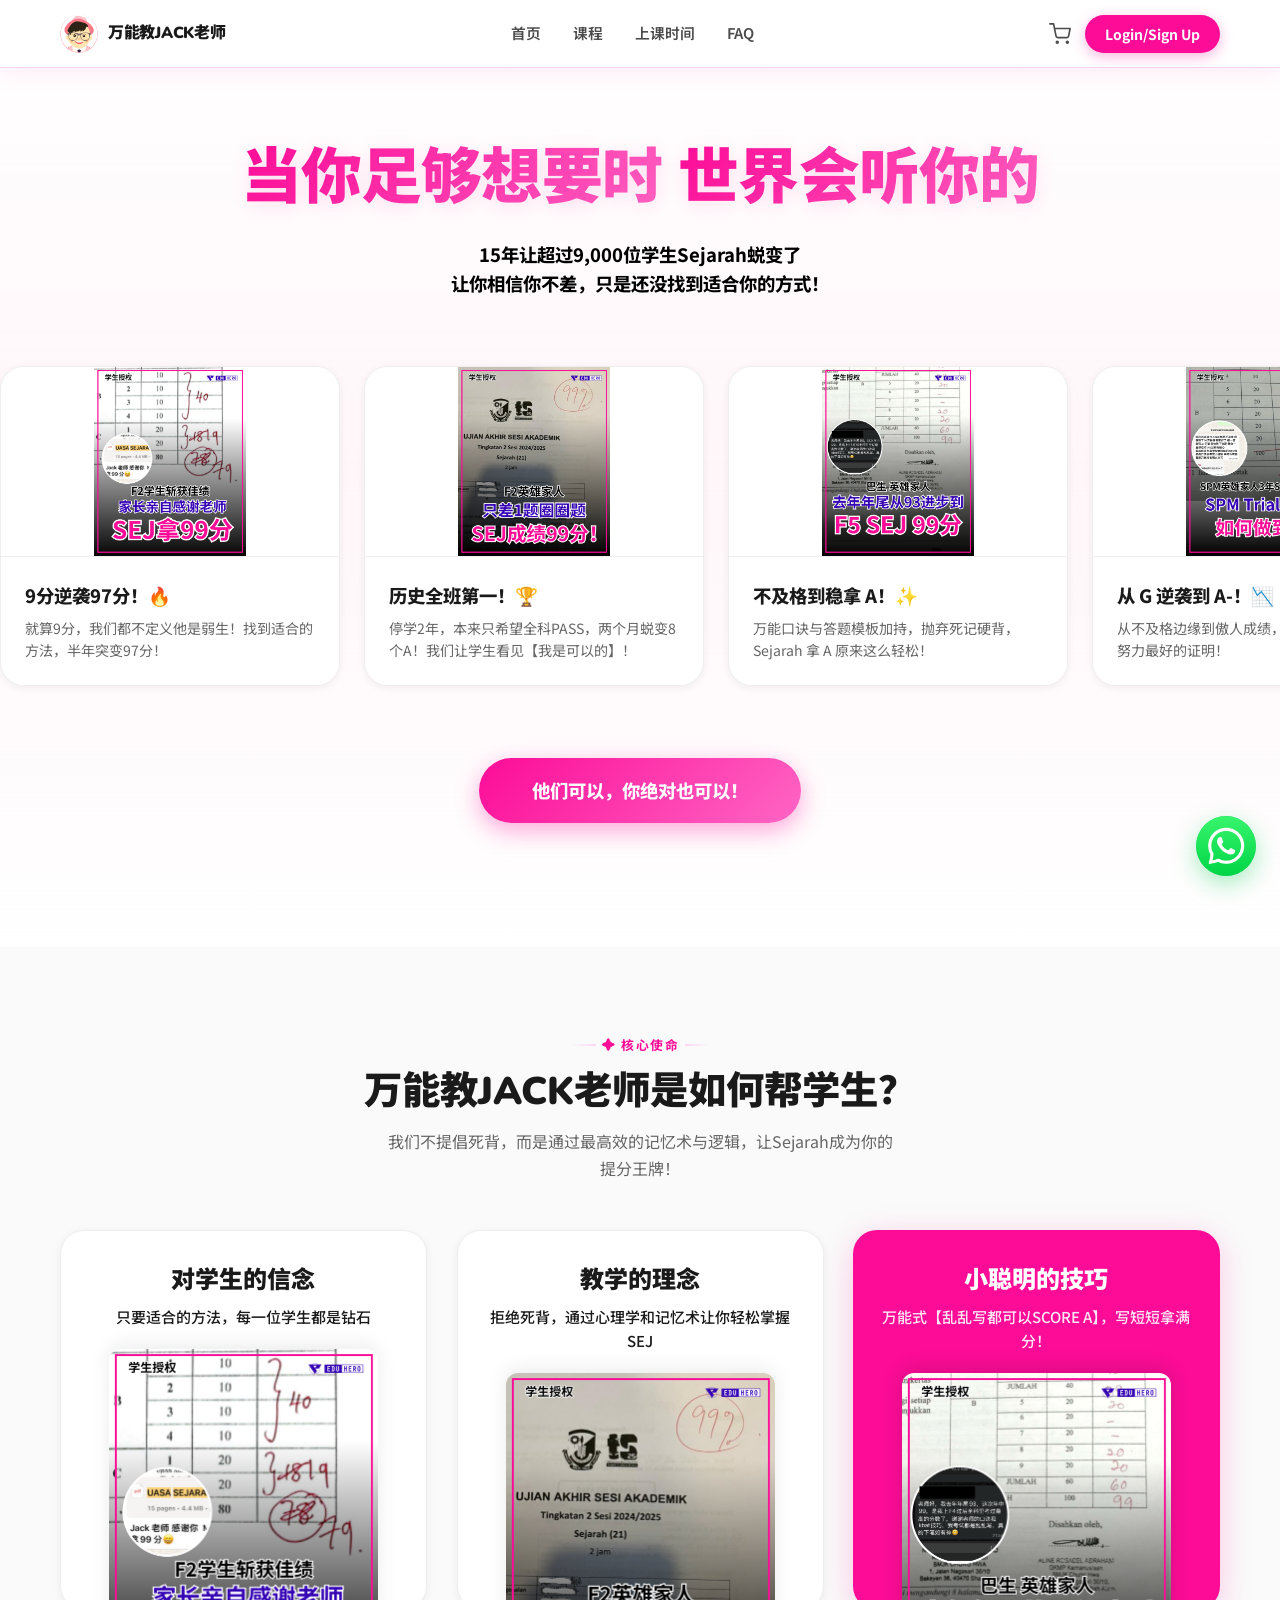
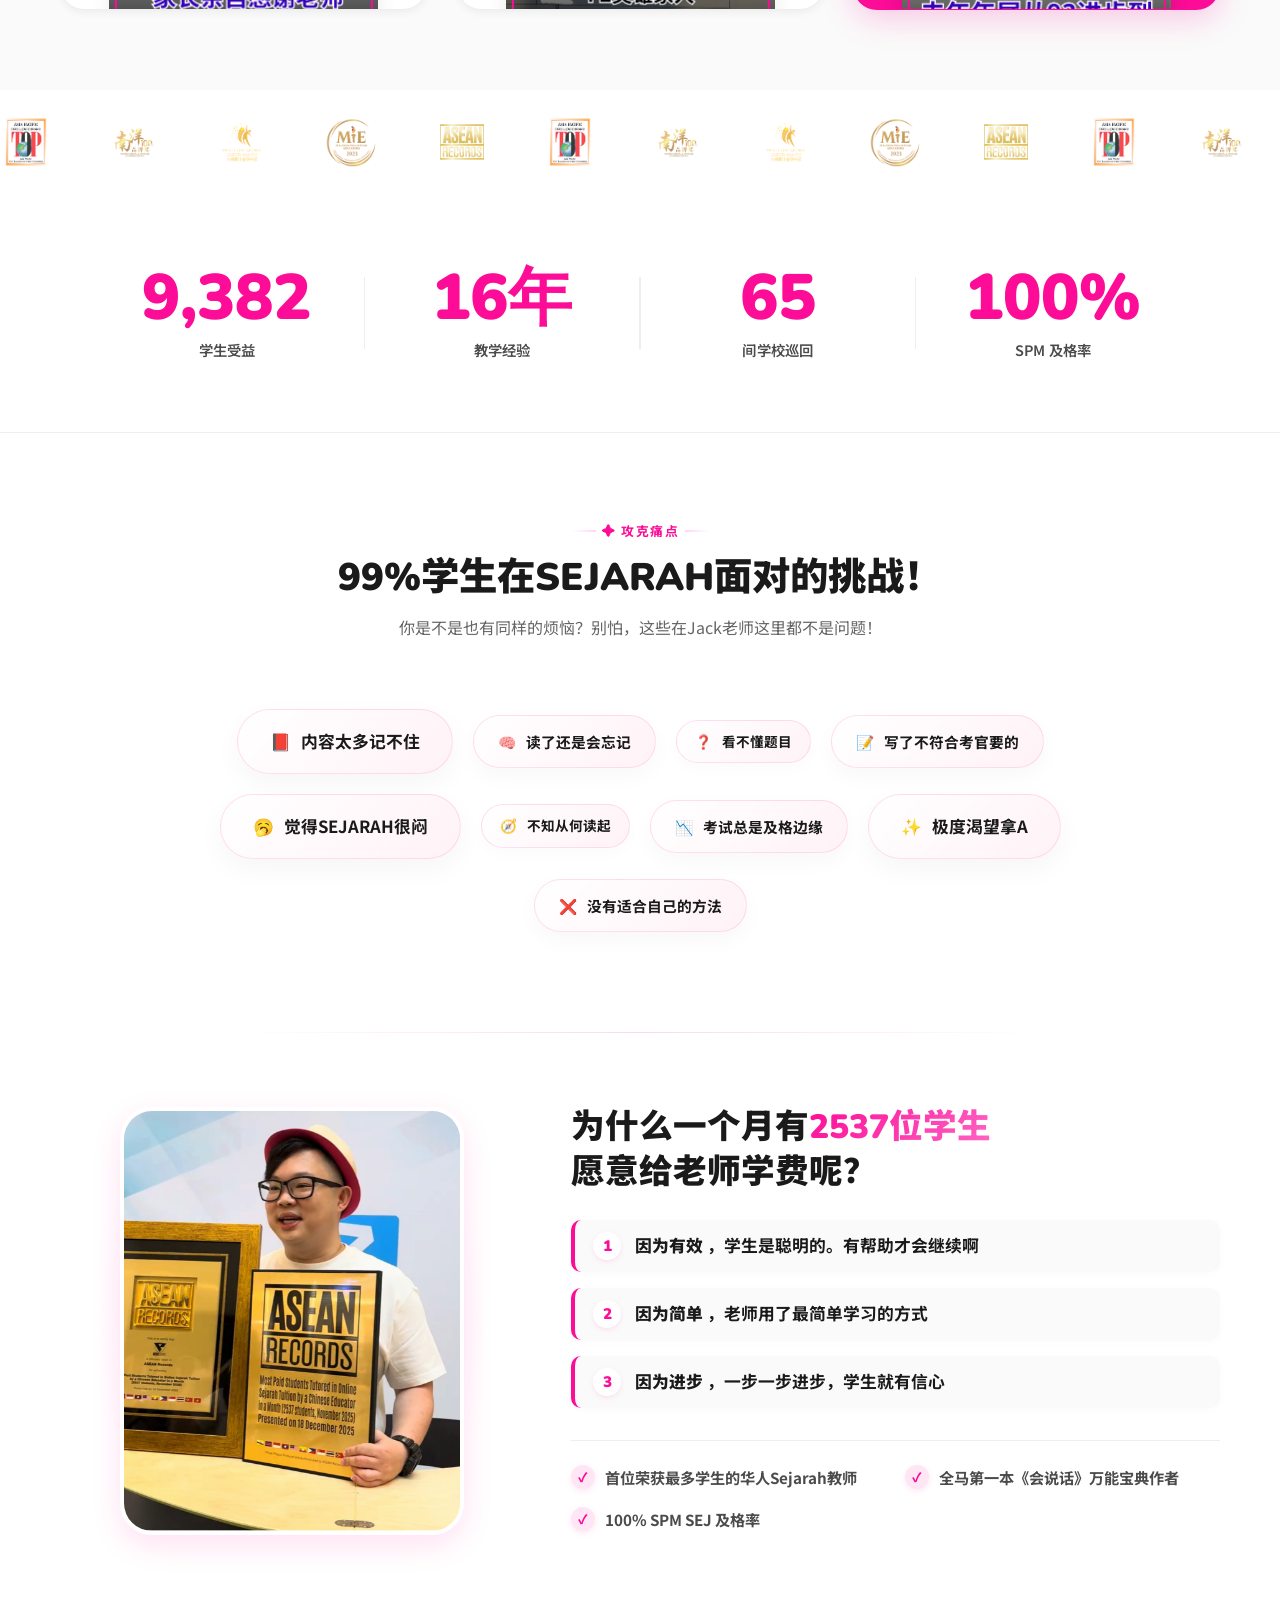
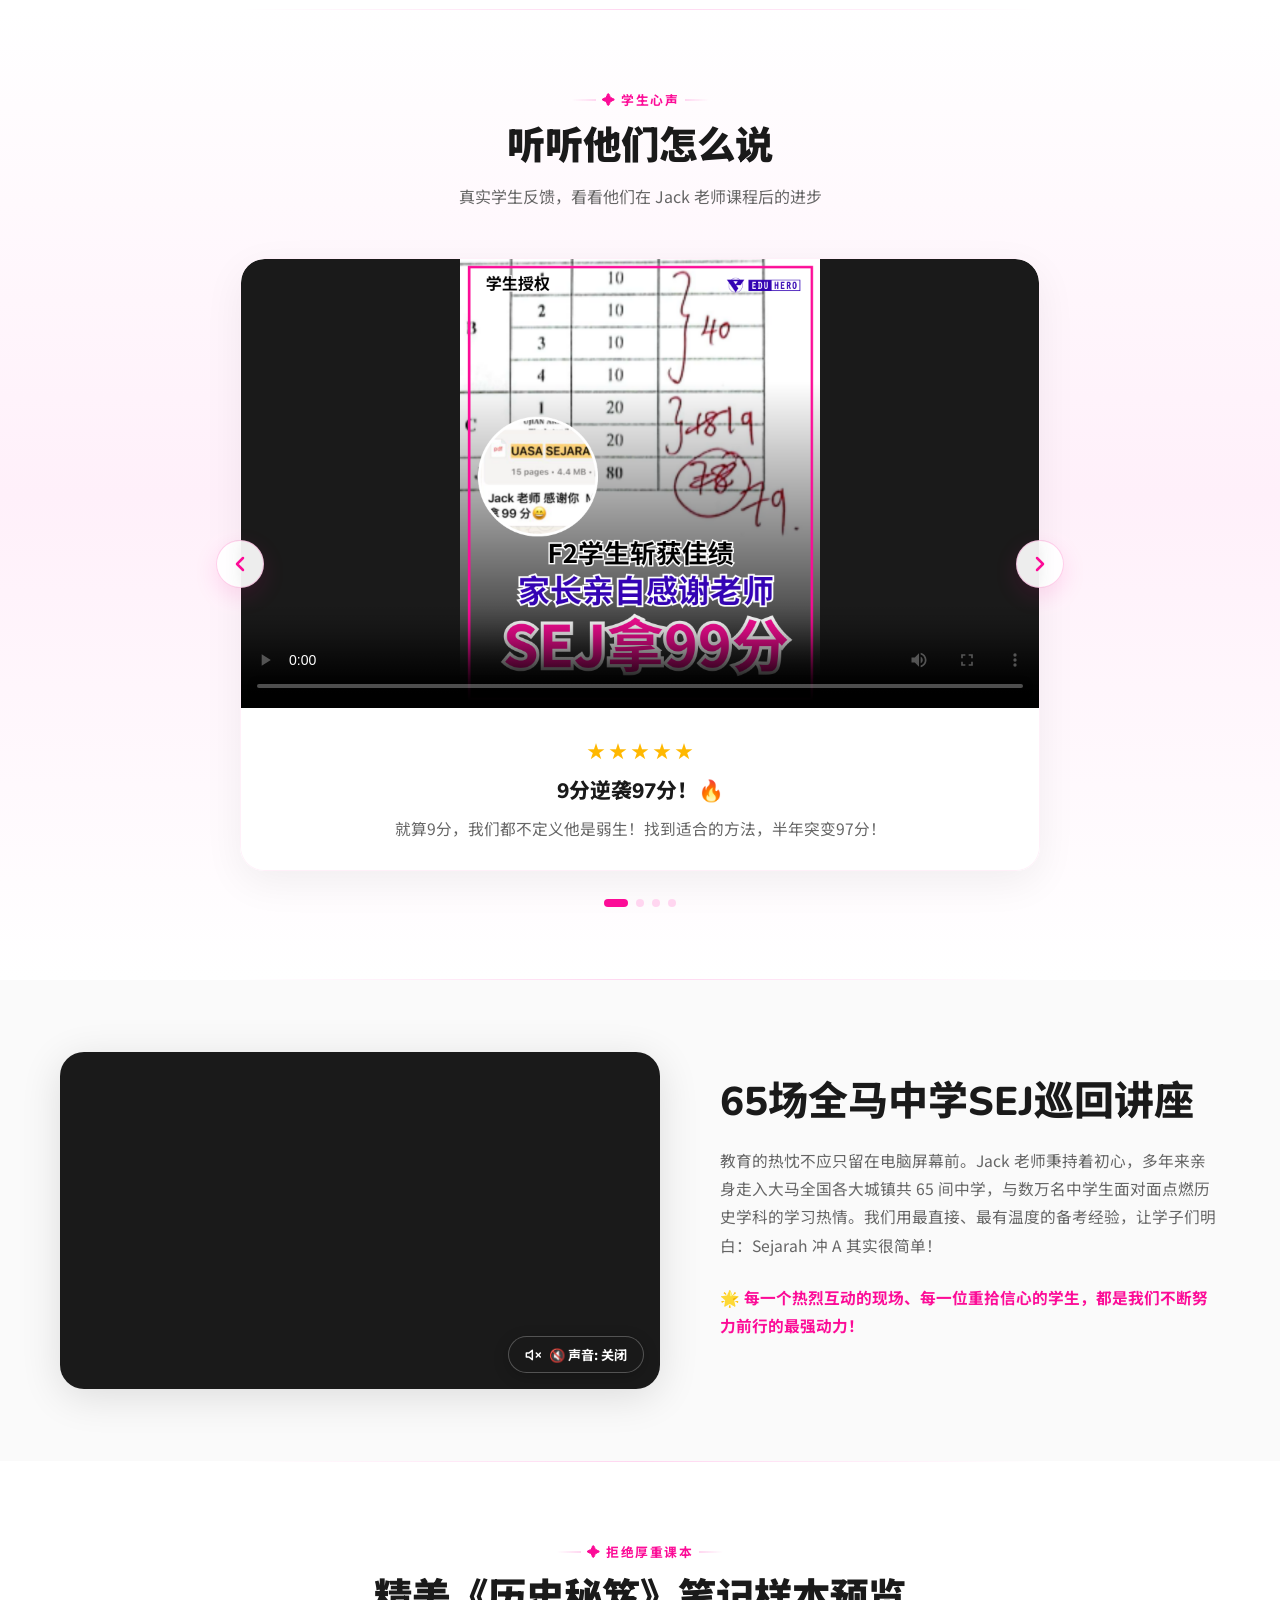
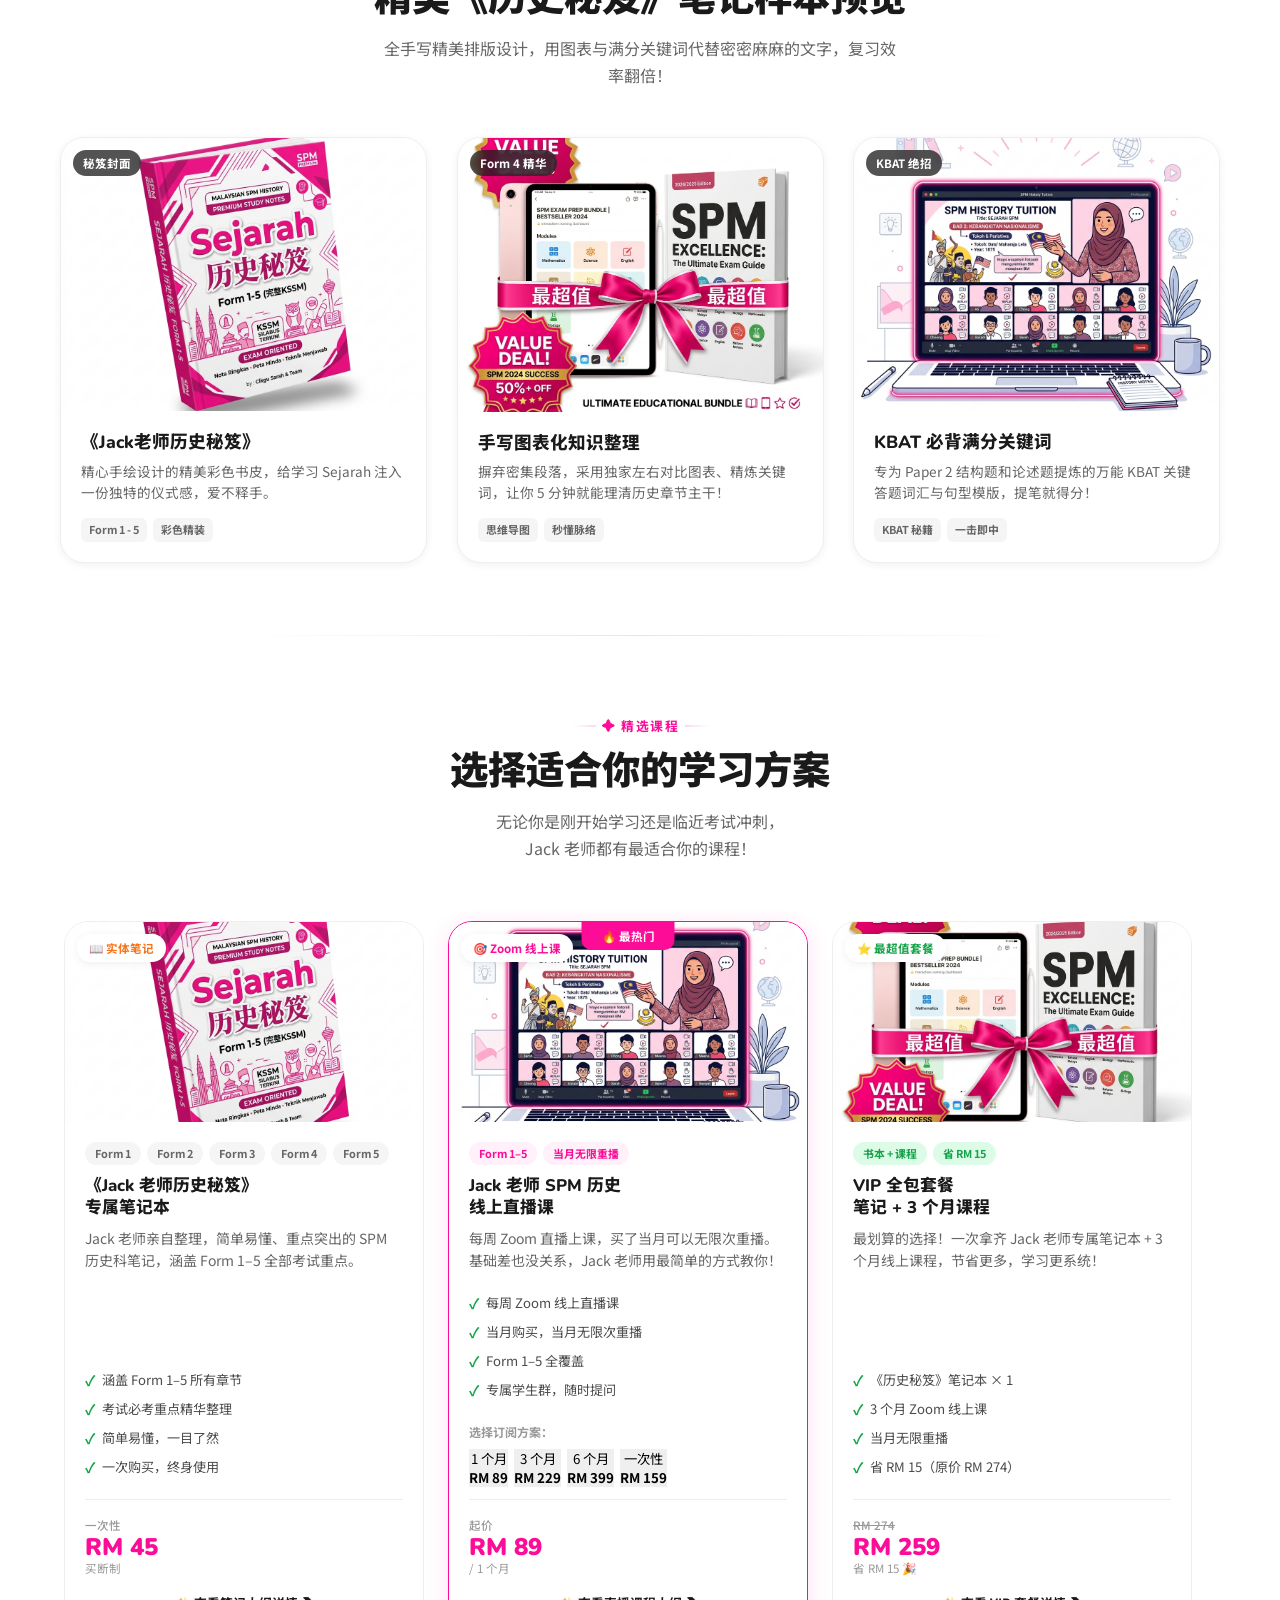
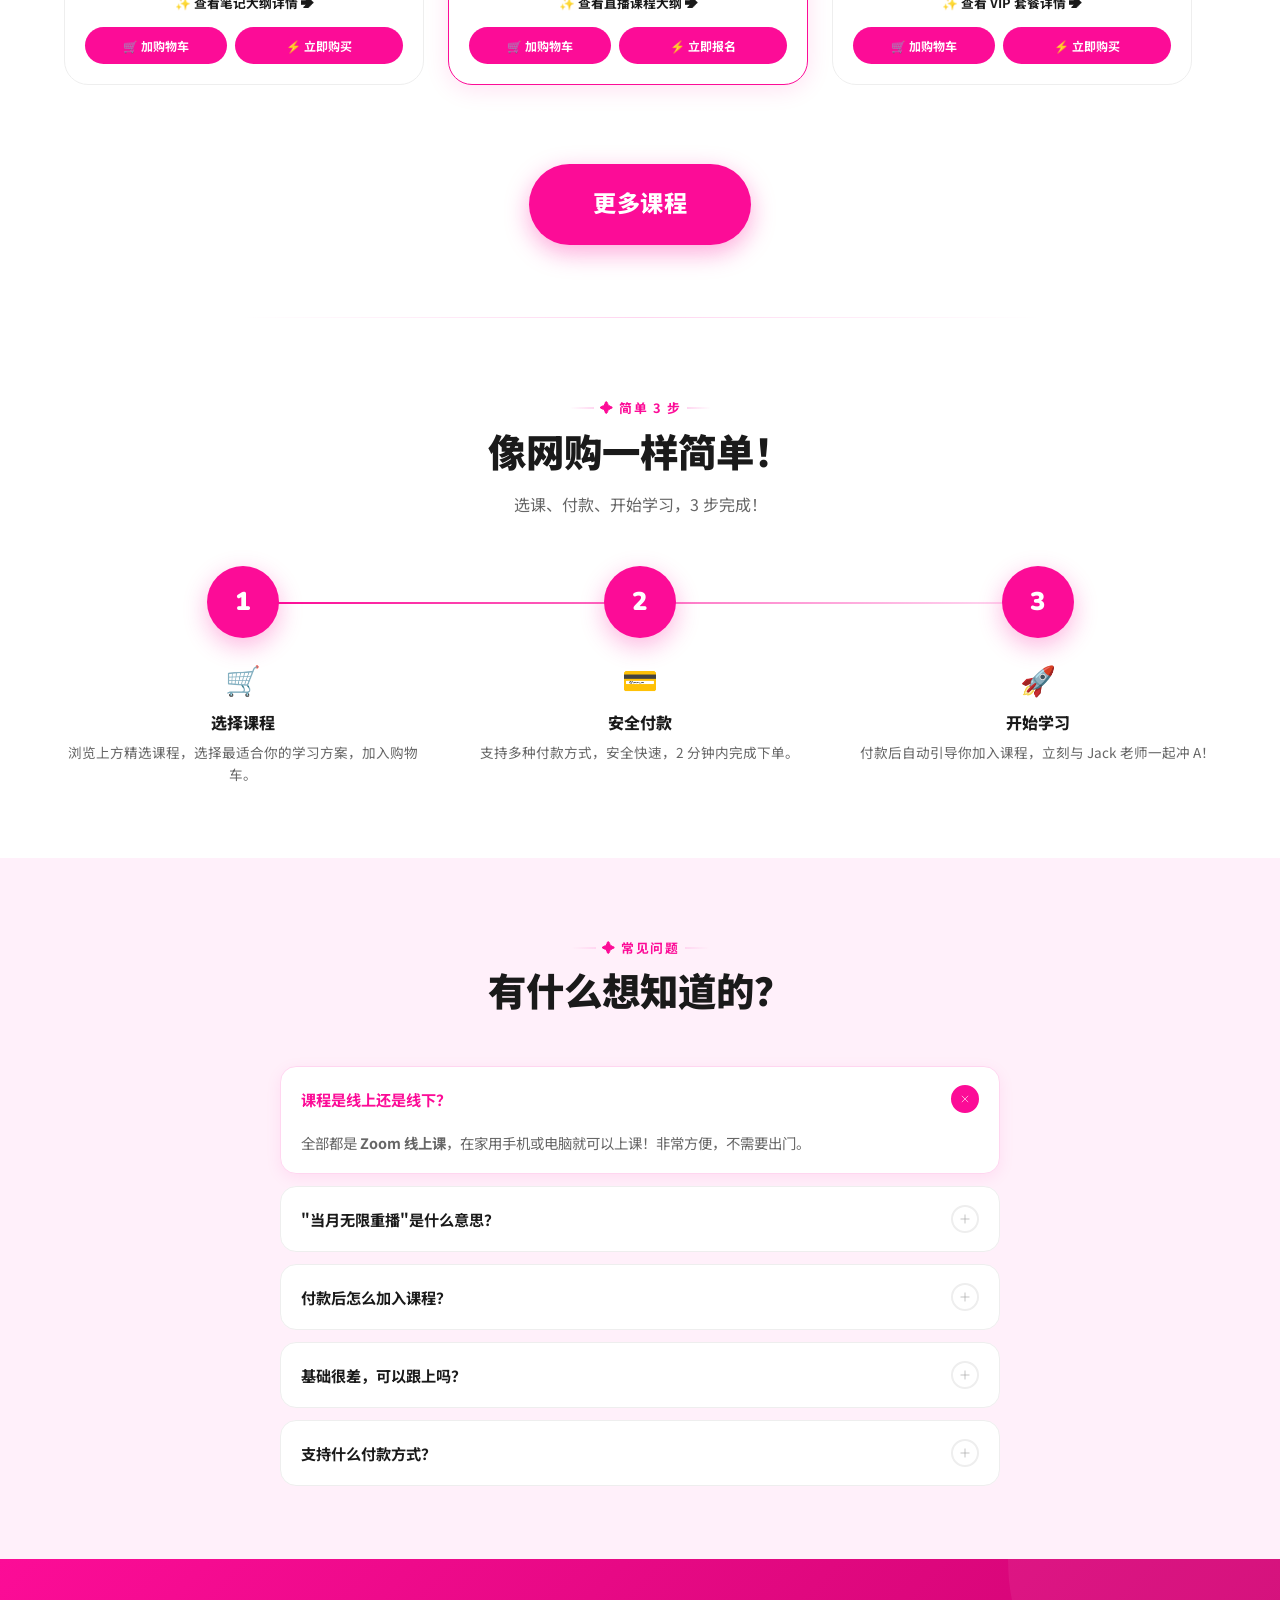
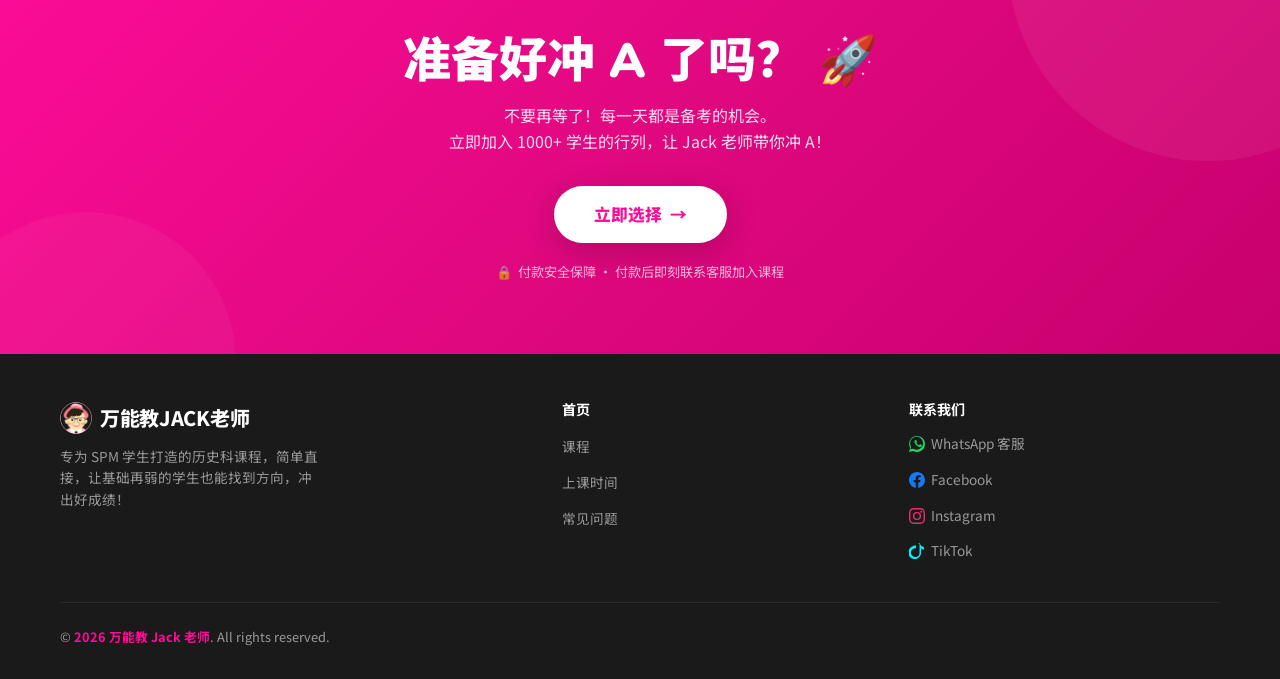
==== commit 754d45bd: "fix: resolve cross-device sync, password validation, order privacy, and responsive layout issues" ====
--- a/about.html
+++ b/about.html
@@ -20,7 +20,7 @@
     href="https://fonts.googleapis.com/css2?family=Noto+Sans+SC:wght@300;400;500;700;900&family=Nunito:wght@400;600;700;800;900;1000&display=swap"
     rel="stylesheet" />
 
-  <link rel="stylesheet" href="css/style.css?v=1.1.0" />
+  <link rel="stylesheet" href="css/style.css?v=1.2.0" />
 </head>
 
 <body>
@@ -38,11 +38,10 @@
 
       <!-- Desktop Nav Links -->
       <div class="nav-menu" role="menubar">
-        <a href="./" class="nav-link" role="menuitem">首页</a>
-        <!-- <a href="about" class="nav-link nav-link-active" role="menuitem">关于</a> -->
-        <a href="shop" class="nav-link" role="menuitem">课程</a>
-        <a href="schedule" class="nav-link" role="menuitem">上课时间</a>
-        <a href="./#faq" class="nav-link" role="menuitem">FAQ</a>
+        <a href="index.html" class="nav-link" role="menuitem">首页</a>
+        <a href="shop.html" class="nav-link" role="menuitem">课程</a>
+        <a href="schedule.html" class="nav-link" role="menuitem">上课时间</a>
+        <a href="index.html#faq" class="nav-link" role="menuitem">FAQ</a>
       </div>
 
       <!-- Action Icons -->
@@ -75,12 +74,11 @@
 
   <!-- Mobile Dropdown Menu -->
   <div class="mobile-menu" id="mobileMenu" role="menu" aria-hidden="true">
-    <a href="./" role="menuitem" onclick="closeMobileMenu()">首页</a>
-    <!-- <a href="about" role="menuitem" onclick="closeMobileMenu()" style="color: var(--pink);">关于</a> -->
-    <a href="shop" role="menuitem" onclick="closeMobileMenu()">课程</a>
-    <a href="schedule" role="menuitem" onclick="closeMobileMenu()">上课时间</a>
-    <a href="./#faq" role="menuitem" onclick="closeMobileMenu()">FAQ</a>
-    <a href="shop" role="menuitem" onclick="closeMobileMenu()"
+    <a href="index.html" role="menuitem" onclick="closeMobileMenu()">首页</a>
+    <a href="shop.html" role="menuitem" onclick="closeMobileMenu()">课程</a>
+    <a href="schedule.html" role="menuitem" onclick="closeMobileMenu()">上课时间</a>
+    <a href="index.html#faq" role="menuitem" onclick="closeMobileMenu()">FAQ</a>
+    <a href="shop.html" role="menuitem" onclick="closeMobileMenu()"
       style="color: var(--pink); margin-top: 8px; display: block; font-size: 0.95rem;">立即选课 →</a>
   </div>
 
@@ -1070,10 +1068,9 @@
         <div>
           <h3 class="footer-col-title">首页</h3>
           <ul class="footer-links">
-            <li><a href="shop">课程</a></li>
-            <!-- <li><a href="about">关于</a></li> -->
-            <li><a href="schedule">上课时间</a></li>
-            <li><a href="./#faq">常见问题</a></li>
+            <li><a href="shop.html">课程</a></li>
+            <li><a href="schedule.html">上课时间</a></li>
+            <li><a href="index.html#faq">常见问题</a></li>
           </ul>
         </div>
 
@@ -1197,9 +1194,9 @@
   </button>
 
   <!-- Central App state & DB engine -->
-  <script src="js/app.js?v=1.1.0"></script>
+  <script src="js/app.js?v=1.2.0"></script>
   <!-- Main JS -->
-  <script src="js/main.js?v=1.1.0"></script>
+  <script src="js/main.js?v=1.2.0"></script>
 </body>
 
 </html>
--- a/css/style.css
+++ b/css/style.css
@@ -6985,3 +6985,76 @@
   color: var(--white);
 }
 
+/* ==========================================
+   WHATSAPP FLOAT BUTTON & MOBILE STICKY OVERLAP PREVENTION
+   ========================================== */
+.whatsapp-float-btn {
+  position: fixed;
+  bottom: 24px;
+  right: 24px;
+  width: 60px;
+  height: 60px;
+  background: #25D366;
+  border-radius: 50%;
+  box-shadow: 0 8px 24px rgba(37, 211, 102, 0.4);
+  display: flex;
+  align-items: center;
+  justify-content: center;
+  z-index: 999;
+  transition: transform 0.25s ease, box-shadow 0.25s ease, bottom 0.3s ease;
+  cursor: pointer;
+}
+
+.whatsapp-float-btn:hover {
+  transform: scale(1.08) translateY(-2px);
+  box-shadow: 0 12px 30px rgba(37, 211, 102, 0.5);
+}
+
+.whatsapp-float-img {
+  width: 36px;
+  height: 36px;
+  object-fit: contain;
+}
+
+@media (max-width: 768px) {
+  .whatsapp-float-btn {
+    bottom: 85px !important;
+    right: 16px !important;
+    width: 52px !important;
+    height: 52px !important;
+  }
+  .whatsapp-float-img {
+    width: 30px !important;
+    height: 30px !important;
+  }
+}
+
+/* ==========================================
+   MODAL RESPONSIVE MAX-HEIGHT & KEYBOARD SCROLLING
+   ========================================== */
+.modal-overlay,
+.modal-backdrop,
+.auth-modal-overlay,
+#loginRegisterModal,
+#scheduleDetailModal,
+#payment-modal-overlay {
+  display: flex;
+  align-items: center;
+  justify-content: center;
+  padding: 12px;
+  box-sizing: border-box;
+}
+
+.modal-card,
+.modal-content,
+.auth-modal-box,
+.checkout-form-box,
+.schedule-modal-content {
+  max-height: 88vh;
+  max-width: 100%;
+  overflow-y: auto;
+  -webkit-overflow-scrolling: touch;
+  box-sizing: border-box;
+}
+
+
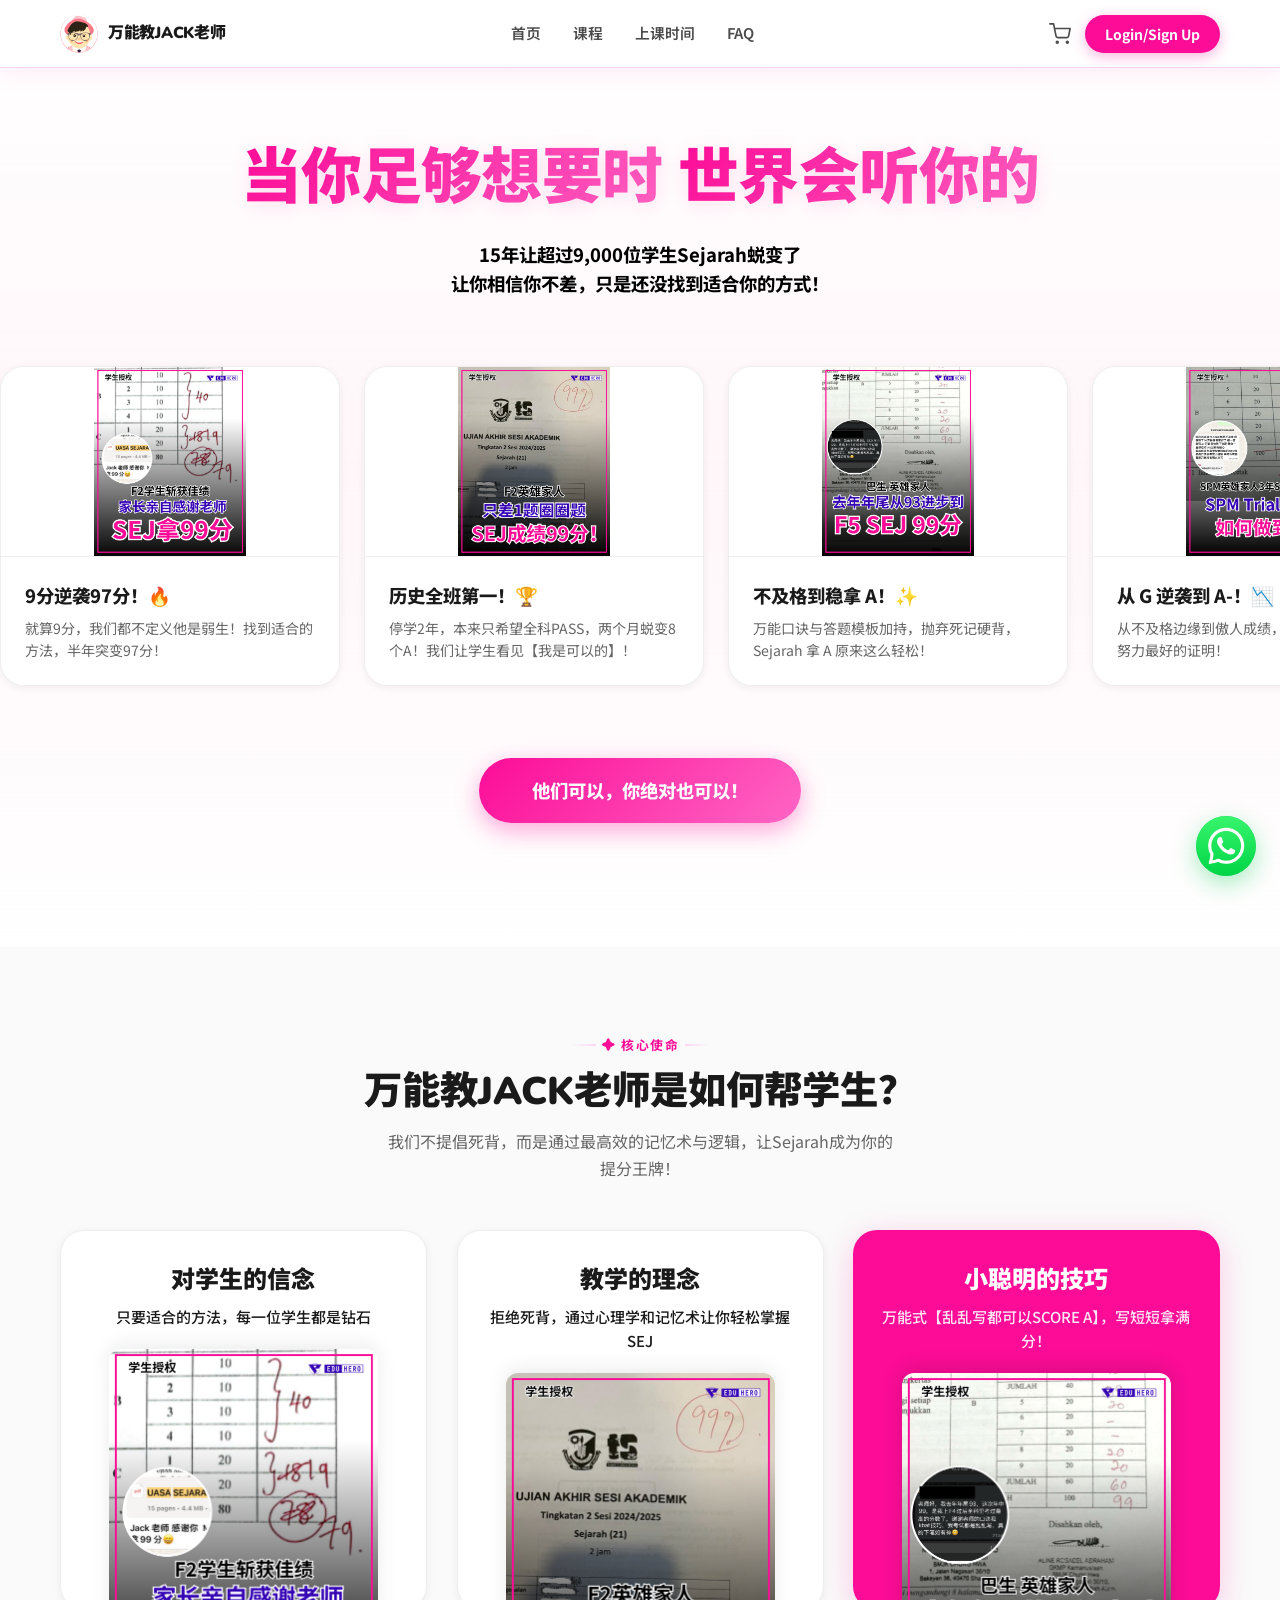
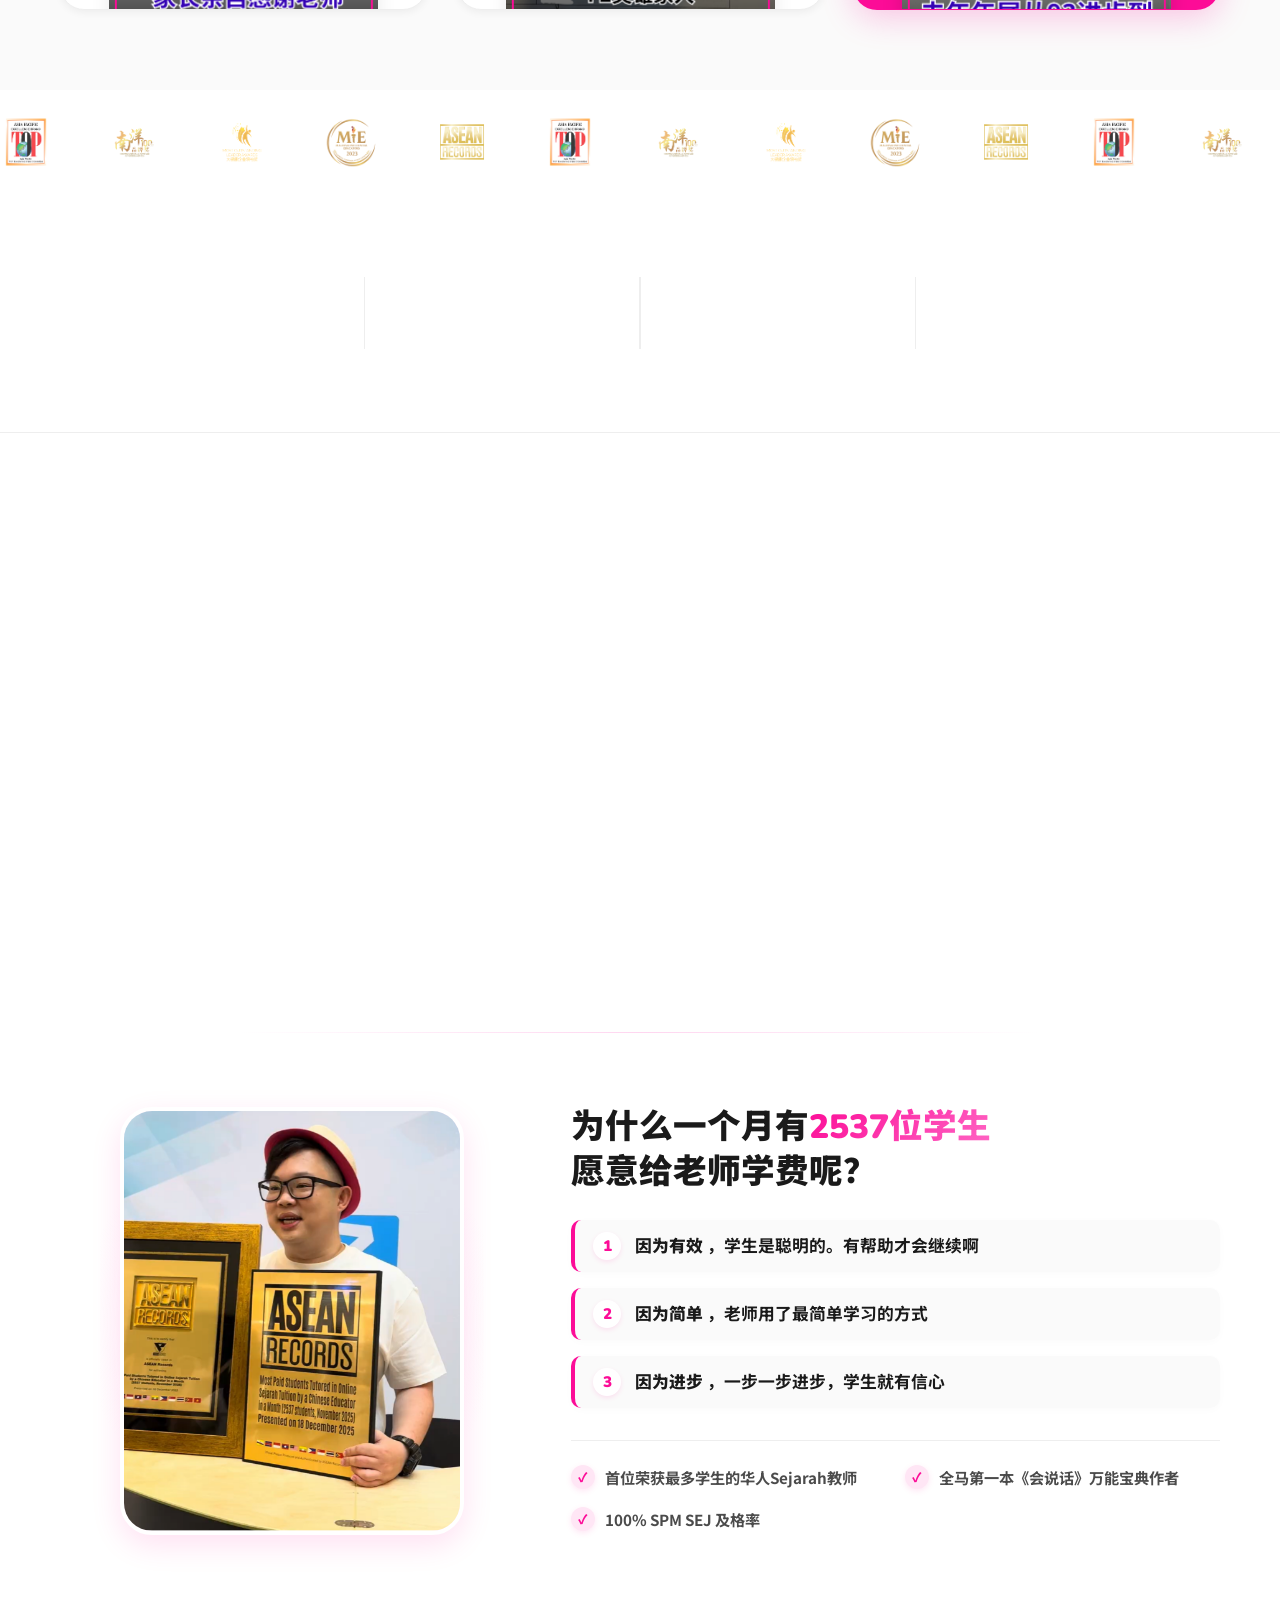
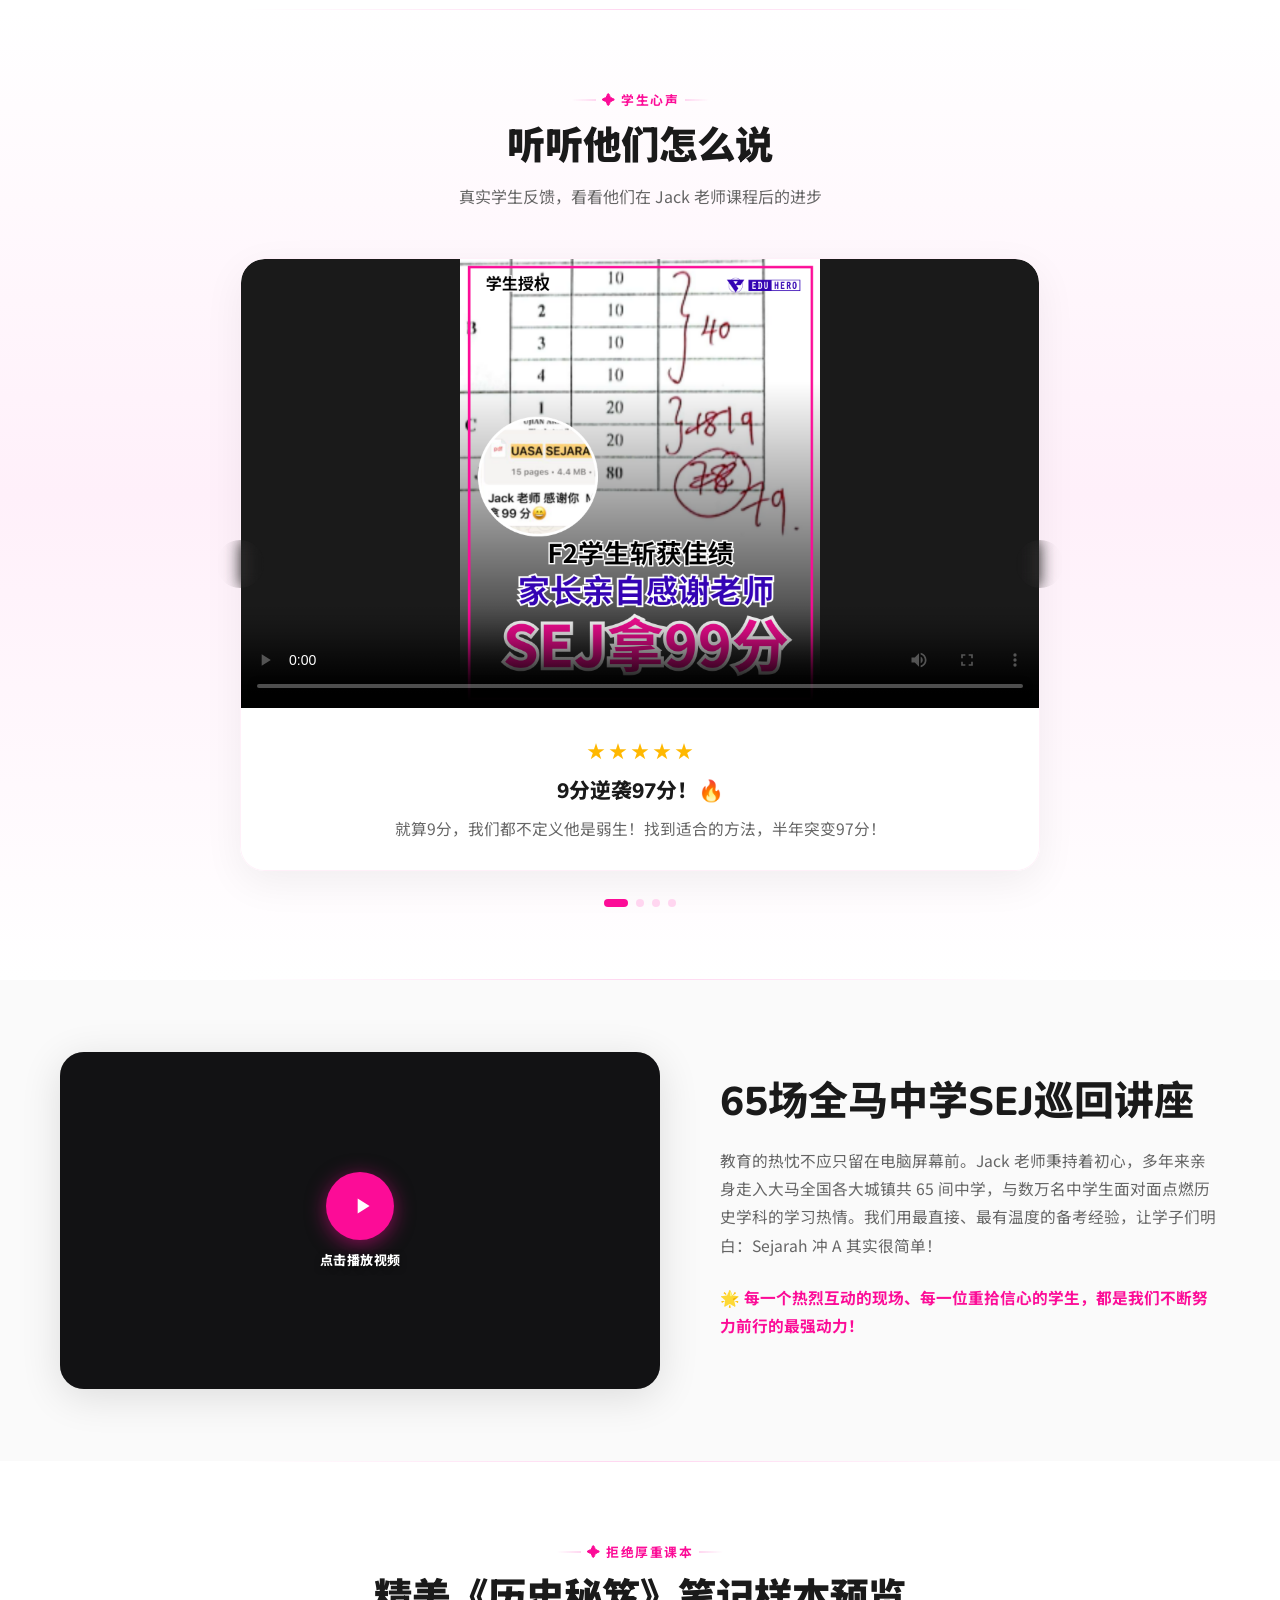
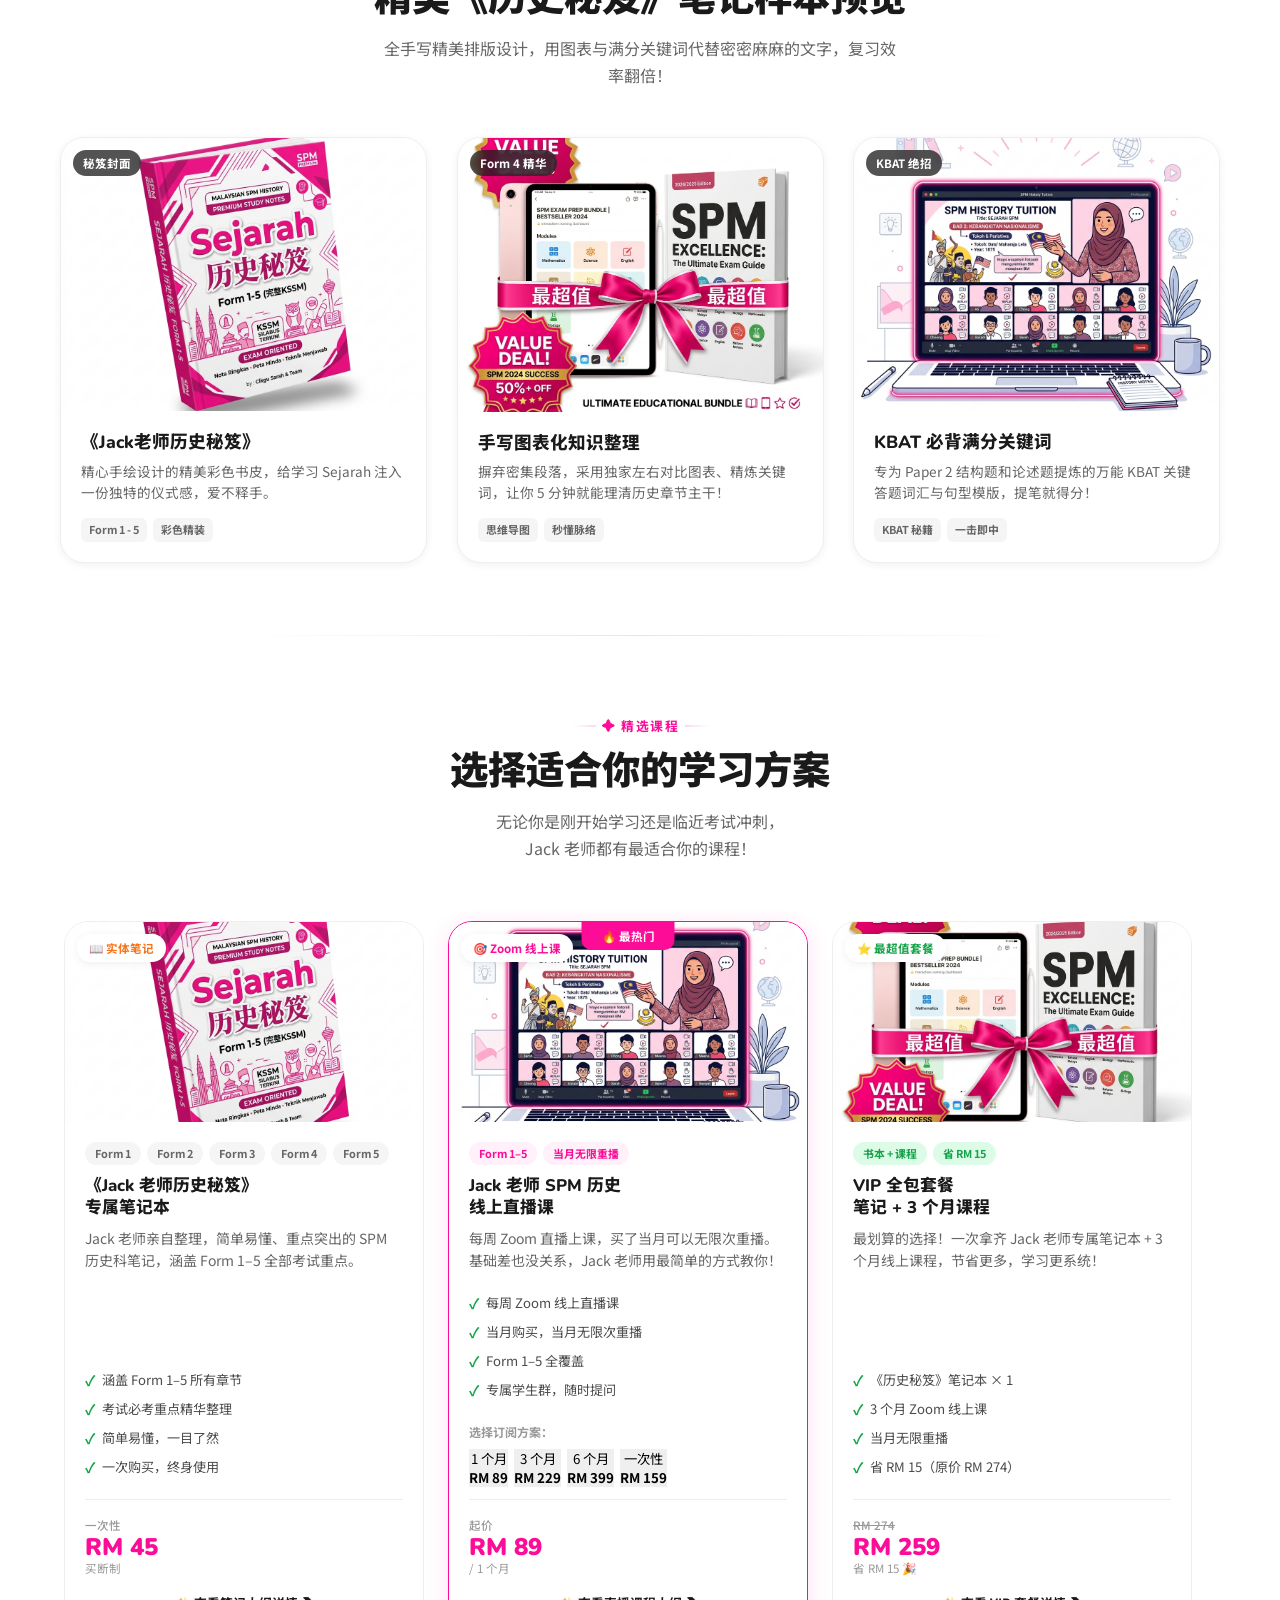
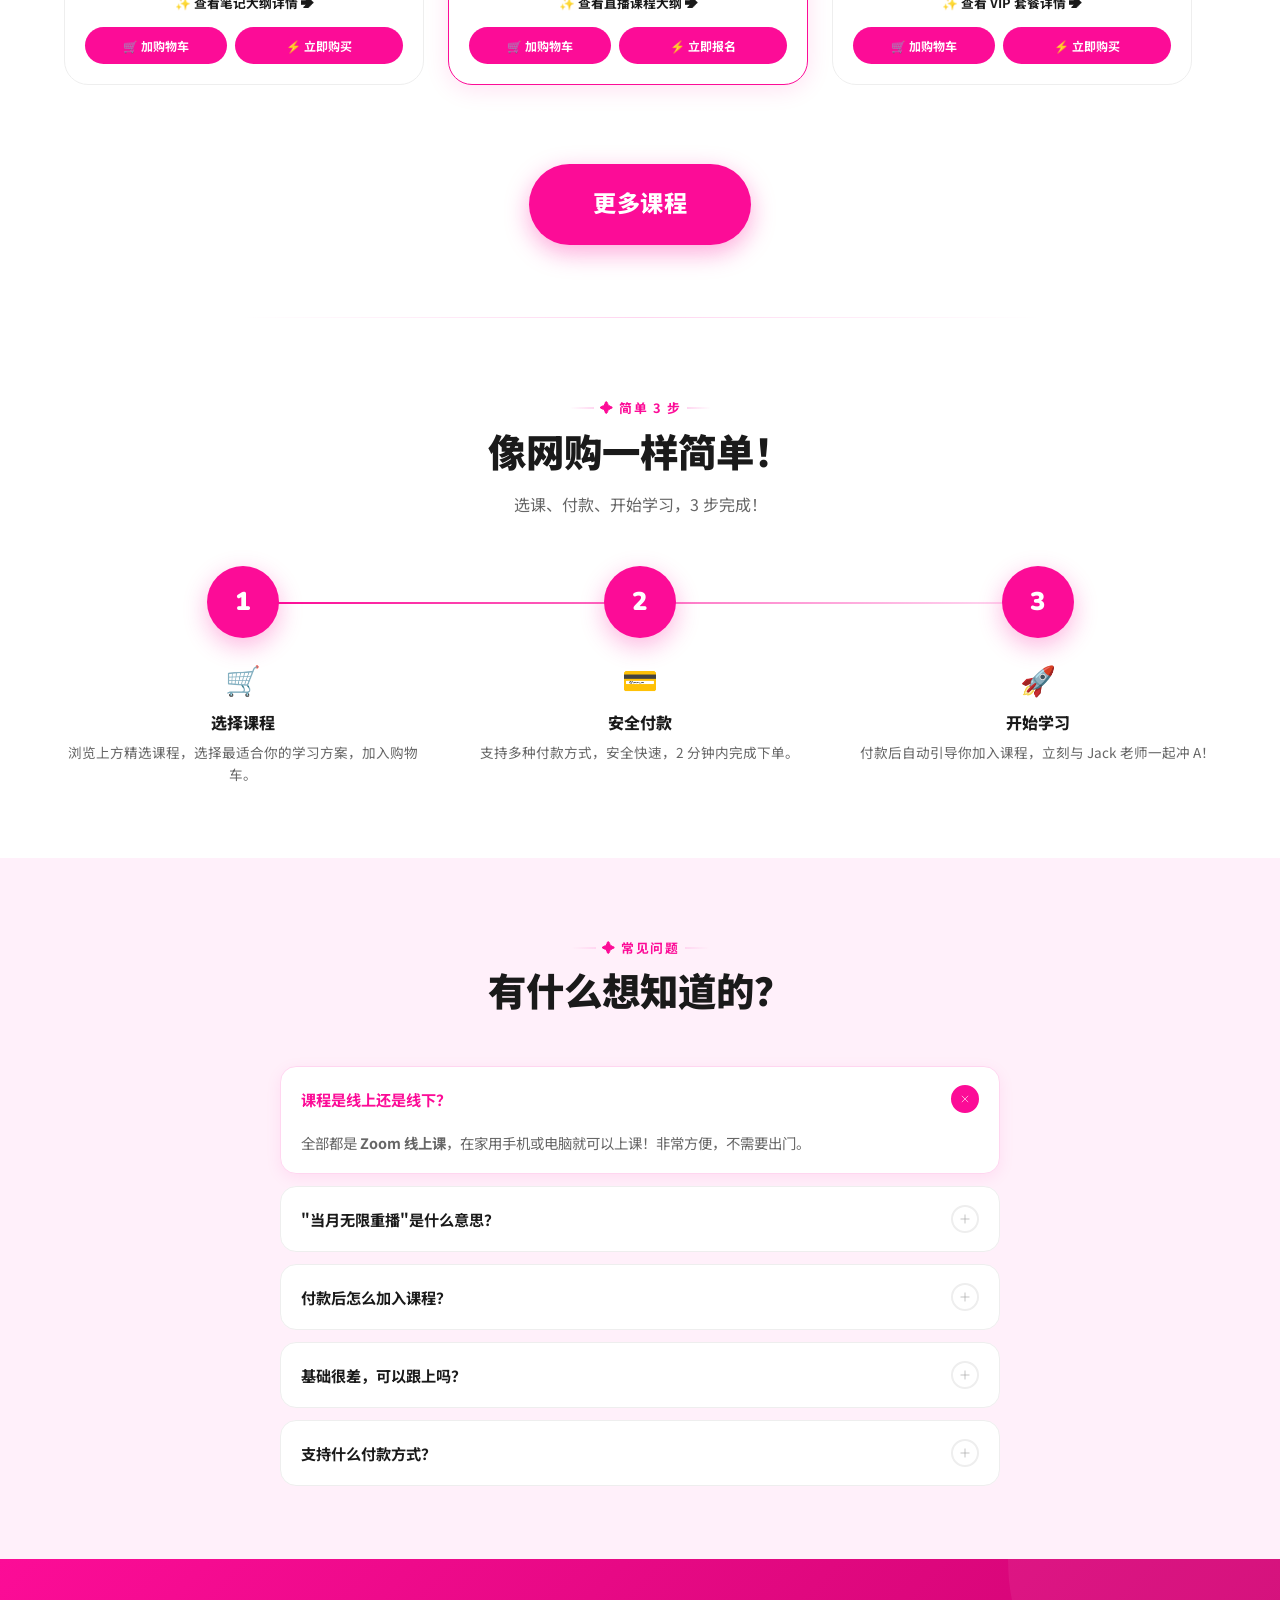
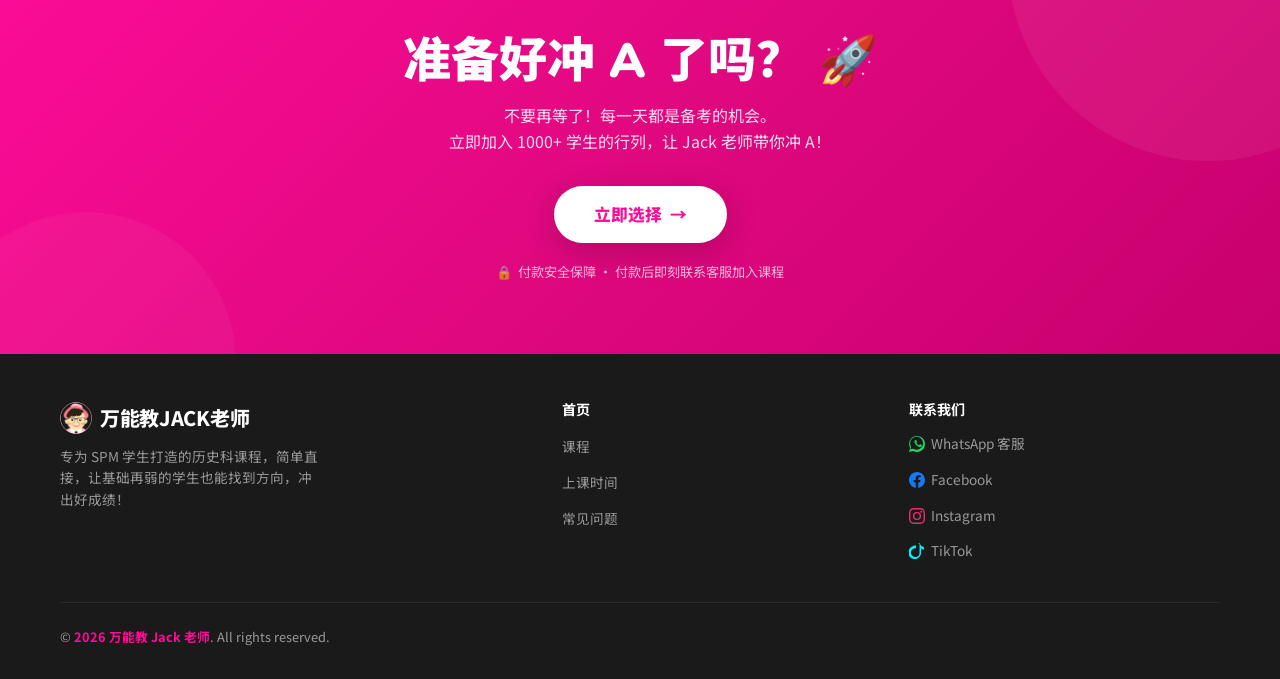
==== commit 0fcd708e: "perf: shrink oversized images and stop autoplaying the 54MB tour video First-time visitors (no brows" ====
--- a/about.html
+++ b/about.html
@@ -20,7 +20,7 @@
     href="https://fonts.googleapis.com/css2?family=Noto+Sans+SC:wght@300;400;500;700;900&family=Nunito:wght@400;600;700;800;900;1000&display=swap"
     rel="stylesheet" />
 
-  <link rel="stylesheet" href="css/style.css?v=1.2.0" />
+  <link rel="stylesheet" href="css/style.css?v=1.3.0" />
 </head>
 
 <body>
@@ -87,7 +87,7 @@
        ============================================= -->
   <section class="hero-v2" id="home" aria-label="主页横幅">
     <!-- Hero Background Video — School tour clip, autoplay, loop, muted, click-through -->
-    <video class="hero-video-bg" autoplay muted loop playsinline disablePictureInPicture>
+    <video class="hero-video-bg" autoplay muted loop playsinline disablePictureInPicture preload="metadata">
       <source src="images/5月27日.mp4" type="video/mp4">
       您的浏览器不支持播放该视频。
     </video>
@@ -551,11 +551,19 @@
         <!-- Left Side: Auto-playing Tour Video -->
         <div class="school-video-wrap fade-in">
           <div class="school-video-container">
-            <video id="schoolTourVideo" class="school-video" autoplay muted loop playsinline preload="metadata">
+            <video id="schoolTourVideo" class="school-video" muted loop playsinline preload="metadata">
               <source src="images/jack-seminar.mp4" type="video/mp4">
               您的浏览器不支持播放该视频。
             </video>
-            <button class="video-mute-btn" id="videoMuteBtn" aria-label="静音切换">
+            <button class="video-play-overlay" id="videoPlayOverlay" aria-label="播放视频" type="button">
+              <span class="play-icon-circle">
+                <svg xmlns="http://www.w3.org/2000/svg" viewBox="0 0 24 24" fill="currentColor">
+                  <path d="M8 5v14l11-7z"></path>
+                </svg>
+              </span>
+              <span>点击播放视频</span>
+            </button>
+            <button class="video-mute-btn" id="videoMuteBtn" aria-label="静音切换" style="display:none;">
               <!-- Unmuted State (Sound ON) -->
               <svg id="unmuteIcon" xmlns="http://www.w3.org/2000/svg" viewBox="0 0 24 24" fill="none"
                 stroke="currentColor" stroke-linecap="round" stroke-linejoin="round">
@@ -1194,9 +1202,9 @@
   </button>
 
   <!-- Central App state & DB engine -->
-  <script src="js/app.js?v=1.2.0"></script>
+  <script src="js/app.js?v=1.3.0"></script>
   <!-- Main JS -->
-  <script src="js/main.js?v=1.2.0"></script>
+  <script src="js/main.js?v=1.3.0"></script>
 </body>
 
 </html>
--- a/css/style.css
+++ b/css/style.css
@@ -5927,6 +5927,59 @@
   width: 16px;
   height: 16px;
   stroke-width: 2.2;
+}
+
+/* Click-to-play overlay: avoids downloading the video until the user asks for it */
+.video-play-overlay {
+  position: absolute;
+  inset: 0;
+  z-index: 11;
+  display: flex;
+  flex-direction: column;
+  align-items: center;
+  justify-content: center;
+  gap: 10px;
+  width: 100%;
+  height: 100%;
+  background: rgba(10, 10, 15, 0.45);
+  border: none;
+  cursor: pointer;
+  color: var(--white);
+  transition: background 0.25s ease;
+}
+
+.video-play-overlay:hover {
+  background: rgba(10, 10, 15, 0.6);
+}
+
+.video-play-overlay .play-icon-circle {
+  width: 68px;
+  height: 68px;
+  border-radius: var(--r-full);
+  background: var(--pink);
+  display: flex;
+  align-items: center;
+  justify-content: center;
+  box-shadow: 0 4px 20px rgba(252, 12, 151, 0.5);
+  transition: transform 0.25s ease;
+}
+
+.video-play-overlay:hover .play-icon-circle {
+  transform: scale(1.08);
+}
+
+.video-play-overlay .play-icon-circle svg {
+  width: 26px;
+  height: 26px;
+  margin-left: 3px;
+}
+
+.video-play-overlay span {
+  font-family: var(--font-title);
+  font-weight: 800;
+  font-size: 13px;
+  letter-spacing: 0.5px;
+  text-shadow: 0 2px 6px rgba(0, 0, 0, 0.5);
 }
 
 .school-content {
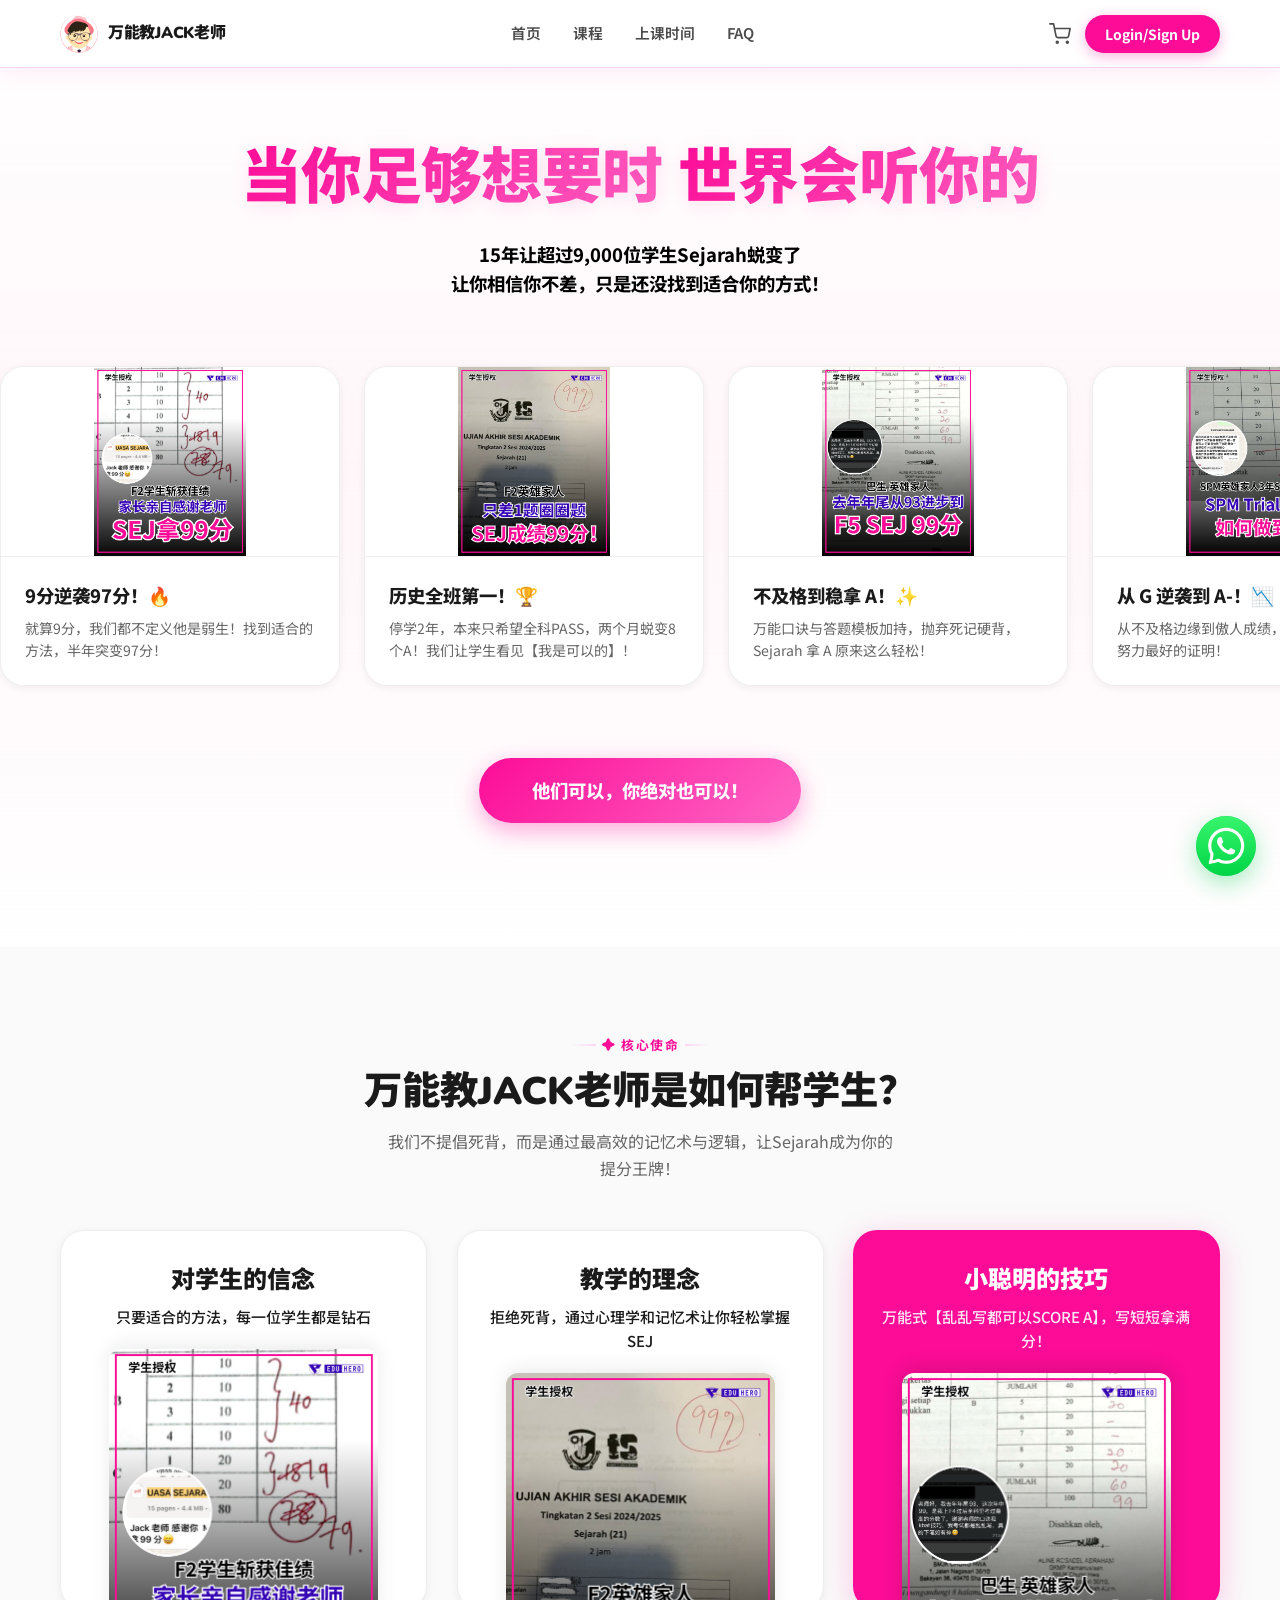
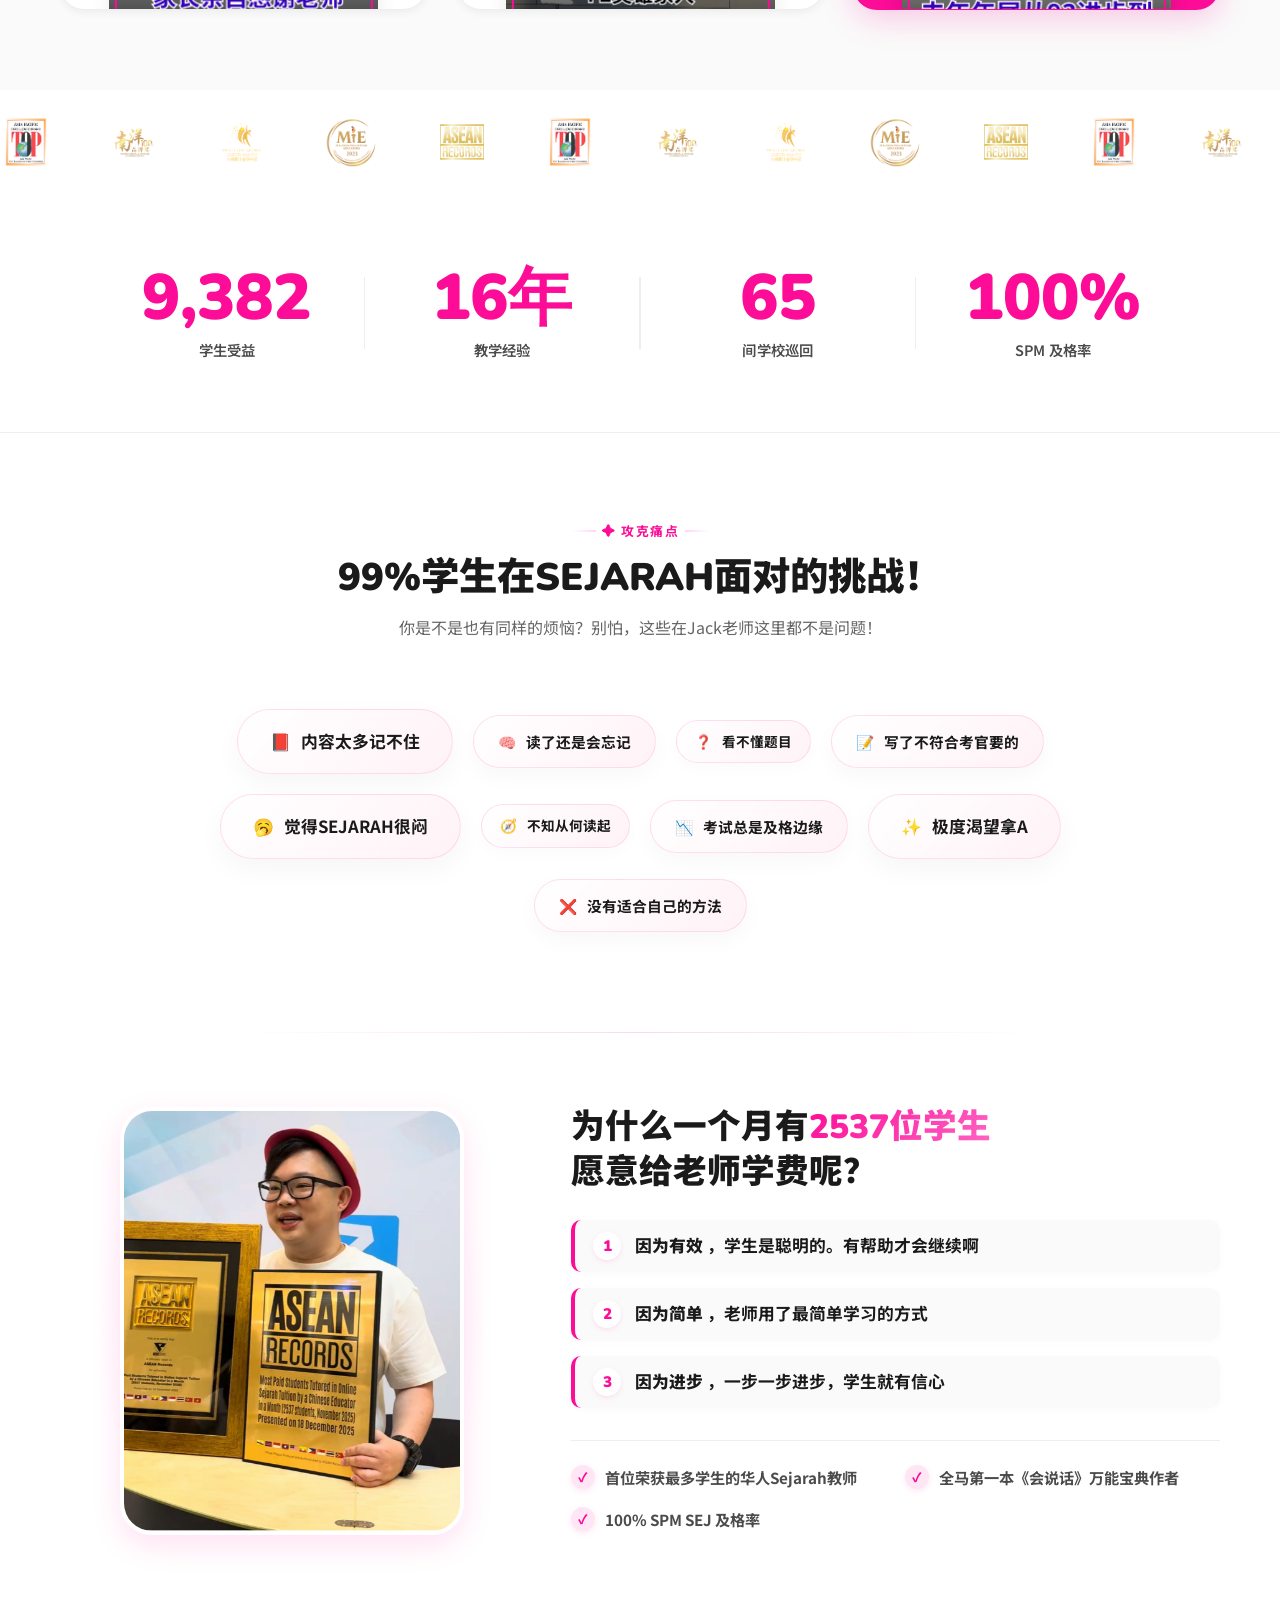
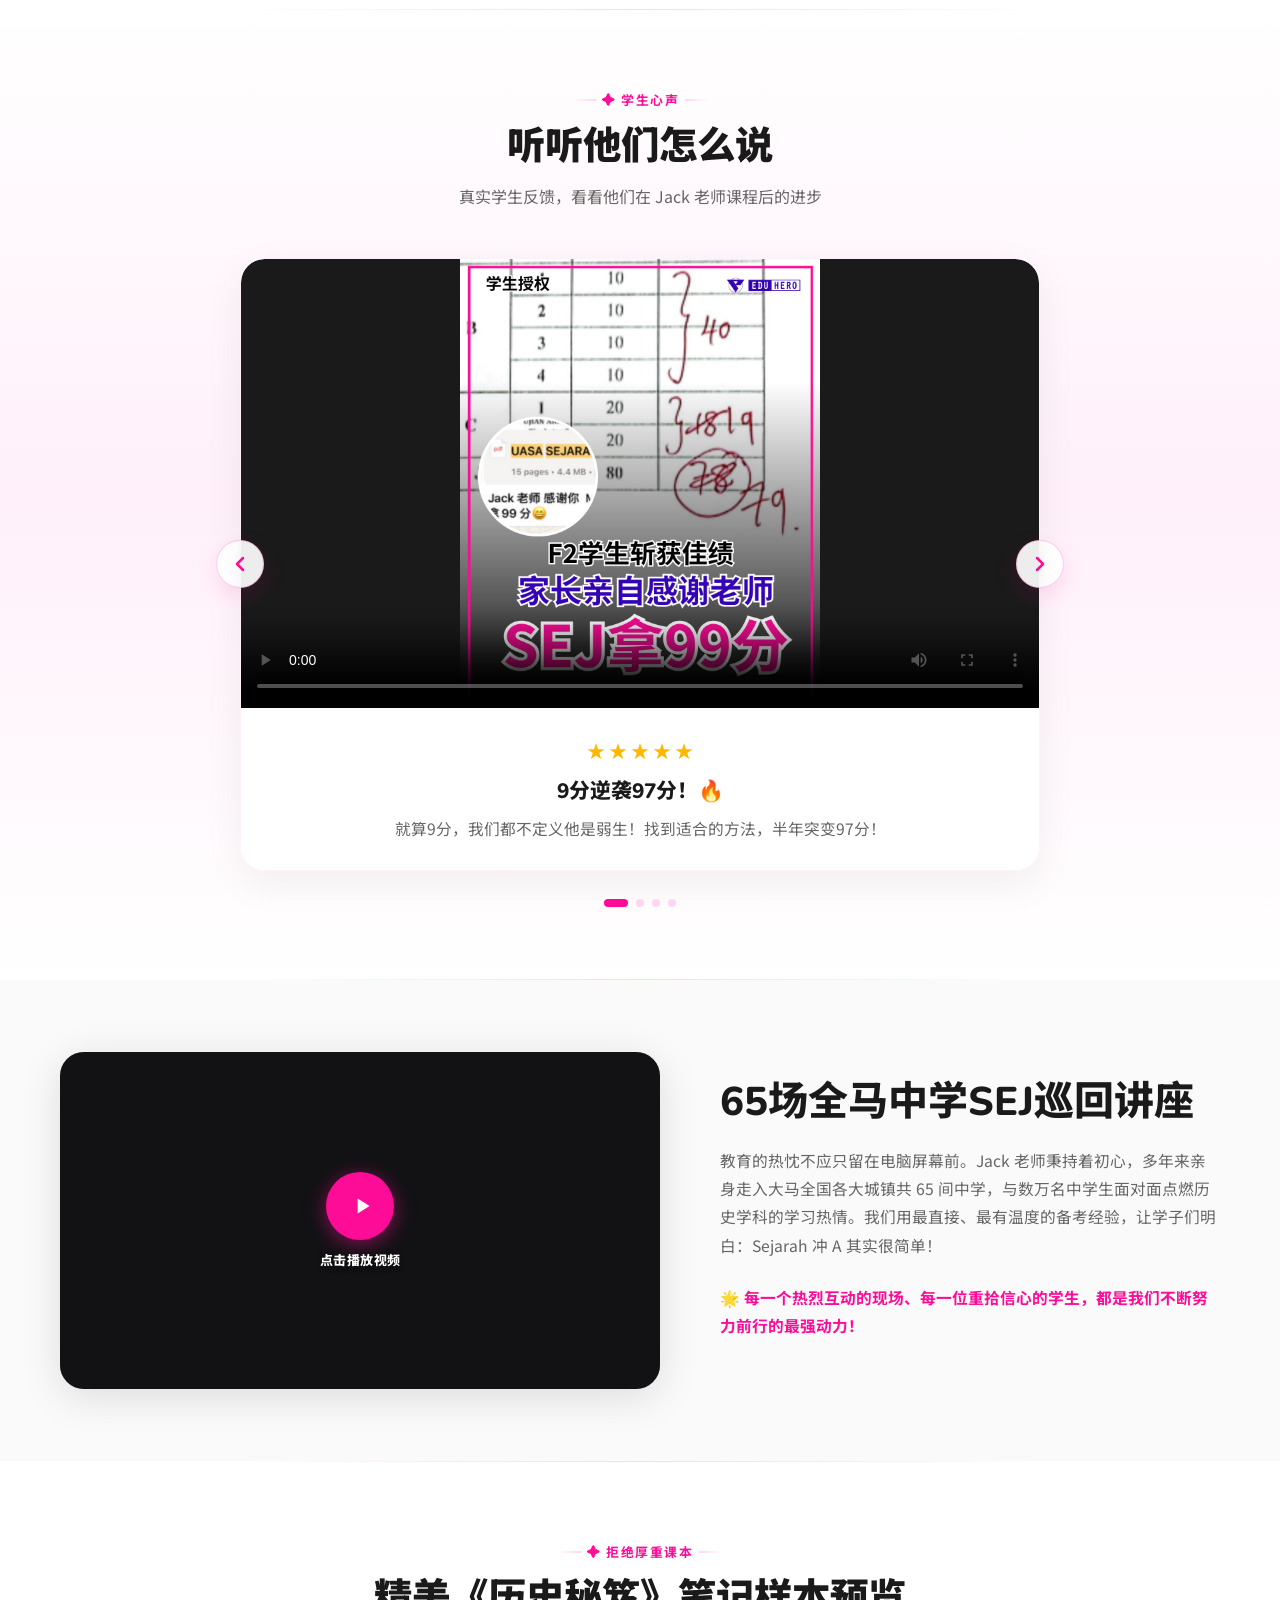
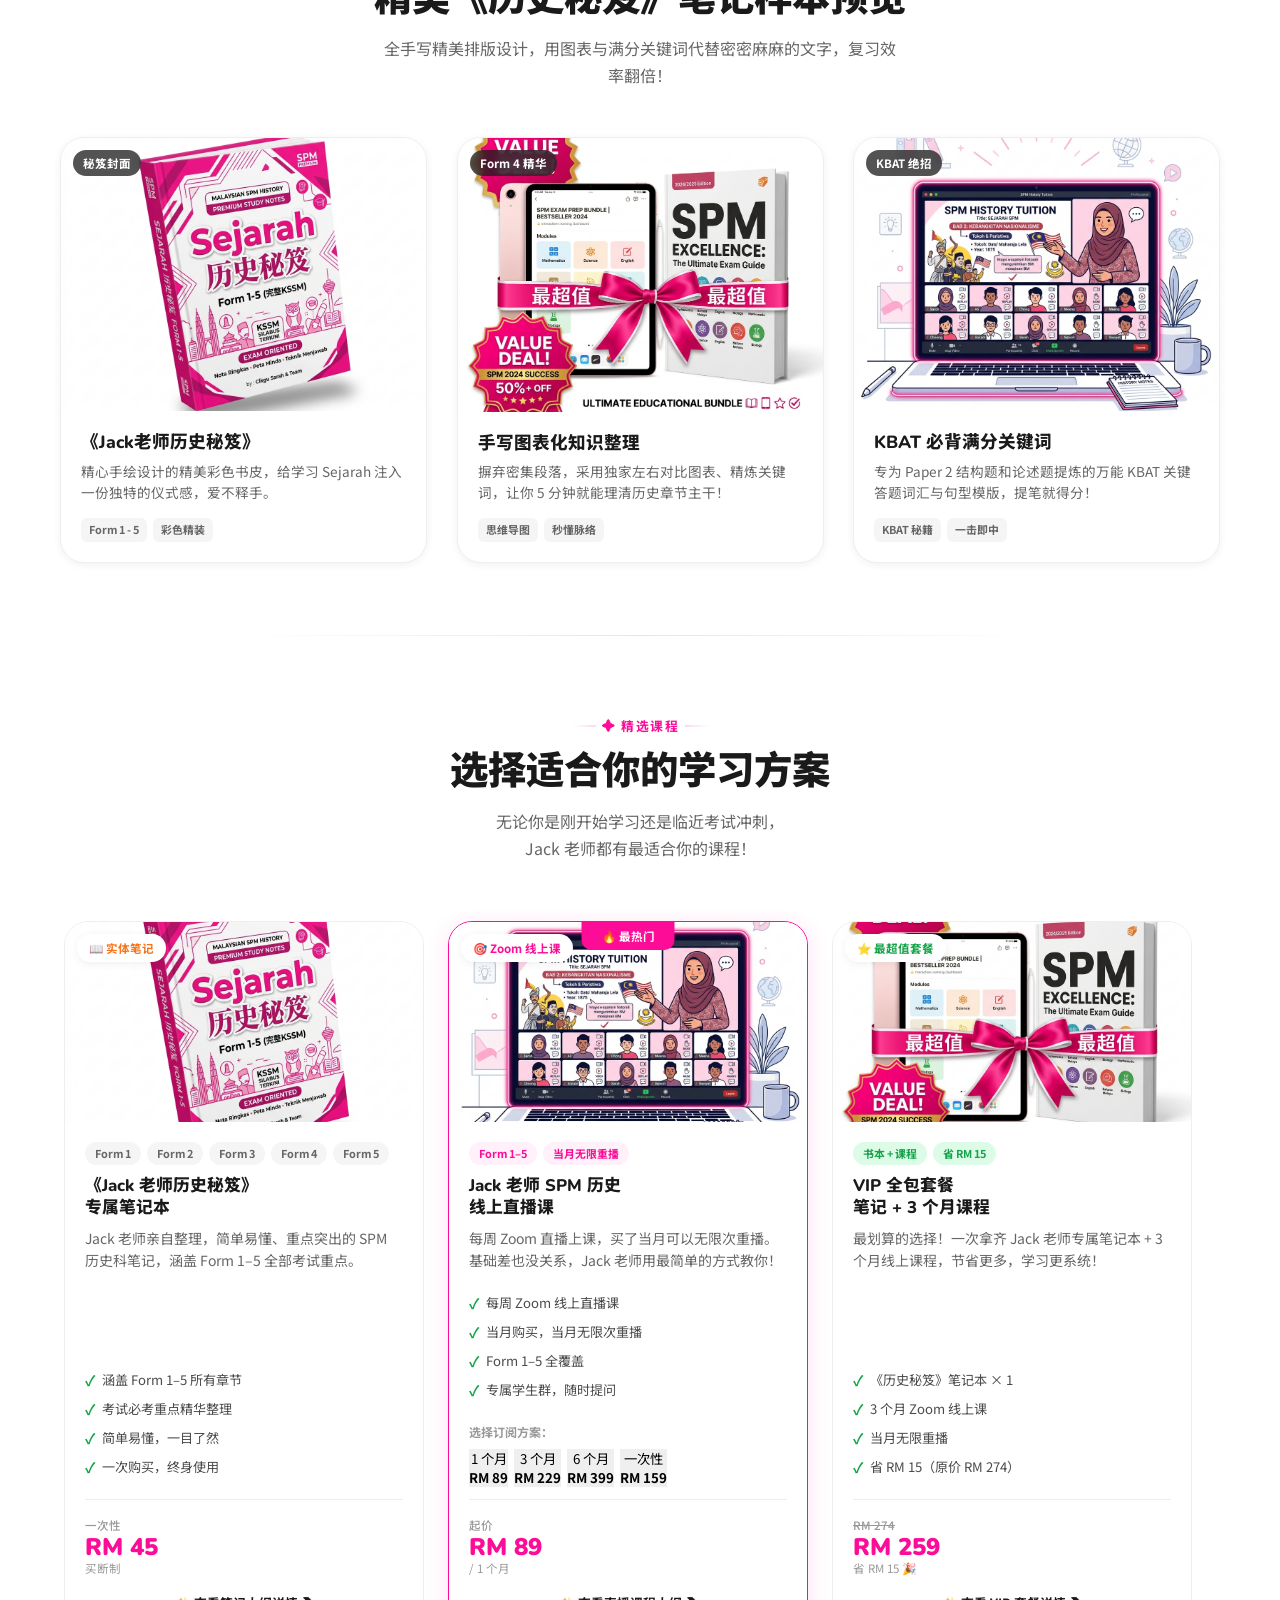
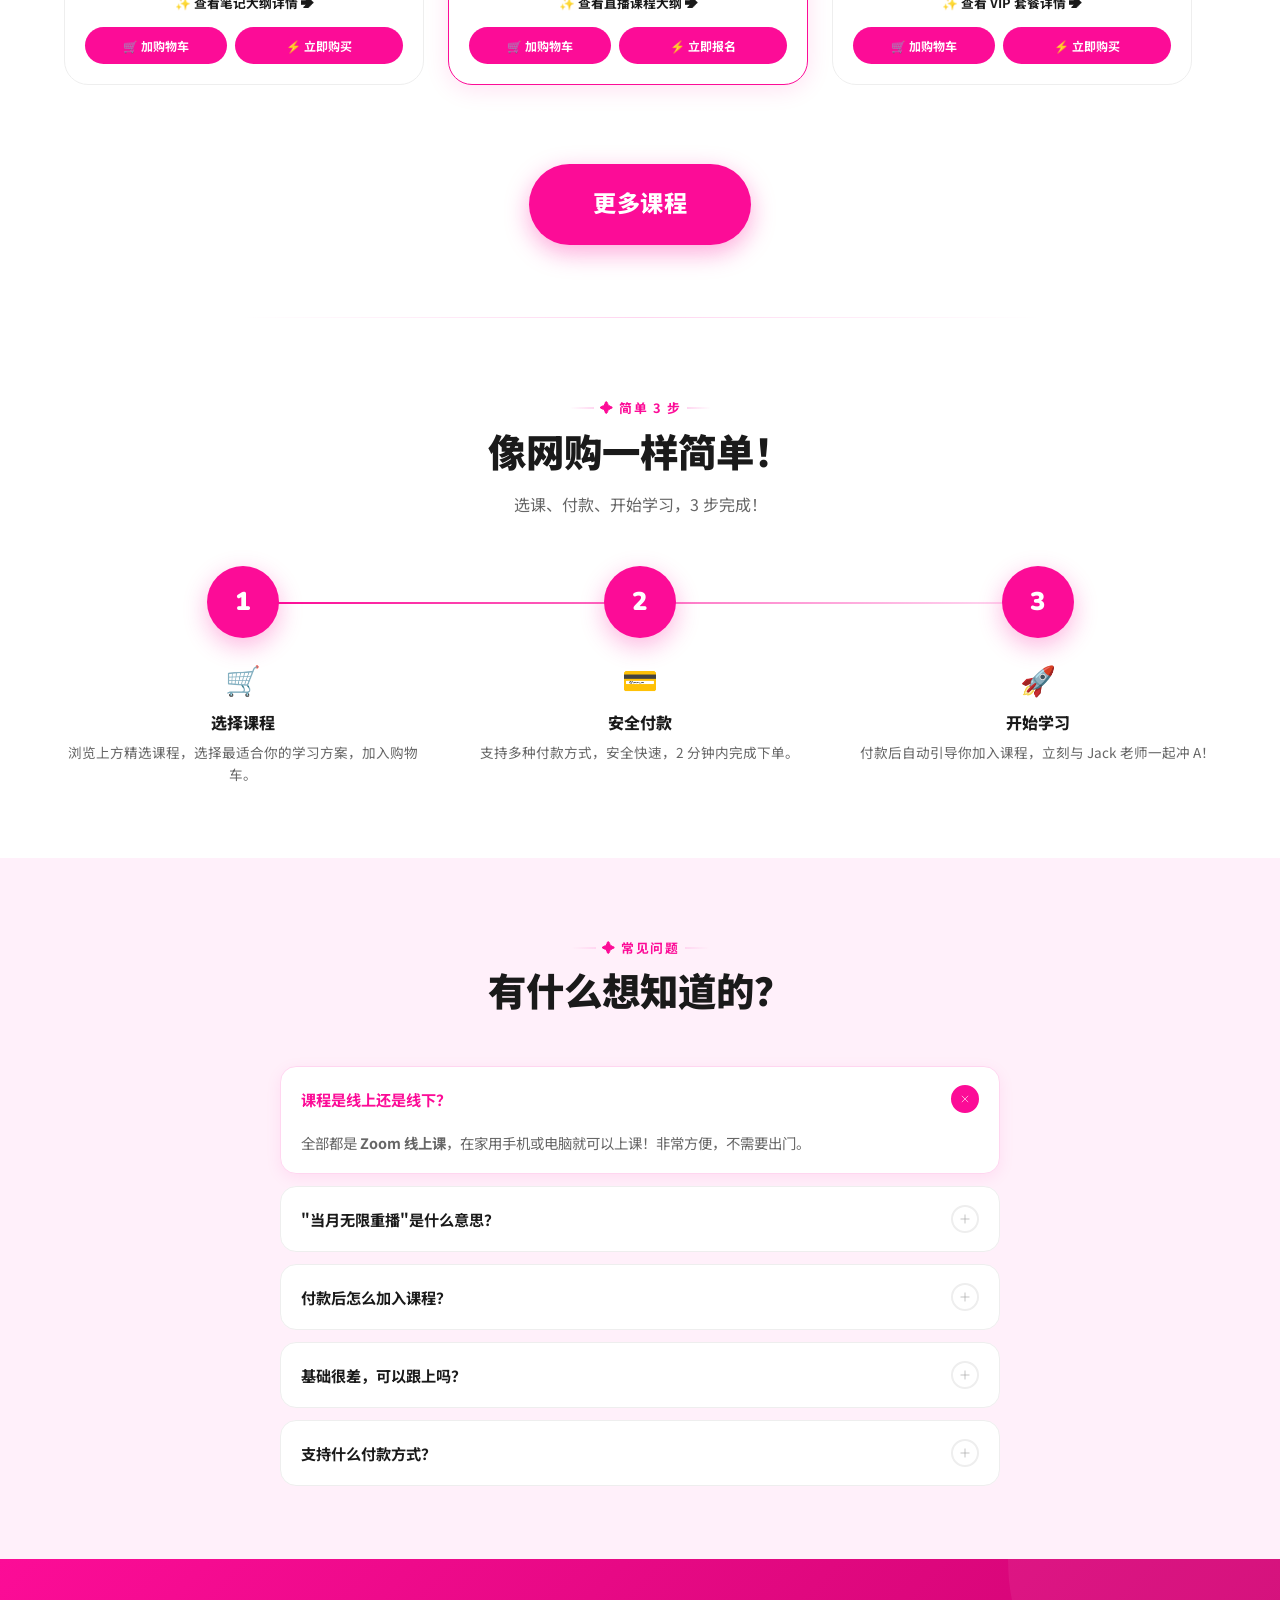
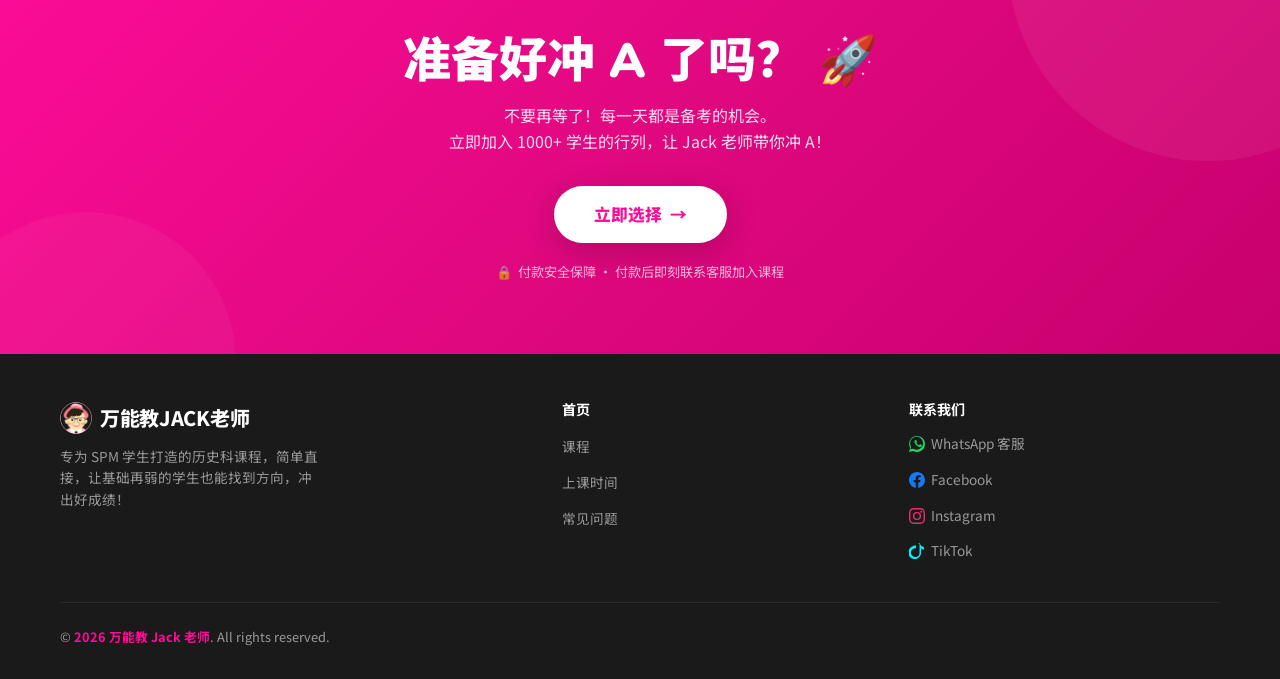
==== commit 5b6b5332: "fix: bump app.js cache-busting version so the Storage upload code actually loads The previous commit" ====
--- a/about.html
+++ b/about.html
@@ -1202,7 +1202,7 @@
   </button>
 
   <!-- Central App state & DB engine -->
-  <script src="js/app.js?v=1.3.0"></script>
+  <script src="js/app.js?v=1.4.0"></script>
   <!-- Main JS -->
   <script src="js/main.js?v=1.3.0"></script>
 </body>
